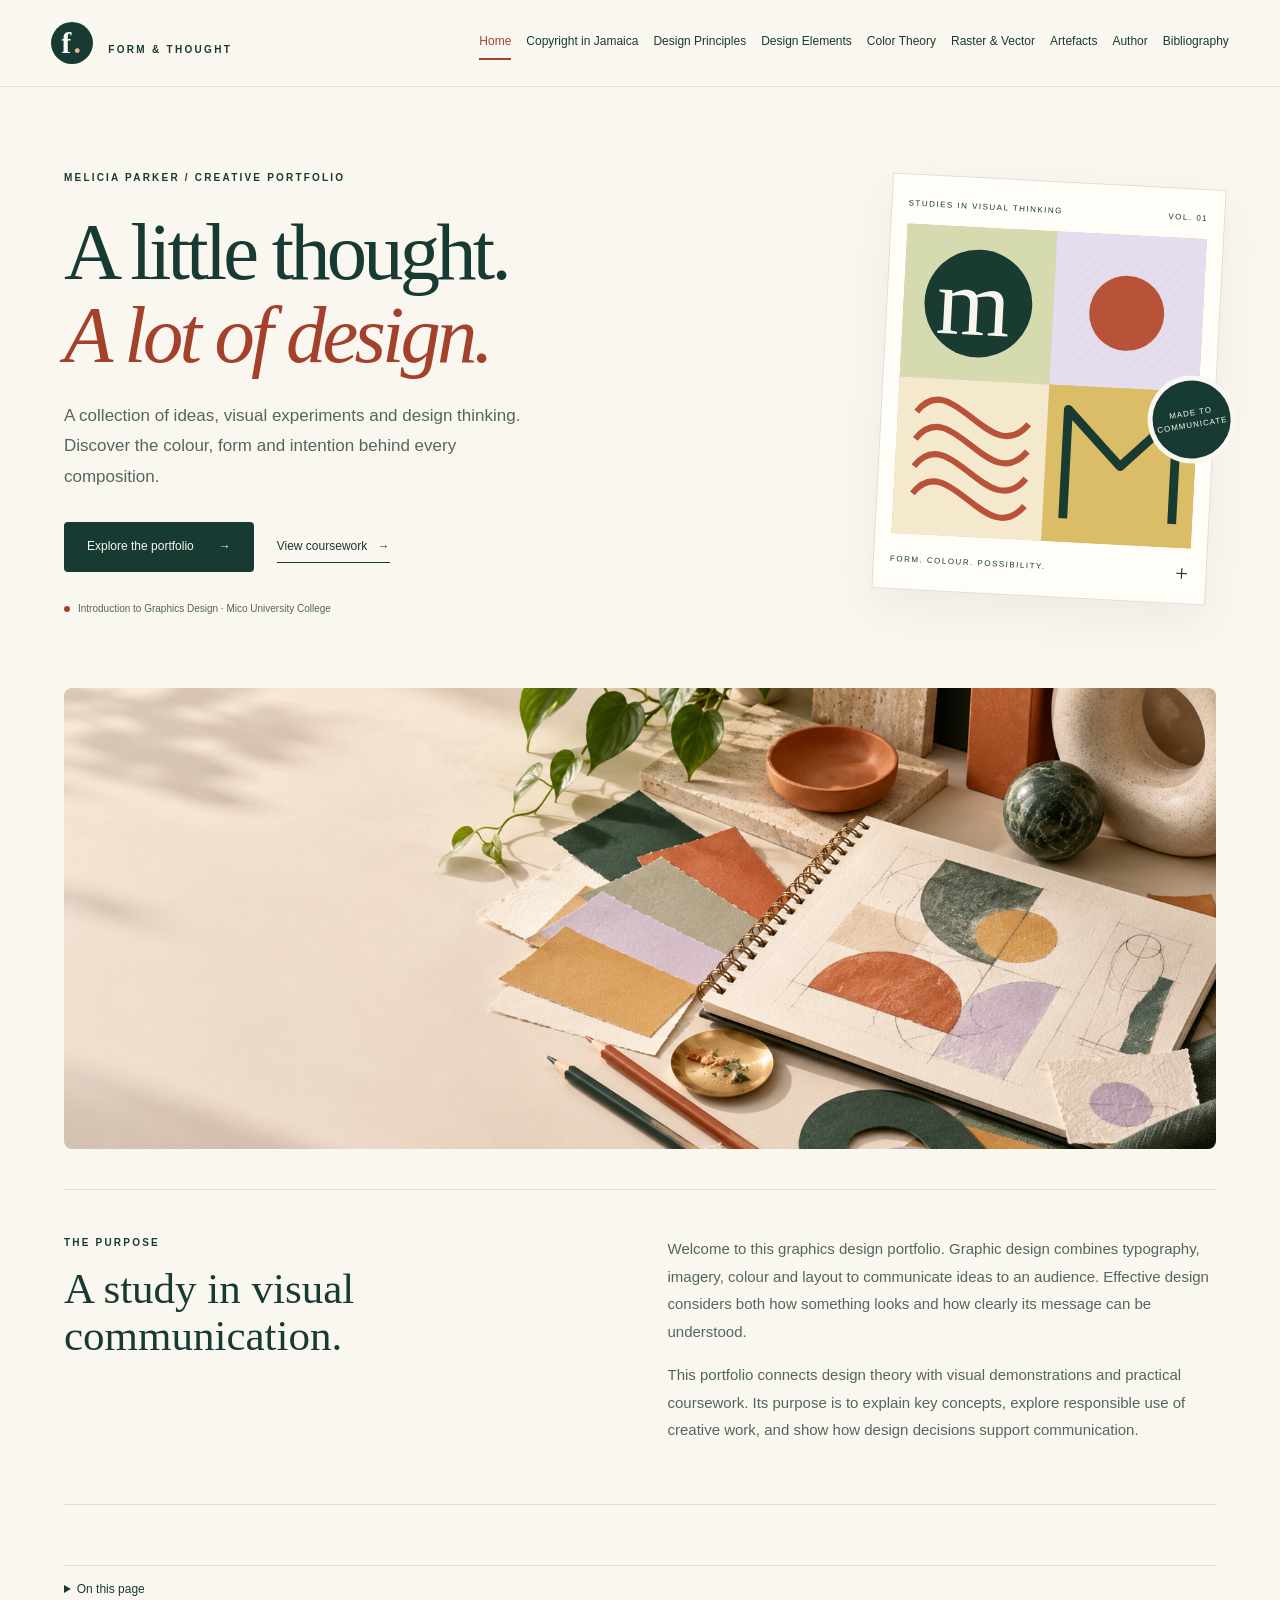
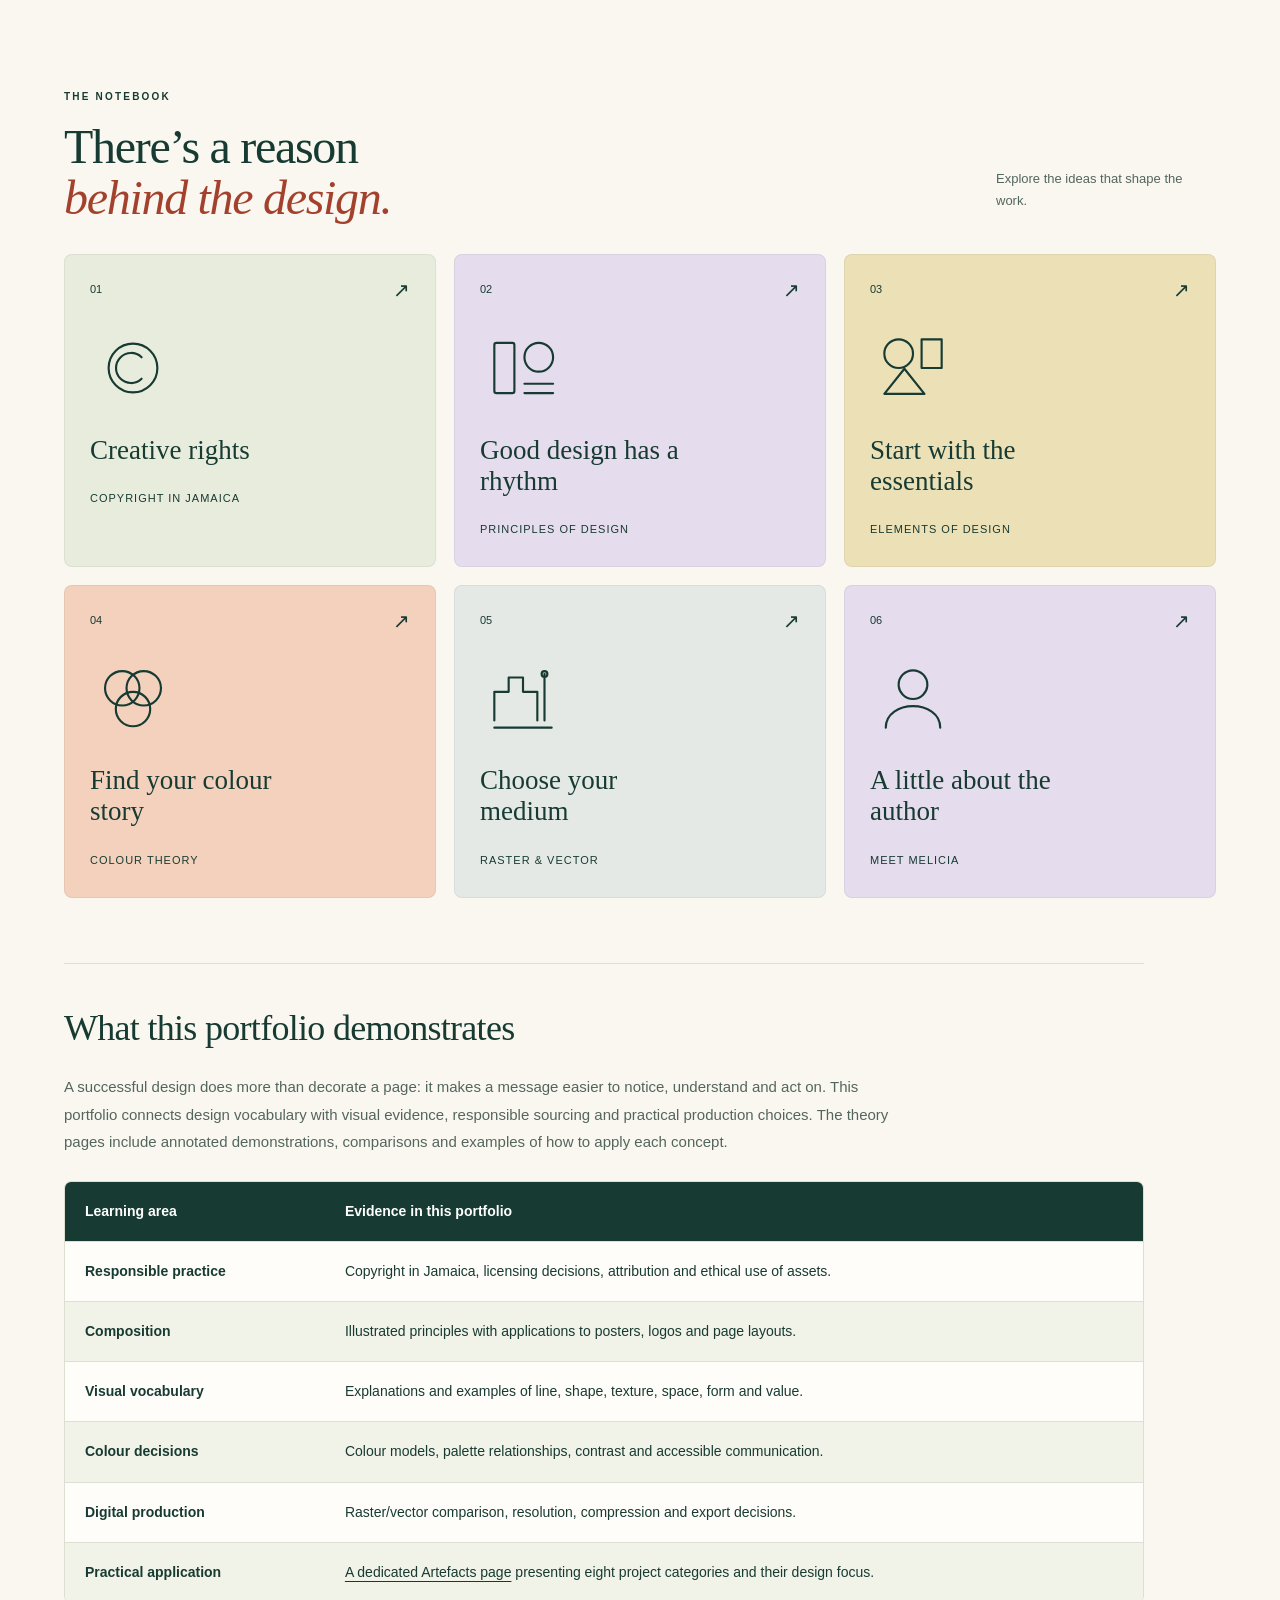
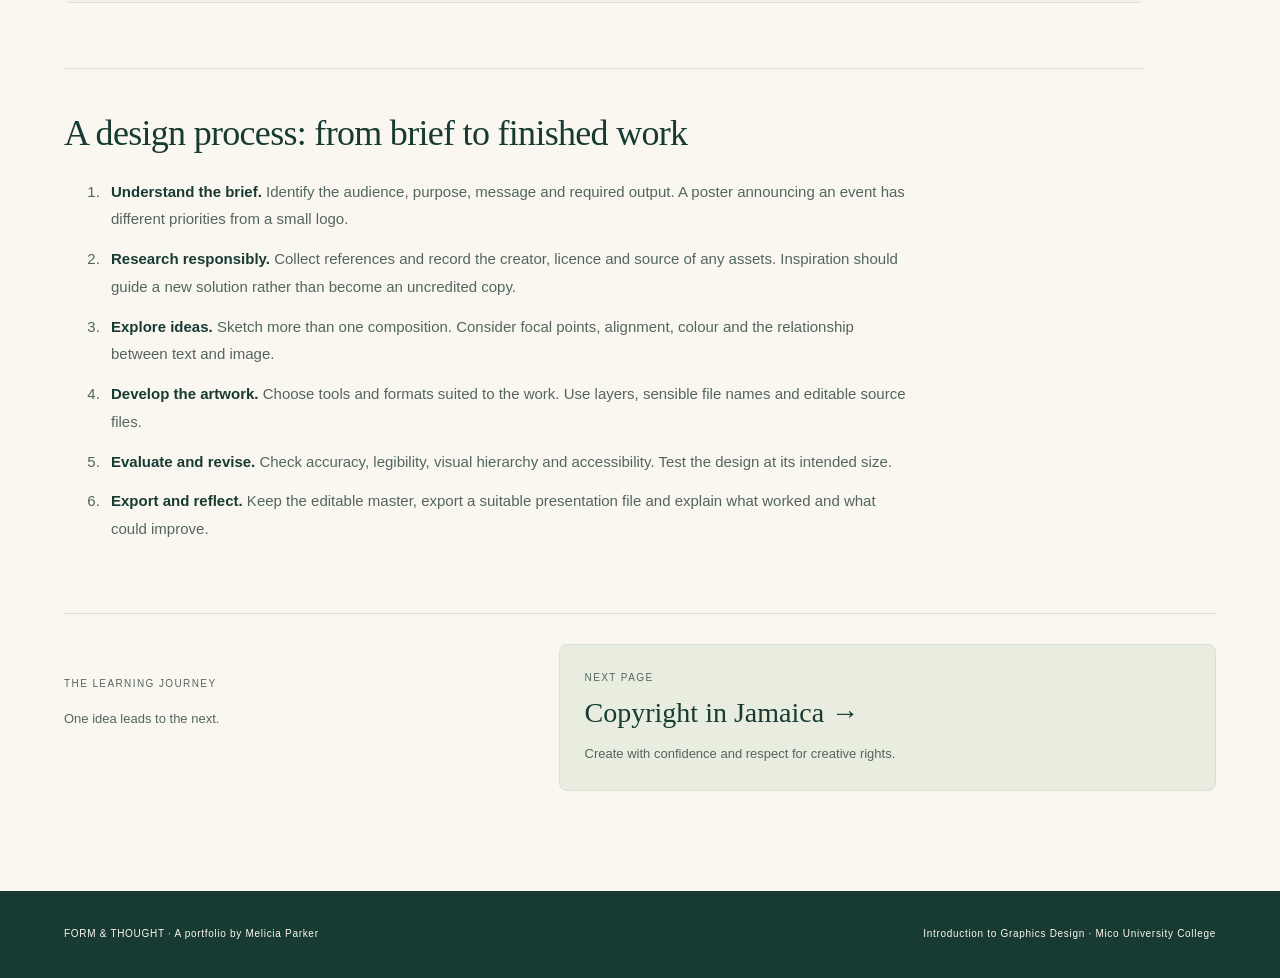
==== portfolio/index.html @ ca78df56 "Add coordinated page banners and smoother portfolio navigation" ====
<!doctype html><html lang="en"><head><meta charset="utf-8"><meta name="viewport" content="width=device-width, initial-scale=1"><meta name="description" content="Graphics design portfolio exploring theory and practical coursework."><title>Home · Form &amp; Thought</title><link rel="stylesheet" href="assets/style.css"><script src="assets/app.js" defer></script></head><body class="page-index"><a class="skip" href="#main">Skip to content</a><header><a class="brand" href="index.html"><span class="brand-mark" aria-hidden="true">f<span>.</span></span> FORM &amp; THOUGHT</a><button class="menu" aria-controls="navigation" aria-expanded="false">Menu</button><nav id="navigation" aria-label="Main navigation"><a href="index.html" aria-current="page">Home</a><a href="copyright.html">Copyright in Jamaica</a><a href="principles.html">Design Principles</a><a href="elements.html">Design Elements</a><a href="color.html">Color Theory</a><a href="raster-vector.html">Raster & Vector</a><a href="artefacts.html">Artefacts</a><a href="author.html">Author</a><a href="bibliography.html">Bibliography</a></nav></header><main id="main"><section class="hero"><div><p class="eyebrow">MELICIA PARKER / CREATIVE PORTFOLIO</p><h1>A little thought.<br><em>A lot of design.</em></h1><p class="lede">A collection of ideas, visual experiments and design thinking. Discover the colour, form and intention behind every composition.</p><div class="hero-actions"><a class="button" href="principles.html">Explore the portfolio <span aria-hidden="true">&#8594;</span></a><a class="text-link" href="artefacts.html">View coursework <span aria-hidden="true">&#8594;</span></a></div><div class="hero-caption"><span class="tiny-dot"></span> Introduction to Graphics Design · Mico University College</div></div><div class="hero-art"><div class="art-topline"><span>STUDIES IN VISUAL THINKING</span><span>VOL. 01</span></div><svg viewBox="0 0 440 455" role="img" aria-label="An original abstract poster combining an M letterform, geometric shapes and a colour palette"><defs><pattern id="paperlines" width="16" height="16" patternUnits="userSpaceOnUse"><path d="M0 16L16 0" stroke="#193b31" stroke-width=".5" opacity=".17"/></pattern></defs><rect width="440" height="455" fill="#f4b094"/><path d="M0 0H220V225H0Z" fill="#d5dbaf"/><circle cx="110" cy="112" r="79" fill="#193b31"/><text x="49" y="158" font-family="Georgia,serif" font-size="139" fill="#f8f5ee">m</text><path d="M220 0H440V225H220Z" fill="#e5dced"/><path d="M248 35h160v160H248Z" fill="url(#paperlines)"/><circle cx="328" cy="115" r="55" fill="#b85339"/><path d="M220 225H440V455H220Z" fill="#dbbd67"/><path d="M250 420V260l80 80 80-80v160" fill="none" stroke="#193b31" stroke-width="13" stroke-linejoin="round"/><path d="M0 225H220V455H0Z" fill="#f4e9cc"/><path d="M28 275c50-70 112 80 165 10M28 315c50-70 112 80 165 10M28 355c50-70 112 80 165 10M28 395c50-70 112 80 165 10" fill="none" stroke="#b85339" stroke-width="9"/></svg><div class="art-bottomline"><span>FORM. COLOUR. POSSIBILITY.</span><span aria-hidden="true">+</span></div><span class="art-seal" aria-hidden="true">MADE TO<br>COMMUNICATE</span></div></section><figure class="home-photo"><img src="assets/banners/home.png" alt="Creative workspace with sketchbook, geometric studies and colour samples." width="1672" height="941" decoding="async"></figure><section class="intro"><div class="intro-title"><p class="eyebrow">THE PURPOSE</p><h2>A study in visual communication.</h2></div><div class="intro-copy"><p>Welcome to this graphics design portfolio. Graphic design combines typography, imagery, colour and layout to communicate ideas to an audience. Effective design considers both how something looks and how clearly its message can be understood.</p><p>This portfolio connects design theory with visual demonstrations and practical coursework. Its purpose is to explain key concepts, explore responsible use of creative work, and show how design decisions support communication.</p></div></section><section class="explore-section"><div class="section-head"><div><p class="eyebrow">THE NOTEBOOK</p><h2>There’s a reason<br><em>behind the design.</em></h2></div><p>Explore the ideas that shape the work.</p></div><div class="explore-grid"><a class="explore-card explore-copyright" href="copyright.html"><div class="explore-card-top"><span>01</span><span aria-hidden="true">&#8599;</span></div><svg viewBox="0 0 120 120" aria-hidden="true" fill="none" stroke="currentColor" stroke-width="3" stroke-linecap="round" stroke-linejoin="round"><circle cx="60" cy="60" r="34"/><path d="M72 45a21 21 0 1 0 0 30"/></svg><h3>Creative rights</h3><span class="explore-label">Copyright in Jamaica</span></a><a class="explore-card explore-principles" href="principles.html"><div class="explore-card-top"><span>02</span><span aria-hidden="true">&#8599;</span></div><svg viewBox="0 0 120 120" aria-hidden="true" fill="none" stroke="currentColor" stroke-width="3" stroke-linecap="round" stroke-linejoin="round"><rect x="20" y="25" width="28" height="70" rx="3"/><circle cx="82" cy="45" r="20"/><path d="M62 82h40M62 95h40"/></svg><h3>Good design has a rhythm</h3><span class="explore-label">Principles of design</span></a><a class="explore-card explore-elements" href="elements.html"><div class="explore-card-top"><span>03</span><span aria-hidden="true">&#8599;</span></div><svg viewBox="0 0 120 120" aria-hidden="true" fill="none" stroke="currentColor" stroke-width="3" stroke-linecap="round" stroke-linejoin="round"><circle cx="40" cy="40" r="20"/><path d="M72 20h28v40H72ZM20 96l28-35 28 35Z"/></svg><h3>Start with the essentials</h3><span class="explore-label">Elements of design</span></a><a class="explore-card explore-color" href="color.html"><div class="explore-card-top"><span>04</span><span aria-hidden="true">&#8599;</span></div><svg viewBox="0 0 120 120" aria-hidden="true" fill="none" stroke="currentColor" stroke-width="3" stroke-linecap="round" stroke-linejoin="round"><circle cx="45" cy="45" r="24"/><circle cx="75" cy="45" r="24"/><circle cx="60" cy="74" r="24"/></svg><h3>Find your colour story</h3><span class="explore-label">Colour theory</span></a><a class="explore-card explore-raster-vector" href="raster-vector.html"><div class="explore-card-top"><span>05</span><span aria-hidden="true">&#8599;</span></div><svg viewBox="0 0 120 120" aria-hidden="true" fill="none" stroke="currentColor" stroke-width="3" stroke-linecap="round" stroke-linejoin="round"><path d="M20 90V50h20V30h20V50h20v40M90 90V25M20 100h80"/><circle cx="90" cy="25" r="4"/></svg><h3>Choose your medium</h3><span class="explore-label">Raster & vector</span></a><a class="explore-card explore-author" href="author.html"><div class="explore-card-top"><span>06</span><span aria-hidden="true">&#8599;</span></div><svg viewBox="0 0 120 120" aria-hidden="true" fill="none" stroke="currentColor" stroke-width="3" stroke-linecap="round" stroke-linejoin="round"><circle cx="60" cy="40" r="20"/><path d="M22 100c0-40 76-40 76 0"/></svg><h3>A little about the author</h3><span class="explore-label">Meet Melicia</span></a></div></section><section class="learning-section"><h2>What this portfolio demonstrates</h2><p>A successful design does more than decorate a page: it makes a message easier to notice, understand and act on. This portfolio connects design vocabulary with visual evidence, responsible sourcing and practical production choices. The theory pages include annotated demonstrations, comparisons and examples of how to apply each concept.</p><div class="table-wrap"><table><thead><tr><th scope="col">Learning area</th><th scope="col">Evidence in this portfolio</th></tr></thead><tbody><tr><td>Responsible practice</td><td>Copyright in Jamaica, licensing decisions, attribution and ethical use of assets.</td></tr><tr><td>Composition</td><td>Illustrated principles with applications to posters, logos and page layouts.</td></tr><tr><td>Visual vocabulary</td><td>Explanations and examples of line, shape, texture, space, form and value.</td></tr><tr><td>Colour decisions</td><td>Colour models, palette relationships, contrast and accessible communication.</td></tr><tr><td>Digital production</td><td>Raster/vector comparison, resolution, compression and export decisions.</td></tr><tr><td>Practical application</td><td><a href="artefacts.html">A dedicated Artefacts page</a> presenting eight project categories and their design focus.</td></tr></tbody></table></div></section><section class="learning-section"><h2>A design process: from brief to finished work</h2><ol class="process"><li><strong>Understand the brief.</strong> Identify the audience, purpose, message and required output. A poster announcing an event has different priorities from a small logo.</li><li><strong>Research responsibly.</strong> Collect references and record the creator, licence and source of any assets. Inspiration should guide a new solution rather than become an uncredited copy.</li><li><strong>Explore ideas.</strong> Sketch more than one composition. Consider focal points, alignment, colour and the relationship between text and image.</li><li><strong>Develop the artwork.</strong> Choose tools and formats suited to the work. Use layers, sensible file names and editable source files.</li><li><strong>Evaluate and revise.</strong> Check accuracy, legibility, visual hierarchy and accessibility. Test the design at its intended size.</li><li><strong>Export and reflect.</strong> Keep the editable master, export a suitable presentation file and explain what worked and what could improve.</li></ol></section><nav class="page-journey" aria-label="Page navigation"><div class="journey-intro"><span>THE LEARNING JOURNEY</span><p>One idea leads to the next.</p></div><a class="journey-next" href="copyright.html"><span>Next page</span><strong>Copyright in Jamaica &rarr;</strong><p>Create with confidence and respect for creative rights.</p></a></nav></main><footer><span>FORM &amp; THOUGHT · A portfolio by Melicia Parker</span><span>Introduction to Graphics Design · Mico University College</span></footer></body></html>
---- portfolio/assets/style.css ----
:root{--paper:#f8f5ee;--ink:#193b31;--muted:#59675f;--rust:#a6442c;--line:#d8dbce}*{box-sizing:border-box}body{margin:0;background:var(--paper);color:var(--ink);font-family:Arial,Helvetica,sans-serif;line-height:1.65}a{color:inherit;text-underline-offset:4px}a:focus-visible,button:focus-visible{outline:3px solid var(--rust);outline-offset:5px}.skip{position:absolute;left:12px;top:-90px;background:white;padding:12px;z-index:10}.skip:focus{top:8px}header{padding:26px 4vw;border-bottom:1px solid var(--line);display:flex;align-items:center;justify-content:space-between;gap:30px}.brand{font-size:11px;font-weight:bold;letter-spacing:2px;text-decoration:none;white-space:nowrap}.brand-mark{display:inline-flex;background:var(--ink);color:var(--paper);font:bold 28px Georgia;width:38px;height:38px;align-items:center;justify-content:center;margin-right:10px}nav{display:flex;gap:17px;flex-wrap:wrap}nav a{font-size:11px;text-decoration:none;padding:6px 0}nav a[aria-current]{color:var(--rust);border-bottom:2px solid var(--rust)}.menu{display:none}main{max-width:1220px;margin:auto;padding:65px 5vw 100px}h1,h2,h3{font-family:Georgia,'Times New Roman',serif;font-weight:normal;line-height:1.08}h1{font-size:clamp(54px,7vw,96px);letter-spacing:-3px;margin:22px 0 30px}h1 em{font-weight:normal;color:var(--rust)}h2{font-size:39px;margin:15px 0 25px}h3{font-size:27px;margin:22px 0 12px}.eyebrow{letter-spacing:2.5px;font-size:10px;font-weight:bold}.lede{font-size:18px;color:var(--muted);max-width:670px}.hero{display:grid;grid-template-columns:1.1fr 1fr;gap:70px;align-items:center}.hero-art{background:#e8e6d8;padding:35px;transform:rotate(-3deg)}.hero-art svg{width:100%;height:auto}.hero-art p{font-size:9px;letter-spacing:3px}.button{display:inline-flex;gap:45px;background:var(--ink);color:var(--paper);padding:14px 24px;text-decoration:none;font-size:12px;margin-top:20px}.intro{max-width:800px;margin:75px 0}.intro p{color:var(--muted)}.section-head{display:flex;justify-content:space-between;align-items:end;margin-top:80px}.section-head>p,.caption{font-size:12px;color:var(--muted)}.artifact-grid,.grid{display:grid;grid-template-columns:repeat(2,minmax(0,1fr));gap:25px;margin-top:35px}.artifact{border-top:1px solid var(--line);padding:22px 0 28px}.number{font-size:11px;color:var(--rust)}.status{font-size:10px;letter-spacing:1px;text-transform:uppercase;color:var(--rust)}.artifact p{max-width:390px;font-size:14px}.card{background:#fffdf8;border:1px solid var(--line);padding:23px}.card svg,.card canvas{width:100%;height:210px;object-fit:contain;background:#f2eee5}.card p{font-size:15px;color:var(--muted)}.notice{background:#eee9dc;border-left:3px solid var(--rust);padding:18px 22px;font-size:13px}.split{display:grid;grid-template-columns:1fr 1fr;gap:60px;align-items:center;margin:65px 0}.wheel{width:280px;max-width:100%;aspect-ratio:1;border-radius:50%;background:conic-gradient(#cf4540 0deg 30deg,#d65c38 30deg 60deg,#de8139 60deg 90deg,#e3ad3c 90deg 120deg,#d9cc3a 120deg 150deg,#90ac43 150deg 180deg,#3e9855 180deg 210deg,#3d9995 210deg 240deg,#3c65a4 240deg 270deg,#644c9d 270deg 300deg,#90449e 300deg 330deg,#b4437b 330deg 360deg);margin:auto}.swatch{height:100px}.table-wrap{overflow-x:auto;margin:45px 0}table{width:100%;border-collapse:collapse;text-align:left}caption{text-align:left;font-family:Georgia;font-size:25px;margin-bottom:20px}td,th{padding:17px;border-bottom:1px solid var(--line);font-size:14px}thead{background:var(--ink);color:white}dl{display:grid;grid-template-columns:180px 1fr;gap:20px}dt{font-weight:bold}dd{margin:0}footer{border-top:1px solid var(--line);padding:30px 5vw;display:flex;justify-content:space-between;gap:20px;font-size:10px;letter-spacing:1px}#raster{image-rendering:pixelated}@media(max-width:1000px){header{flex-wrap:wrap}nav{width:100%}}@media(max-width:650px){header{padding:18px 6vw}.menu{display:block;background:none;border:1px solid var(--ink);padding:8px 15px;color:var(--ink)}nav{display:none;flex-direction:column;gap:8px}nav.open{display:flex}nav a{font-size:14px}main{padding-top:40px}h1{letter-spacing:-2px}.hero,.split{grid-template-columns:1fr;gap:40px}.hero-art{max-width:400px}.grid,.artifact-grid{grid-template-columns:1fr}.section-head{display:block}h2{font-size:32px}dl{grid-template-columns:1fr;gap:8px}dd{margin-bottom:20px}footer{flex-direction:column}.intro{margin:50px 0}}@media(prefers-reduced-motion:reduce){*{scroll-behavior:auto!important}}

.learning-section{margin:70px 0;max-width:1080px}.learning-section>p,.learning-section>ul,.learning-section>ol{max-width:850px}.learning-section p,.learning-section li{color:var(--muted)}.learning-section li{margin-bottom:12px}.learning-section .table-wrap{margin:28px 0}.learning-section td{vertical-align:top;min-width:130px}.learning-diagram{display:block;width:100%;max-width:850px;height:auto;margin:25px 0}.learning-section h2{font-size:34px}details{border:1px solid var(--line);background:#fffdf8;margin:25px 0;padding:18px}summary{cursor:pointer;font-weight:bold}.detail-body{padding:10px 10px 0}select{display:block;font:inherit;padding:12px;margin:12px 0 22px;background:#fffdf8;color:var(--ink);border:1px solid var(--ink);max-width:100%}.palette-preview{display:flex;min-height:130px;max-width:700px}.palette-chip{flex:1;display:flex;align-items:end;padding:12px;color:white;font-size:12px}.palette-chip span{background:#193b31;padding:4px 7px}.page-outline{border-block:1px solid var(--line);padding:18px 0;margin:28px 0}.page-outline summary{font-size:13px}.page-outline ul{columns:2;padding-left:20px}.page-outline li{margin:7px 0;font-size:13px}.process li{padding-left:7px}.source-note{font-size:13px}h2[id]{scroll-margin-top:25px}@media(max-width:650px){.page-outline ul{columns:1}.learning-section{margin:50px 0}.learning-section h2{font-size:29px}.palette-chip{padding:7px}.palette-chip span{font-size:10px;padding:3px}.learning-section td{font-size:13px}}
.motion-stage{max-width:650px;height:100px;padding:22px;background:#eee9dc;overflow:hidden}.motion-dot{height:56px;width:56px;border-radius:50%;background:var(--rust);animation:travel 3s ease-in-out infinite alternate;animation-play-state:paused}.motion-stage.running .motion-dot{animation-play-state:running}#motion-toggle{font:inherit;background:var(--ink);color:white;border:0;padding:12px 20px;margin-top:15px;cursor:pointer}@keyframes travel{from{transform:translateX(0)}to{transform:translateX(280px)}}@media(max-width:420px){@keyframes travel{from{transform:translateX(0)}to{transform:translateX(180px)}}}@media(prefers-reduced-motion:reduce){.motion-dot{animation:none}.motion-stage.running .motion-dot{outline:4px solid var(--ink)}}

/* Portfolio visual system: an editorial notebook with a warm creative palette. */
:root{--paper:#faf7f0;--ink:#173b32;--muted:#53665d;--rust:#a3412d;--line:#dce0d3;--sage:#d5dbaf;--peach:#f4b094;--lilac:#e5dced;--gold:#dbbd67}
body{font-size:16px;background-image:radial-gradient(#193b3108 .65px,transparent .65px);background-size:8px 8px}
header{background:var(--paper);padding:22px 4vw;gap:24px}
.brand{letter-spacing:2.3px;font-size:10px}
.brand-mark{border-radius:50%;width:42px;height:42px;font-size:30px}
.brand-mark>span{color:var(--peach)}
nav{gap:15px}nav a{font-size:12px;border-bottom:2px solid transparent;transition:color .18s,border-color .18s}
nav a:hover{color:var(--rust);border-color:var(--peach)}
main{max-width:1320px;padding:68px 5vw 100px}
h1{font-size:clamp(56px,6.7vw,94px);line-height:1.03;letter-spacing:-4px}
h2 em{color:var(--rust);font-weight:normal}
.hero{grid-template-columns:1.15fr 1fr;gap:70px;padding:5px 0 55px;align-items:center}
.hero h1{font-size:clamp(50px,6.3vw,87px);margin:23px 0 25px;letter-spacing:-3.8px}
.hero .lede{max-width:475px;font-size:17px;line-height:1.8}
.eyebrow{font-size:10px;letter-spacing:2.2px;color:var(--ink)}
.hero-actions{display:flex;gap:23px;align-items:center;flex-wrap:wrap;margin-top:30px}
.button{padding:15px 23px;margin:0;gap:25px;font-size:12px;border-radius:4px;transition:transform .18s,background .18s}
.button:hover{background:#2c5346;transform:translateY(-2px)}
.text-link{font-size:12px;text-decoration:none;border-bottom:1px solid var(--ink);padding:5px 0}
.text-link span{padding-left:7px}
.hero-caption{font-size:10px;line-height:1.8;color:var(--muted);margin-top:28px;display:flex;align-items:center;gap:8px}
.tiny-dot{width:6px;height:6px;background:var(--rust);display:inline-block;border-radius:50%;flex-shrink:0}
.hero-art{position:relative;padding:16px;background:#fffdf8;transform:rotate(3deg);border:1px solid #e0decf;box-shadow:0 18px 45px #193b3110;max-width:470px;justify-self:end}
.hero-art>svg{display:block;width:100%;height:auto}
.art-topline,.art-bottomline{display:flex;align-items:center;justify-content:space-between;font-size:8px;letter-spacing:1.5px;padding:6px 0 14px}
.art-bottomline{padding:14px 0 2px}
.art-bottomline>span:last-child{font-size:23px;line-height:1}
.art-seal{position:absolute;right:-22px;top:45%;height:88px;width:88px;border-radius:50%;background:var(--ink);color:var(--paper);border:5px solid var(--paper);display:flex;align-items:center;justify-content:center;text-align:center;font-size:8px;letter-spacing:1px;line-height:1.5;transform:rotate(-12deg)}
.page-index>main>.intro{border-block:1px solid var(--line);padding:45px 0;margin:35px 0 60px;display:grid;grid-template-columns:1fr 1fr;column-gap:55px;max-width:none}
.page-index>main>.intro>.eyebrow{grid-column:1}
.page-index>main>.intro>h2{grid-column:1;grid-row:2 / span 2;font-size:43px;max-width:380px;margin-top:0}
.page-index>main>.intro>p:not(.eyebrow){grid-column:2;margin-top:0;font-size:15px;line-height:1.85}
.section-head{margin-top:65px;margin-bottom:30px;gap:20px}
.section-head h2{font-size:48px;margin-bottom:0;letter-spacing:-1.3px}
.section-head>p{max-width:220px;font-size:13px}
.explore-grid{display:grid;grid-template-columns:repeat(3,minmax(0,1fr));gap:18px}
.explore-card{display:block;padding:25px;text-decoration:none;border-radius:8px;border:1px solid #193b3110;background:#e8ecdc;transition:transform .2s,box-shadow .2s}
.explore-card:hover{transform:translateY(-5px);box-shadow:0 12px 24px #193b3110}
.explore-card-top{display:flex;justify-content:space-between;font-size:11px}.explore-card-top>span:last-child{font-size:20px;line-height:1}
.explore-card>svg{width:86px;height:86px;margin:25px 0 5px}
.explore-card h3{font-size:27px;line-height:1.15;max-width:215px;margin:10px 0 18px}
.explore-label{font-size:11px;text-transform:uppercase;letter-spacing:1px}
.explore-principles,.explore-author{background:var(--lilac)}
.explore-color{background:#f3d1bc}.explore-elements{background:#ece0b7}.explore-raster-vector{background:#e4e9e6}
.collection-note{font-size:14px;color:var(--muted);max-width:720px;margin-bottom:30px}
.artifact-grid{grid-template-columns:repeat(2,minmax(0,1fr));gap:28px}
.artifact{position:relative;padding:0 0 20px;border:0;border-radius:8px;background:#fffdf9;overflow:hidden;box-shadow:0 0 0 1px #193b3110}
.artifact-cover{height:210px;display:flex;align-items:center;justify-content:center;position:relative;background:#e4e9dc}
.artifact-cover>svg{width:120px;height:120px;opacity:.75}
.cover-2,.cover-6{background:var(--lilac)}.cover-3,.cover-7{background:#f3d4bd}.cover-4,.cover-8{background:#ece0b7}
.preview-label{position:absolute;bottom:12px;right:14px;left:14px;font-size:8px;text-transform:uppercase;letter-spacing:1.3px;text-align:center;opacity:.8}
.artifact>.number{position:absolute;right:18px;top:16px;color:var(--ink);font-size:11px}
.artifact>h3,.artifact>p{margin-left:24px;margin-right:24px}
.artifact>h3{font-size:28px;margin-top:22px;margin-bottom:10px}.artifact>p{font-size:13px}.artifact>.status{font-size:9px;letter-spacing:1px}
.page-heading{display:grid;grid-template-columns:minmax(0,1.5fr) minmax(200px,.65fr);gap:50px;align-items:center;border-bottom:1px solid var(--line);padding:5px 0 45px;margin-bottom:40px}
.page-heading h1{margin-bottom:22px}.page-heading .lede{font-size:17px;max-width:640px}
.page-motif{min-height:255px;align-self:center;display:flex;flex-direction:column;align-items:center;justify-content:space-between;padding:23px;background:var(--lilac);border-radius:100px 100px 8px 8px;transform:rotate(3deg);max-width:260px;width:100%;justify-self:end}
.page-motif>svg{width:145px;height:145px}.motif-label{font-size:9px;letter-spacing:1.3px;text-transform:uppercase}.motif-index{font-size:9px;letter-spacing:3px}
.page-copyright .page-motif,.page-elements .page-motif{background:var(--sage)}
.page-color .page-motif,.page-author .page-motif{background:#f3cfb6}
.page-raster-vector .page-motif{background:#e6d8a3}
.grid{gap:25px}.card{border:1px solid #193b3114;border-radius:9px;padding:21px;box-shadow:0 6px 20px #193b3104}
.card>svg,.card>canvas{border-radius:5px;height:225px}.card:nth-child(3n+2)>svg>rect:first-child{fill:#eee8f4}.card:nth-child(3n)>svg>rect:first-child{fill:#e9eddf}
.card h3{font-size:30px}.card p{line-height:1.85;font-size:15px}
.learning-section{margin:65px 0;padding-top:30px;border-top:1px solid var(--line)}
.learning-section h2{font-size:36px;max-width:800px;letter-spacing:-.7px}.learning-section p,.learning-section li{line-height:1.85;font-size:15px}
.learning-section>p{max-width:850px}.learning-section strong{color:var(--ink)}
.table-wrap{border:1px solid var(--line);border-radius:7px;background:#fffdf9}
.learning-section .table-wrap{margin:25px 0}thead{background:var(--ink)}td,th{padding:18px 20px;font-size:14px}tbody tr:last-child td,tbody tr:last-child th{border-bottom:0}tbody tr:nth-child(even){background:#f1f2e8}tbody td:first-child{font-weight:600;color:var(--ink)}
.page-outline{background:transparent;padding:14px 0;border:0;border-top:1px solid var(--line);margin:23px 0 0}.page-outline summary{font-size:12px;font-weight:normal}.page-outline li{font-size:12px}
.notice{border-radius:0 7px 7px 0;background:#f0ebdc;font-size:13px}
.learning-diagram{border-radius:7px}.wheel{box-shadow:0 0 0 15px var(--paper),0 0 0 16px var(--line);margin:20px auto 35px}
.swatch{border-radius:5px}.palette-preview{border-radius:8px;overflow:hidden}select{border-radius:5px}
details:not(.page-outline){border-radius:7px;padding:20px;background:#fffdf9}.motion-stage{border-radius:8px;background:#ebe9d7}
#motion-toggle{border-radius:5px;font-size:13px}
.page-author dl{padding:30px;background:#e9eddf;border-radius:9px;grid-template-columns:180px 1fr;font-size:14px}
.references li{padding:8px 0 18px}.checklist li::marker{color:var(--rust)}
footer{background:var(--ink);color:var(--paper);border:0;font-size:10px;padding:35px 5vw;letter-spacing:.7px}
@media(min-width:1500px){main{padding-inline:65px}}
@media(max-width:1100px){nav{gap:12px}nav a{font-size:11px}.hero{gap:35px}.hero h1{font-size:65px}.page-heading{gap:30px}.page-motif{max-width:230px}}
@media(max-width:800px){.explore-grid{grid-template-columns:repeat(2,minmax(0,1fr))}.hero h1{font-size:55px}.hero{gap:25px}.hero-art{padding:12px}.art-seal{width:70px;height:70px;right:-15px;font-size:7px}.hero-actions{gap:16px}.hero .lede{font-size:15px}.hero-caption{font-size:9px}.page-motif{min-height:220px;max-width:200px}.page-motif>svg{width:120px;height:120px}.page-heading h1{font-size:65px}.page-index>main>.intro{gap:20px}.page-index>main>.intro>h2{font-size:34px}}
@media(max-width:650px){body{font-size:15px}header{padding:17px 6vw}.brand{font-size:9px;letter-spacing:1.5px}.brand-mark{width:36px;height:36px;font-size:27px}.menu{border-radius:5px;font-size:12px;padding:8px 14px}nav{gap:5px}nav a{font-size:14px;padding:8px 0}main{padding:35px 6vw 60px}.hero{grid-template-columns:1fr;gap:42px;padding-bottom:20px}.hero h1{font-size:clamp(45px,11vw,67px);letter-spacing:-2.5px;margin-top:20px}.hero .lede{font-size:16px}.hero-art{width:calc(100% - 25px);max-width:380px;justify-self:center;transform:rotate(2deg);padding:12px}.hero-actions{margin-top:22px;gap:20px}.hero-caption{font-size:10px;margin-top:22px}.art-seal{width:78px;height:78px;right:-18px;font-size:7px}.page-index>main>.intro{display:block;padding:30px 0;margin:35px 0}.page-index>main>.intro>h2{font-size:34px;max-width:none}.page-index>main>.intro>p:not(.eyebrow){font-size:14px;margin-top:20px}.section-head{margin-top:45px}.section-head h2{font-size:37px}.section-head>p{max-width:none}.explore-grid{gap:12px}.explore-card{padding:17px;border-radius:6px}.explore-card>svg{height:65px;width:65px;margin:20px 0 5px}.explore-card h3{font-size:22px}.explore-label{font-size:9px;letter-spacing:.6px}.artifact-grid{grid-template-columns:1fr;gap:23px}.artifact-cover{height:200px}.artifact>h3{font-size:27px}.page-heading{grid-template-columns:1fr;gap:25px;padding-bottom:30px;margin-bottom:30px}.page-heading h1{font-size:57px;letter-spacing:-2.5px}.page-motif{min-height:150px;max-width:none;justify-self:stretch;border-radius:8px;transform:none;display:grid;grid-template-columns:1fr 100px;position:relative;padding:20px}.page-motif>svg{grid-column:2;grid-row:1 / span 2;width:100px;height:100px}.motif-label{font-size:10px;max-width:150px}.motif-index{align-self:end}.grid{gap:20px}.card>svg,.card>canvas{height:190px}.card h3{font-size:28px}.learning-section{margin:45px 0;padding-top:25px}.learning-section h2{font-size:29px}.learning-section p,.learning-section li{font-size:14px}.table-wrap{margin:25px 0}td,th{padding:13px 15px}.page-author dl{grid-template-columns:1fr;padding:23px}.page-author dd{margin-bottom:13px}.page-outline{margin-top:20px}.page-outline li{font-size:13px}footer{padding:28px 6vw;font-size:9px}}
@media(prefers-reduced-motion:reduce){.button,.explore-card,nav a{transition:none}.button:hover,.explore-card:hover{transform:none}}

.page-index>main>.intro>.intro-title h2{font-size:43px;max-width:390px;margin:15px 0 0}.page-index>main>.intro>.intro-copy p{font-size:15px;line-height:1.85;margin-top:0}.intro-title>.eyebrow{color:var(--ink);margin-top:0}.page-index>main>.page-outline{margin:0 0 30px}.art-bottomline>span:last-child{font-family:Georgia,serif;color:var(--ink)}@media(max-width:650px){.page-index>main>.intro>.intro-title h2{font-size:34px;max-width:none}.page-index>main>.intro>.intro-copy{margin-top:25px}.page-index>main>.intro>.intro-copy p{font-size:14px}}

.page-artefacts .page-motif{background:var(--sage)}
.references a{overflow-wrap:anywhere}

/* Native cross-document transitions progressively enhance supported browsers. */
@view-transition{navigation:auto}
::view-transition-old(root){animation:page-fade-out .14s ease both}
::view-transition-new(root){animation:page-fade-in .22s ease both}
@keyframes page-fade-out{to{opacity:0}}
@keyframes page-fade-in{from{opacity:0}to{opacity:1}}
.page-journey{display:grid;grid-template-columns:1fr 1.4fr;gap:25px;align-items:stretch;margin-top:70px;padding-top:30px;border-top:1px solid var(--line);width:100%}
.page-journey>a{display:flex;flex-direction:column;justify-content:center;padding:25px;border:1px solid var(--line);border-radius:8px;text-decoration:none;transition:background .18s,border-color .18s}
.page-journey>a:hover{background:#edf0e4;border-color:var(--ink)}
.page-journey span{font-size:10px;letter-spacing:1.4px;text-transform:uppercase;color:var(--muted)}
.page-journey strong{font:normal 28px Georgia,serif;line-height:1.2;margin-top:10px}
.page-journey p{font-size:13px;line-height:1.7;margin:13px 0 0;color:var(--muted)}
.page-journey .journey-next{background:#e9eddf}
.journey-intro{padding:25px 0}
.page-banner{width:100%;height:auto;aspect-ratio:16/9;object-fit:cover;border-radius:8px;display:block;margin:0 0 35px}
@media(max-width:650px){.page-journey{grid-template-columns:1fr;gap:15px;margin-top:45px}.page-journey strong{font-size:25px}.journey-intro{padding:0 0 5px}.page-journey>a{padding:22px}}
@media(prefers-reduced-motion:reduce){@view-transition{navigation:none}::view-transition-old(root),::view-transition-new(root){animation:none}.page-journey>a{transition:none}}
.page-photo{margin:0;width:100%;max-width:390px;justify-self:end}.page-photo img{display:block;width:100%;height:300px;object-fit:cover;object-position:75% center;border-radius:100px 100px 8px 8px}.home-photo{margin:15px 0 40px}.home-photo img{display:block;width:100%;height:auto;aspect-ratio:2.5/1;object-fit:cover;object-position:center 55%;border-radius:8px}@media(max-width:800px){.page-photo img{height:260px}}@media(max-width:650px){.page-photo{max-width:none;justify-self:stretch}.page-photo img{height:auto;aspect-ratio:16/9;border-radius:8px;object-position:center}.home-photo{margin:30px 0}.home-photo img{aspect-ratio:16/9}}
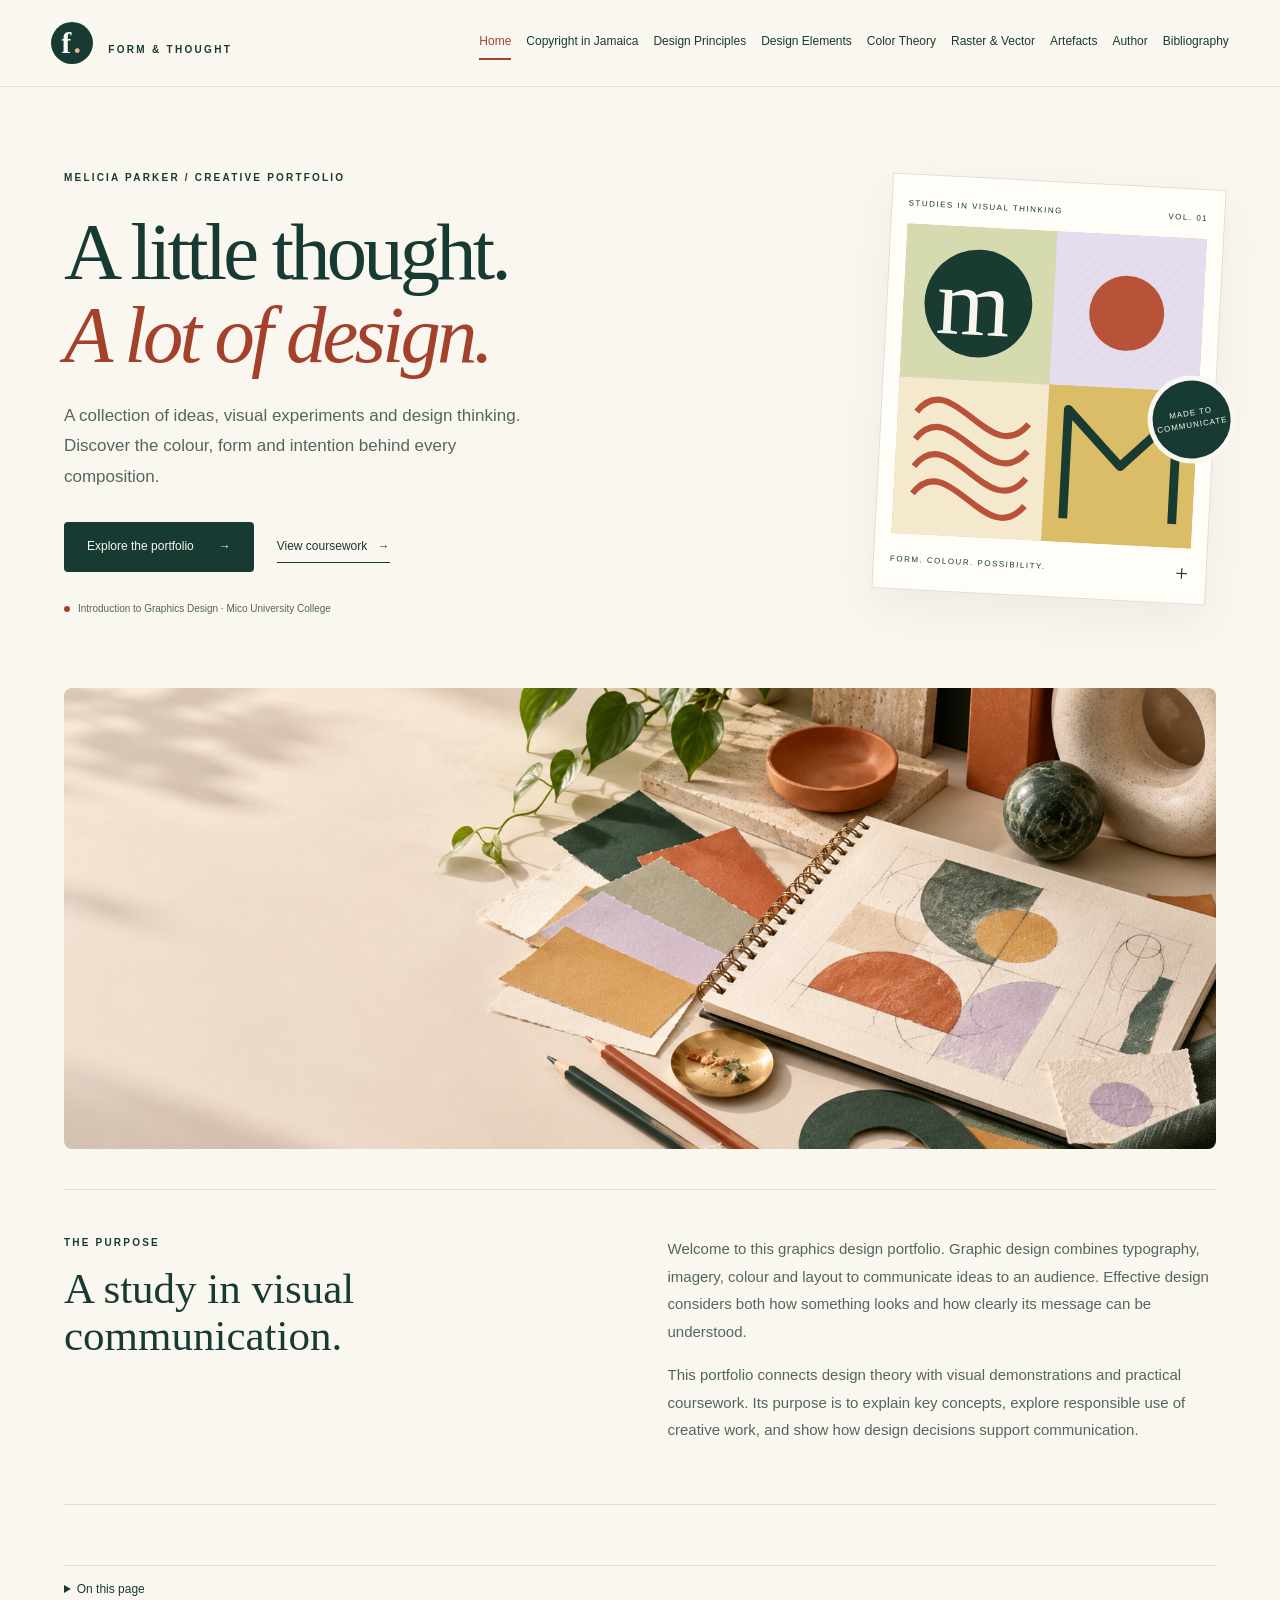
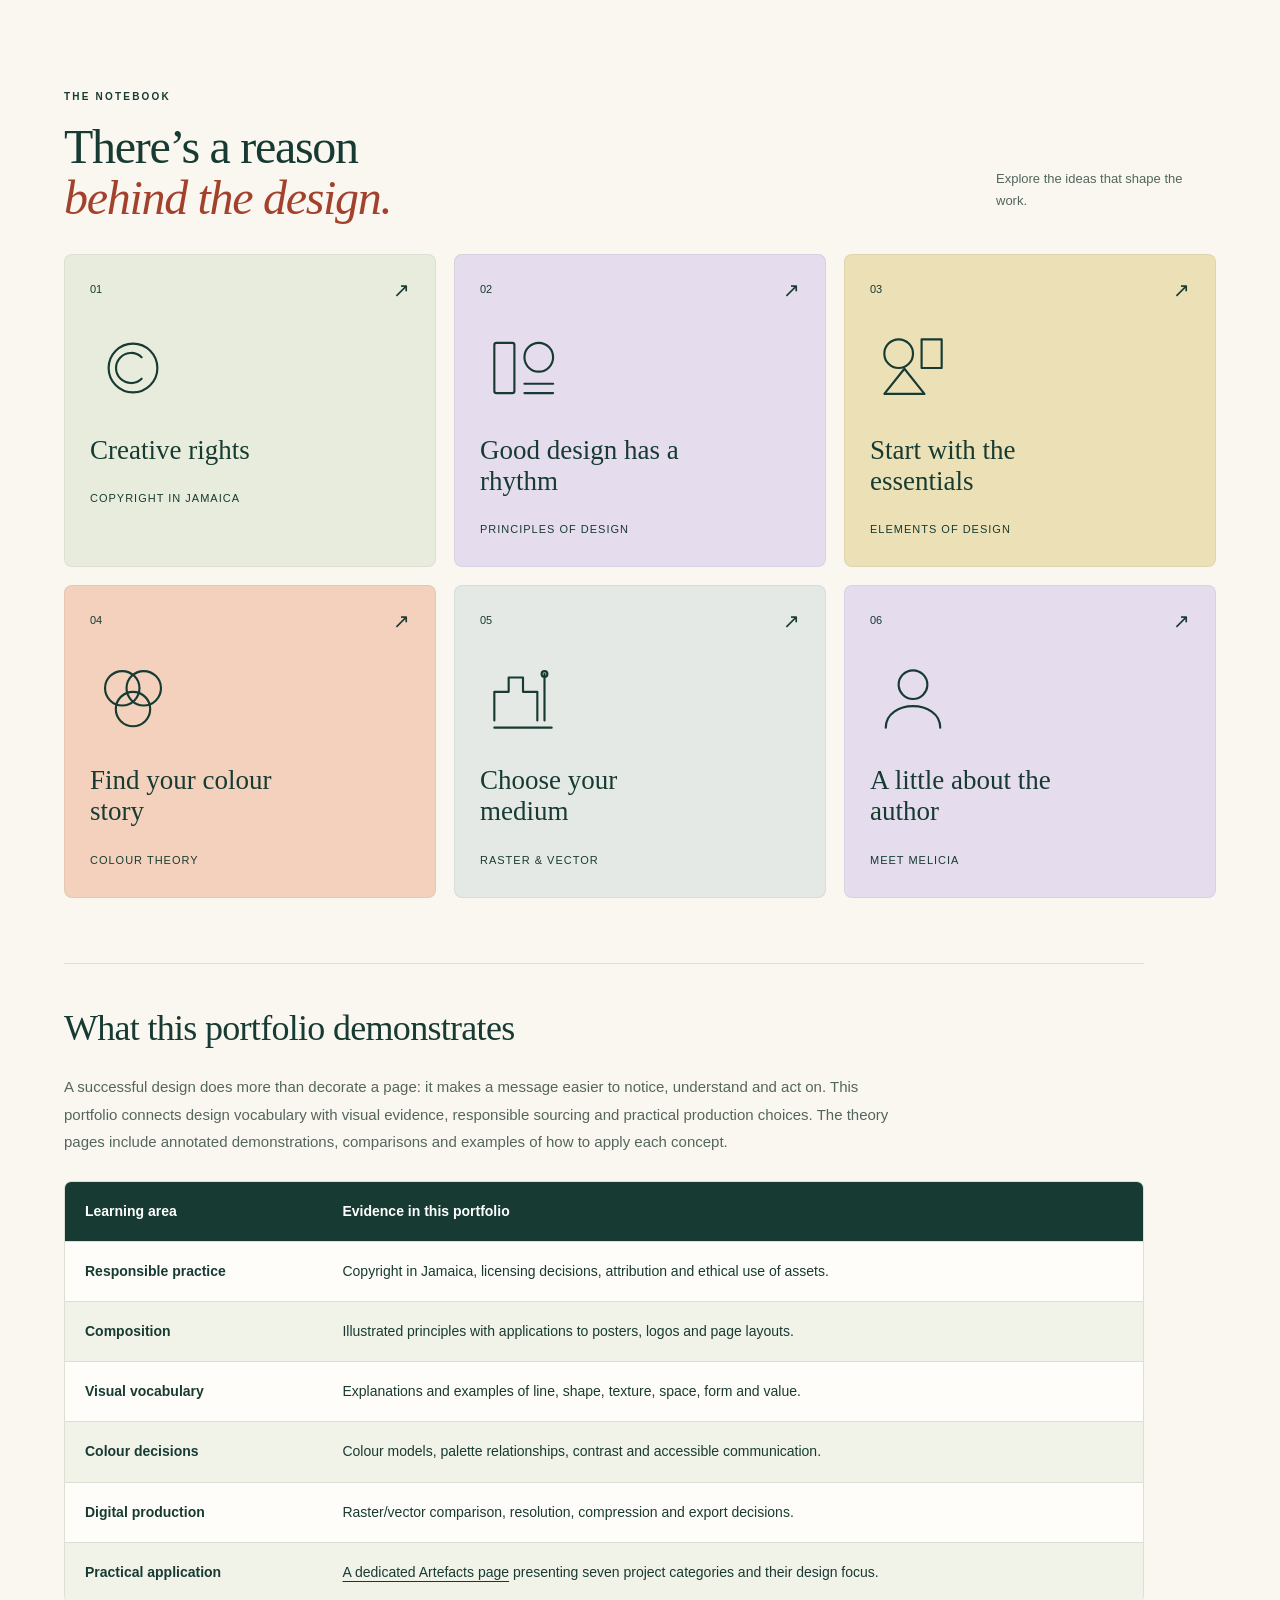
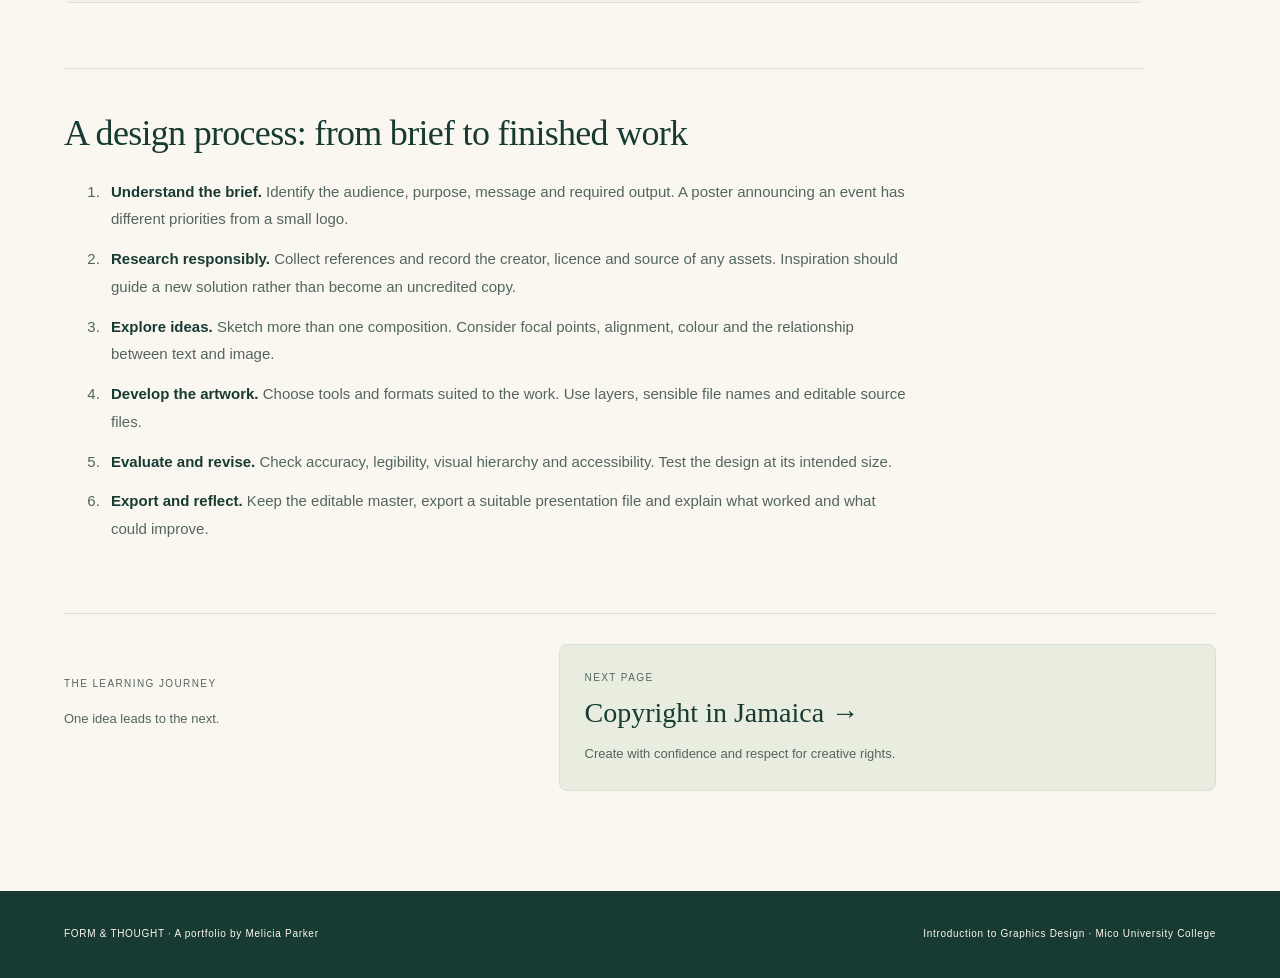
==== commit a114999b: "Add Paint house artefact and revise collection to seven projects" ====
--- a/portfolio/index.html
+++ b/portfolio/index.html
@@ -1 +1 @@
-<!doctype html><html lang="en"><head><meta charset="utf-8"><meta name="viewport" content="width=device-width, initial-scale=1"><meta name="description" content="Graphics design portfolio exploring theory and practical coursework."><title>Home · Form &amp; Thought</title><link rel="stylesheet" href="assets/style.css"><script src="assets/app.js" defer></script></head><body class="page-index"><a class="skip" href="#main">Skip to content</a><header><a class="brand" href="index.html"><span class="brand-mark" aria-hidden="true">f<span>.</span></span> FORM &amp; THOUGHT</a><button class="menu" aria-controls="navigation" aria-expanded="false">Menu</button><nav id="navigation" aria-label="Main navigation"><a href="index.html" aria-current="page">Home</a><a href="copyright.html">Copyright in Jamaica</a><a href="principles.html">Design Principles</a><a href="elements.html">Design Elements</a><a href="color.html">Color Theory</a><a href="raster-vector.html">Raster & Vector</a><a href="artefacts.html">Artefacts</a><a href="author.html">Author</a><a href="bibliography.html">Bibliography</a></nav></header><main id="main"><section class="hero"><div><p class="eyebrow">MELICIA PARKER / CREATIVE PORTFOLIO</p><h1>A little thought.<br><em>A lot of design.</em></h1><p class="lede">A collection of ideas, visual experiments and design thinking. Discover the colour, form and intention behind every composition.</p><div class="hero-actions"><a class="button" href="principles.html">Explore the portfolio <span aria-hidden="true">&#8594;</span></a><a class="text-link" href="artefacts.html">View coursework <span aria-hidden="true">&#8594;</span></a></div><div class="hero-caption"><span class="tiny-dot"></span> Introduction to Graphics Design · Mico University College</div></div><div class="hero-art"><div class="art-topline"><span>STUDIES IN VISUAL THINKING</span><span>VOL. 01</span></div><svg viewBox="0 0 440 455" role="img" aria-label="An original abstract poster combining an M letterform, geometric shapes and a colour palette"><defs><pattern id="paperlines" width="16" height="16" patternUnits="userSpaceOnUse"><path d="M0 16L16 0" stroke="#193b31" stroke-width=".5" opacity=".17"/></pattern></defs><rect width="440" height="455" fill="#f4b094"/><path d="M0 0H220V225H0Z" fill="#d5dbaf"/><circle cx="110" cy="112" r="79" fill="#193b31"/><text x="49" y="158" font-family="Georgia,serif" font-size="139" fill="#f8f5ee">m</text><path d="M220 0H440V225H220Z" fill="#e5dced"/><path d="M248 35h160v160H248Z" fill="url(#paperlines)"/><circle cx="328" cy="115" r="55" fill="#b85339"/><path d="M220 225H440V455H220Z" fill="#dbbd67"/><path d="M250 420V260l80 80 80-80v160" fill="none" stroke="#193b31" stroke-width="13" stroke-linejoin="round"/><path d="M0 225H220V455H0Z" fill="#f4e9cc"/><path d="M28 275c50-70 112 80 165 10M28 315c50-70 112 80 165 10M28 355c50-70 112 80 165 10M28 395c50-70 112 80 165 10" fill="none" stroke="#b85339" stroke-width="9"/></svg><div class="art-bottomline"><span>FORM. COLOUR. POSSIBILITY.</span><span aria-hidden="true">+</span></div><span class="art-seal" aria-hidden="true">MADE TO<br>COMMUNICATE</span></div></section><figure class="home-photo"><img src="assets/banners/home.png" alt="Creative workspace with sketchbook, geometric studies and colour samples." width="1672" height="941" decoding="async"></figure><section class="intro"><div class="intro-title"><p class="eyebrow">THE PURPOSE</p><h2>A study in visual communication.</h2></div><div class="intro-copy"><p>Welcome to this graphics design portfolio. Graphic design combines typography, imagery, colour and layout to communicate ideas to an audience. Effective design considers both how something looks and how clearly its message can be understood.</p><p>This portfolio connects design theory with visual demonstrations and practical coursework. Its purpose is to explain key concepts, explore responsible use of creative work, and show how design decisions support communication.</p></div></section><section class="explore-section"><div class="section-head"><div><p class="eyebrow">THE NOTEBOOK</p><h2>There’s a reason<br><em>behind the design.</em></h2></div><p>Explore the ideas that shape the work.</p></div><div class="explore-grid"><a class="explore-card explore-copyright" href="copyright.html"><div class="explore-card-top"><span>01</span><span aria-hidden="true">&#8599;</span></div><svg viewBox="0 0 120 120" aria-hidden="true" fill="none" stroke="currentColor" stroke-width="3" stroke-linecap="round" stroke-linejoin="round"><circle cx="60" cy="60" r="34"/><path d="M72 45a21 21 0 1 0 0 30"/></svg><h3>Creative rights</h3><span class="explore-label">Copyright in Jamaica</span></a><a class="explore-card explore-principles" href="principles.html"><div class="explore-card-top"><span>02</span><span aria-hidden="true">&#8599;</span></div><svg viewBox="0 0 120 120" aria-hidden="true" fill="none" stroke="currentColor" stroke-width="3" stroke-linecap="round" stroke-linejoin="round"><rect x="20" y="25" width="28" height="70" rx="3"/><circle cx="82" cy="45" r="20"/><path d="M62 82h40M62 95h40"/></svg><h3>Good design has a rhythm</h3><span class="explore-label">Principles of design</span></a><a class="explore-card explore-elements" href="elements.html"><div class="explore-card-top"><span>03</span><span aria-hidden="true">&#8599;</span></div><svg viewBox="0 0 120 120" aria-hidden="true" fill="none" stroke="currentColor" stroke-width="3" stroke-linecap="round" stroke-linejoin="round"><circle cx="40" cy="40" r="20"/><path d="M72 20h28v40H72ZM20 96l28-35 28 35Z"/></svg><h3>Start with the essentials</h3><span class="explore-label">Elements of design</span></a><a class="explore-card explore-color" href="color.html"><div class="explore-card-top"><span>04</span><span aria-hidden="true">&#8599;</span></div><svg viewBox="0 0 120 120" aria-hidden="true" fill="none" stroke="currentColor" stroke-width="3" stroke-linecap="round" stroke-linejoin="round"><circle cx="45" cy="45" r="24"/><circle cx="75" cy="45" r="24"/><circle cx="60" cy="74" r="24"/></svg><h3>Find your colour story</h3><span class="explore-label">Colour theory</span></a><a class="explore-card explore-raster-vector" href="raster-vector.html"><div class="explore-card-top"><span>05</span><span aria-hidden="true">&#8599;</span></div><svg viewBox="0 0 120 120" aria-hidden="true" fill="none" stroke="currentColor" stroke-width="3" stroke-linecap="round" stroke-linejoin="round"><path d="M20 90V50h20V30h20V50h20v40M90 90V25M20 100h80"/><circle cx="90" cy="25" r="4"/></svg><h3>Choose your medium</h3><span class="explore-label">Raster & vector</span></a><a class="explore-card explore-author" href="author.html"><div class="explore-card-top"><span>06</span><span aria-hidden="true">&#8599;</span></div><svg viewBox="0 0 120 120" aria-hidden="true" fill="none" stroke="currentColor" stroke-width="3" stroke-linecap="round" stroke-linejoin="round"><circle cx="60" cy="40" r="20"/><path d="M22 100c0-40 76-40 76 0"/></svg><h3>A little about the author</h3><span class="explore-label">Meet Melicia</span></a></div></section><section class="learning-section"><h2>What this portfolio demonstrates</h2><p>A successful design does more than decorate a page: it makes a message easier to notice, understand and act on. This portfolio connects design vocabulary with visual evidence, responsible sourcing and practical production choices. The theory pages include annotated demonstrations, comparisons and examples of how to apply each concept.</p><div class="table-wrap"><table><thead><tr><th scope="col">Learning area</th><th scope="col">Evidence in this portfolio</th></tr></thead><tbody><tr><td>Responsible practice</td><td>Copyright in Jamaica, licensing decisions, attribution and ethical use of assets.</td></tr><tr><td>Composition</td><td>Illustrated principles with applications to posters, logos and page layouts.</td></tr><tr><td>Visual vocabulary</td><td>Explanations and examples of line, shape, texture, space, form and value.</td></tr><tr><td>Colour decisions</td><td>Colour models, palette relationships, contrast and accessible communication.</td></tr><tr><td>Digital production</td><td>Raster/vector comparison, resolution, compression and export decisions.</td></tr><tr><td>Practical application</td><td><a href="artefacts.html">A dedicated Artefacts page</a> presenting eight project categories and their design focus.</td></tr></tbody></table></div></section><section class="learning-section"><h2>A design process: from brief to finished work</h2><ol class="process"><li><strong>Understand the brief.</strong> Identify the audience, purpose, message and required output. A poster announcing an event has different priorities from a small logo.</li><li><strong>Research responsibly.</strong> Collect references and record the creator, licence and source of any assets. Inspiration should guide a new solution rather than become an uncredited copy.</li><li><strong>Explore ideas.</strong> Sketch more than one composition. Consider focal points, alignment, colour and the relationship between text and image.</li><li><strong>Develop the artwork.</strong> Choose tools and formats suited to the work. Use layers, sensible file names and editable source files.</li><li><strong>Evaluate and revise.</strong> Check accuracy, legibility, visual hierarchy and accessibility. Test the design at its intended size.</li><li><strong>Export and reflect.</strong> Keep the editable master, export a suitable presentation file and explain what worked and what could improve.</li></ol></section><nav class="page-journey" aria-label="Page navigation"><div class="journey-intro"><span>THE LEARNING JOURNEY</span><p>One idea leads to the next.</p></div><a class="journey-next" href="copyright.html"><span>Next page</span><strong>Copyright in Jamaica &rarr;</strong><p>Create with confidence and respect for creative rights.</p></a></nav></main><footer><span>FORM &amp; THOUGHT · A portfolio by Melicia Parker</span><span>Introduction to Graphics Design · Mico University College</span></footer></body></html>+<!doctype html><html lang="en"><head><meta charset="utf-8"><meta name="viewport" content="width=device-width, initial-scale=1"><meta name="description" content="Graphics design portfolio exploring theory and practical coursework."><title>Home · Form &amp; Thought</title><link rel="stylesheet" href="./assets/style.css"><script src="./assets/app.js" defer></script></head><body class="page-index"><a class="skip" href="#main">Skip to content</a><header><a class="brand" href="index.html"><span class="brand-mark" aria-hidden="true">f<span>.</span></span> FORM &amp; THOUGHT</a><button class="menu" aria-controls="navigation" aria-expanded="false">Menu</button><nav id="navigation" aria-label="Main navigation"><a href="index.html" aria-current="page">Home</a><a href="copyright.html">Copyright in Jamaica</a><a href="principles.html">Design Principles</a><a href="elements.html">Design Elements</a><a href="color.html">Color Theory</a><a href="raster-vector.html">Raster & Vector</a><a href="artefacts.html">Artefacts</a><a href="author.html">Author</a><a href="bibliography.html">Bibliography</a></nav></header><main id="main"><section class="hero"><div><p class="eyebrow">MELICIA PARKER / CREATIVE PORTFOLIO</p><h1>A little thought.<br><em>A lot of design.</em></h1><p class="lede">A collection of ideas, visual experiments and design thinking. Discover the colour, form and intention behind every composition.</p><div class="hero-actions"><a class="button" href="principles.html">Explore the portfolio <span aria-hidden="true">&#8594;</span></a><a class="text-link" href="artefacts.html">View coursework <span aria-hidden="true">&#8594;</span></a></div><div class="hero-caption"><span class="tiny-dot"></span> Introduction to Graphics Design · Mico University College</div></div><div class="hero-art"><div class="art-topline"><span>STUDIES IN VISUAL THINKING</span><span>VOL. 01</span></div><svg viewBox="0 0 440 455" role="img" aria-label="An original abstract poster combining an M letterform, geometric shapes and a colour palette"><defs><pattern id="paperlines" width="16" height="16" patternUnits="userSpaceOnUse"><path d="M0 16L16 0" stroke="#193b31" stroke-width=".5" opacity=".17"/></pattern></defs><rect width="440" height="455" fill="#f4b094"/><path d="M0 0H220V225H0Z" fill="#d5dbaf"/><circle cx="110" cy="112" r="79" fill="#193b31"/><text x="49" y="158" font-family="Georgia,serif" font-size="139" fill="#f8f5ee">m</text><path d="M220 0H440V225H220Z" fill="#e5dced"/><path d="M248 35h160v160H248Z" fill="url(#paperlines)"/><circle cx="328" cy="115" r="55" fill="#b85339"/><path d="M220 225H440V455H220Z" fill="#dbbd67"/><path d="M250 420V260l80 80 80-80v160" fill="none" stroke="#193b31" stroke-width="13" stroke-linejoin="round"/><path d="M0 225H220V455H0Z" fill="#f4e9cc"/><path d="M28 275c50-70 112 80 165 10M28 315c50-70 112 80 165 10M28 355c50-70 112 80 165 10M28 395c50-70 112 80 165 10" fill="none" stroke="#b85339" stroke-width="9"/></svg><div class="art-bottomline"><span>FORM. COLOUR. POSSIBILITY.</span><span aria-hidden="true">+</span></div><span class="art-seal" aria-hidden="true">MADE TO<br>COMMUNICATE</span></div></section><figure class="home-photo"><img src="assets/banners/home.png" alt="Creative workspace with sketchbook, geometric studies and colour samples." width="1672" height="941" decoding="async"></figure><section class="intro"><div class="intro-title"><p class="eyebrow">THE PURPOSE</p><h2>A study in visual communication.</h2></div><div class="intro-copy"><p>Welcome to this graphics design portfolio. Graphic design combines typography, imagery, colour and layout to communicate ideas to an audience. Effective design considers both how something looks and how clearly its message can be understood.</p><p>This portfolio connects design theory with visual demonstrations and practical coursework. Its purpose is to explain key concepts, explore responsible use of creative work, and show how design decisions support communication.</p></div></section><section class="explore-section"><div class="section-head"><div><p class="eyebrow">THE NOTEBOOK</p><h2>There’s a reason<br><em>behind the design.</em></h2></div><p>Explore the ideas that shape the work.</p></div><div class="explore-grid"><a class="explore-card explore-copyright" href="copyright.html"><div class="explore-card-top"><span>01</span><span aria-hidden="true">&#8599;</span></div><svg viewBox="0 0 120 120" aria-hidden="true" fill="none" stroke="currentColor" stroke-width="3" stroke-linecap="round" stroke-linejoin="round"><circle cx="60" cy="60" r="34"/><path d="M72 45a21 21 0 1 0 0 30"/></svg><h3>Creative rights</h3><span class="explore-label">Copyright in Jamaica</span></a><a class="explore-card explore-principles" href="principles.html"><div class="explore-card-top"><span>02</span><span aria-hidden="true">&#8599;</span></div><svg viewBox="0 0 120 120" aria-hidden="true" fill="none" stroke="currentColor" stroke-width="3" stroke-linecap="round" stroke-linejoin="round"><rect x="20" y="25" width="28" height="70" rx="3"/><circle cx="82" cy="45" r="20"/><path d="M62 82h40M62 95h40"/></svg><h3>Good design has a rhythm</h3><span class="explore-label">Principles of design</span></a><a class="explore-card explore-elements" href="elements.html"><div class="explore-card-top"><span>03</span><span aria-hidden="true">&#8599;</span></div><svg viewBox="0 0 120 120" aria-hidden="true" fill="none" stroke="currentColor" stroke-width="3" stroke-linecap="round" stroke-linejoin="round"><circle cx="40" cy="40" r="20"/><path d="M72 20h28v40H72ZM20 96l28-35 28 35Z"/></svg><h3>Start with the essentials</h3><span class="explore-label">Elements of design</span></a><a class="explore-card explore-color" href="color.html"><div class="explore-card-top"><span>04</span><span aria-hidden="true">&#8599;</span></div><svg viewBox="0 0 120 120" aria-hidden="true" fill="none" stroke="currentColor" stroke-width="3" stroke-linecap="round" stroke-linejoin="round"><circle cx="45" cy="45" r="24"/><circle cx="75" cy="45" r="24"/><circle cx="60" cy="74" r="24"/></svg><h3>Find your colour story</h3><span class="explore-label">Colour theory</span></a><a class="explore-card explore-raster-vector" href="raster-vector.html"><div class="explore-card-top"><span>05</span><span aria-hidden="true">&#8599;</span></div><svg viewBox="0 0 120 120" aria-hidden="true" fill="none" stroke="currentColor" stroke-width="3" stroke-linecap="round" stroke-linejoin="round"><path d="M20 90V50h20V30h20V50h20v40M90 90V25M20 100h80"/><circle cx="90" cy="25" r="4"/></svg><h3>Choose your medium</h3><span class="explore-label">Raster & vector</span></a><a class="explore-card explore-author" href="author.html"><div class="explore-card-top"><span>06</span><span aria-hidden="true">&#8599;</span></div><svg viewBox="0 0 120 120" aria-hidden="true" fill="none" stroke="currentColor" stroke-width="3" stroke-linecap="round" stroke-linejoin="round"><circle cx="60" cy="40" r="20"/><path d="M22 100c0-40 76-40 76 0"/></svg><h3>A little about the author</h3><span class="explore-label">Meet Melicia</span></a></div></section><section class="learning-section"><h2>What this portfolio demonstrates</h2><p>A successful design does more than decorate a page: it makes a message easier to notice, understand and act on. This portfolio connects design vocabulary with visual evidence, responsible sourcing and practical production choices. The theory pages include annotated demonstrations, comparisons and examples of how to apply each concept.</p><div class="table-wrap"><table><thead><tr><th scope="col">Learning area</th><th scope="col">Evidence in this portfolio</th></tr></thead><tbody><tr><td>Responsible practice</td><td>Copyright in Jamaica, licensing decisions, attribution and ethical use of assets.</td></tr><tr><td>Composition</td><td>Illustrated principles with applications to posters, logos and page layouts.</td></tr><tr><td>Visual vocabulary</td><td>Explanations and examples of line, shape, texture, space, form and value.</td></tr><tr><td>Colour decisions</td><td>Colour models, palette relationships, contrast and accessible communication.</td></tr><tr><td>Digital production</td><td>Raster/vector comparison, resolution, compression and export decisions.</td></tr><tr><td>Practical application</td><td><a href="artefacts.html">A dedicated Artefacts page</a> presenting seven project categories and their design focus.</td></tr></tbody></table></div></section><section class="learning-section"><h2>A design process: from brief to finished work</h2><ol class="process"><li><strong>Understand the brief.</strong> Identify the audience, purpose, message and required output. A poster announcing an event has different priorities from a small logo.</li><li><strong>Research responsibly.</strong> Collect references and record the creator, licence and source of any assets. Inspiration should guide a new solution rather than become an uncredited copy.</li><li><strong>Explore ideas.</strong> Sketch more than one composition. Consider focal points, alignment, colour and the relationship between text and image.</li><li><strong>Develop the artwork.</strong> Choose tools and formats suited to the work. Use layers, sensible file names and editable source files.</li><li><strong>Evaluate and revise.</strong> Check accuracy, legibility, visual hierarchy and accessibility. Test the design at its intended size.</li><li><strong>Export and reflect.</strong> Keep the editable master, export a suitable presentation file and explain what worked and what could improve.</li></ol></section><nav class="page-journey" aria-label="Page navigation"><div class="journey-intro"><span>THE LEARNING JOURNEY</span><p>One idea leads to the next.</p></div><a class="journey-next" href="copyright.html"><span>Next page</span><strong>Copyright in Jamaica &rarr;</strong><p>Create with confidence and respect for creative rights.</p></a></nav></main><footer><span>FORM &amp; THOUGHT · A portfolio by Melicia Parker</span><span>Introduction to Graphics Design · Mico University College</span></footer></body></html>
--- a/portfolio/assets/style.css
+++ b/portfolio/assets/style.css
@@ -111,3 +111,7 @@
 @media(max-width:650px){.page-journey{grid-template-columns:1fr;gap:15px;margin-top:45px}.page-journey strong{font-size:25px}.journey-intro{padding:0 0 5px}.page-journey>a{padding:22px}}
 @media(prefers-reduced-motion:reduce){@view-transition{navigation:none}::view-transition-old(root),::view-transition-new(root){animation:none}.page-journey>a{transition:none}}
 .page-photo{margin:0;width:100%;max-width:390px;justify-self:end}.page-photo img{display:block;width:100%;height:300px;object-fit:cover;object-position:75% center;border-radius:100px 100px 8px 8px}.home-photo{margin:15px 0 40px}.home-photo img{display:block;width:100%;height:auto;aspect-ratio:2.5/1;object-fit:cover;object-position:center 55%;border-radius:8px}@media(max-width:800px){.page-photo img{height:260px}}@media(max-width:650px){.page-photo{max-width:none;justify-self:stretch}.page-photo img{height:auto;aspect-ratio:16/9;border-radius:8px;object-position:center}.home-photo{margin:30px 0}.home-photo img{aspect-ratio:16/9}}
+
+.page-author main>.intro{max-width:none}.page-author main>.intro>dl{max-width:800px}.author-biography{display:grid;grid-template-columns:minmax(230px,320px) minmax(0,1fr);gap:45px;align-items:start;margin-top:50px}.author-portrait{margin:0;background:#fffdf9;padding:13px;border:1px solid var(--line);border-radius:15px;box-shadow:0 12px 30px #193b310a}.author-portrait img{display:block;width:100%;height:auto;aspect-ratio:1;object-fit:cover;border-radius:9px}.author-portrait figcaption{padding:17px 7px 8px}.author-portrait figcaption strong{display:block;font:normal 25px Georgia,serif;line-height:1.2}.author-portrait figcaption span{display:block;font-size:11px;color:var(--muted);margin-top:8px}.author-bio-copy h2{margin-top:0}.author-bio-copy p{line-height:1.85}@media(max-width:650px){.author-biography{grid-template-columns:1fr;gap:30px;margin-top:35px}.author-portrait{width:100%;max-width:330px;justify-self:center}.author-bio-copy h2{font-size:34px}}
+
+.artifact-image-link{display:flex;align-items:center;justify-content:center;background:white;min-height:210px;padding:10px}.artifact-image{display:block;width:100%;height:auto;aspect-ratio:2/1;object-fit:contain}.artifact-uploaded>.number{background:var(--paper);border-radius:50%;padding:3px 7px}.artifact-software{color:var(--ink)}
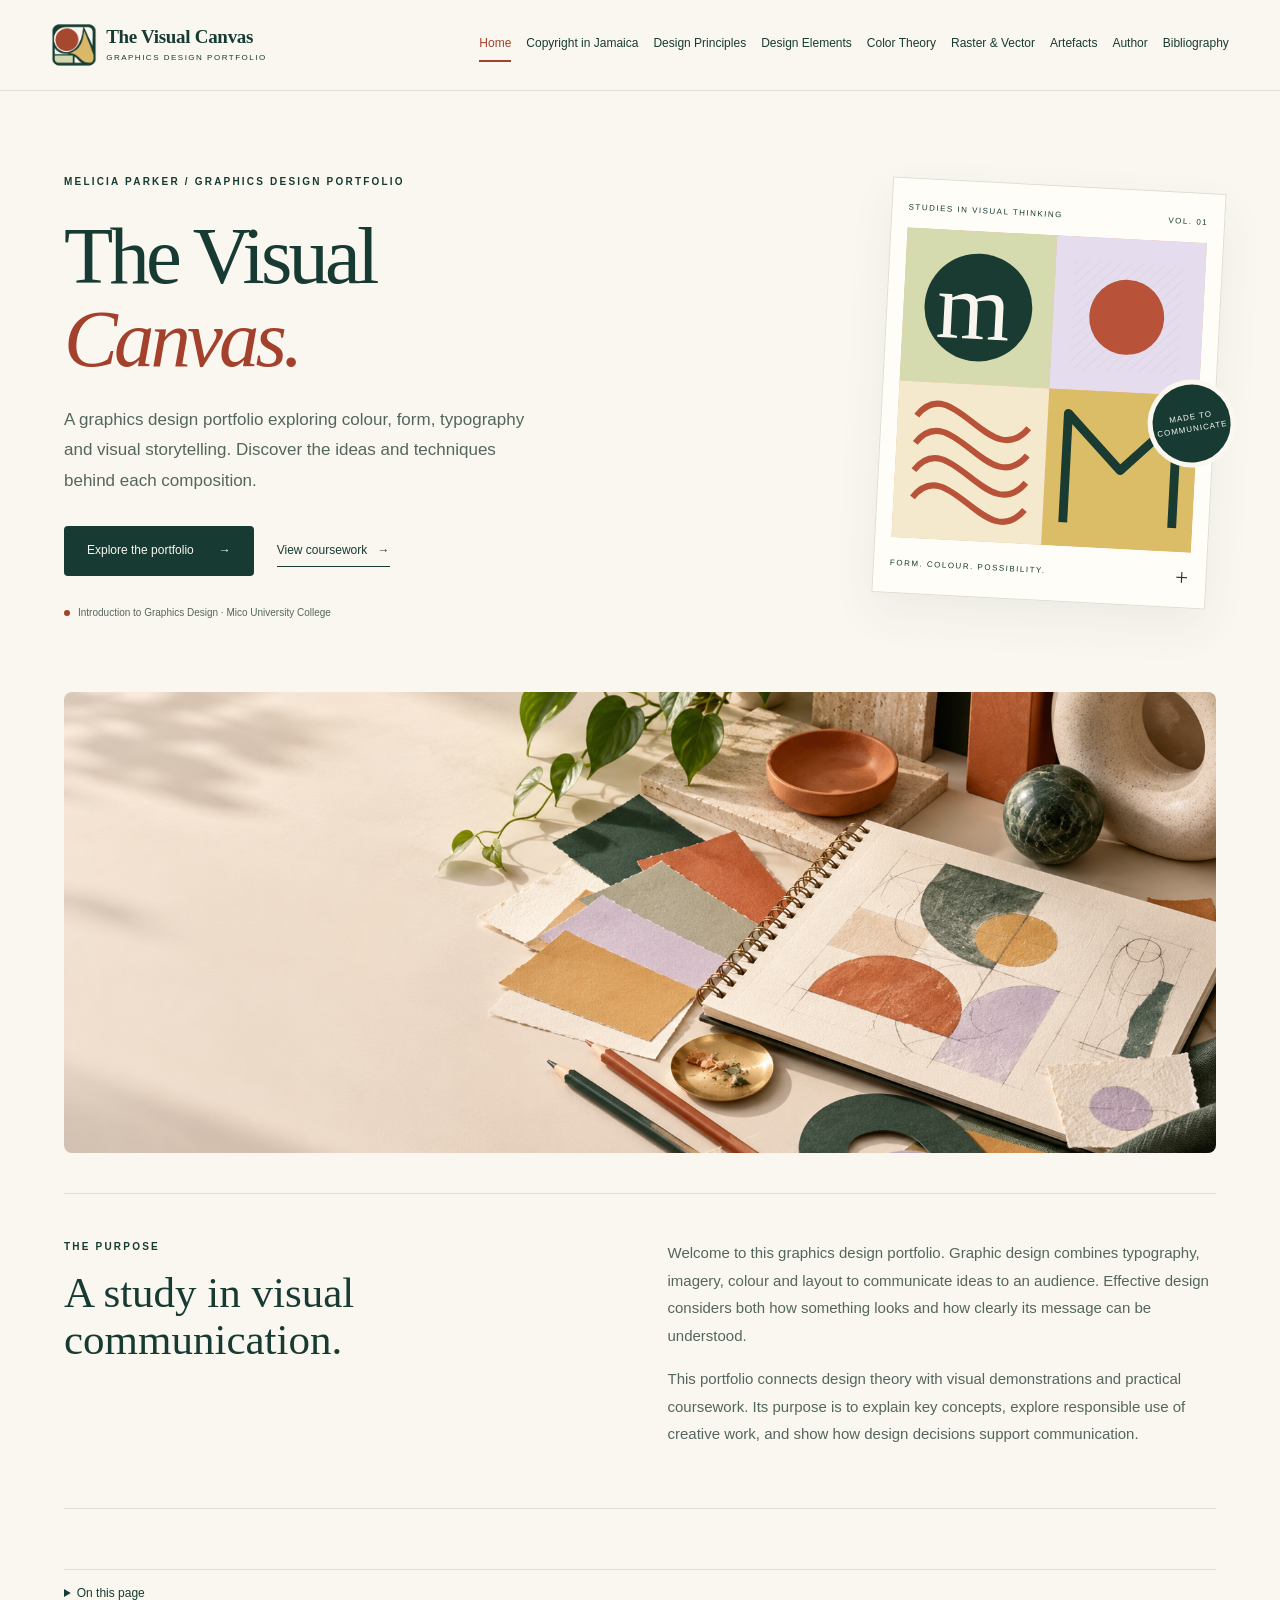
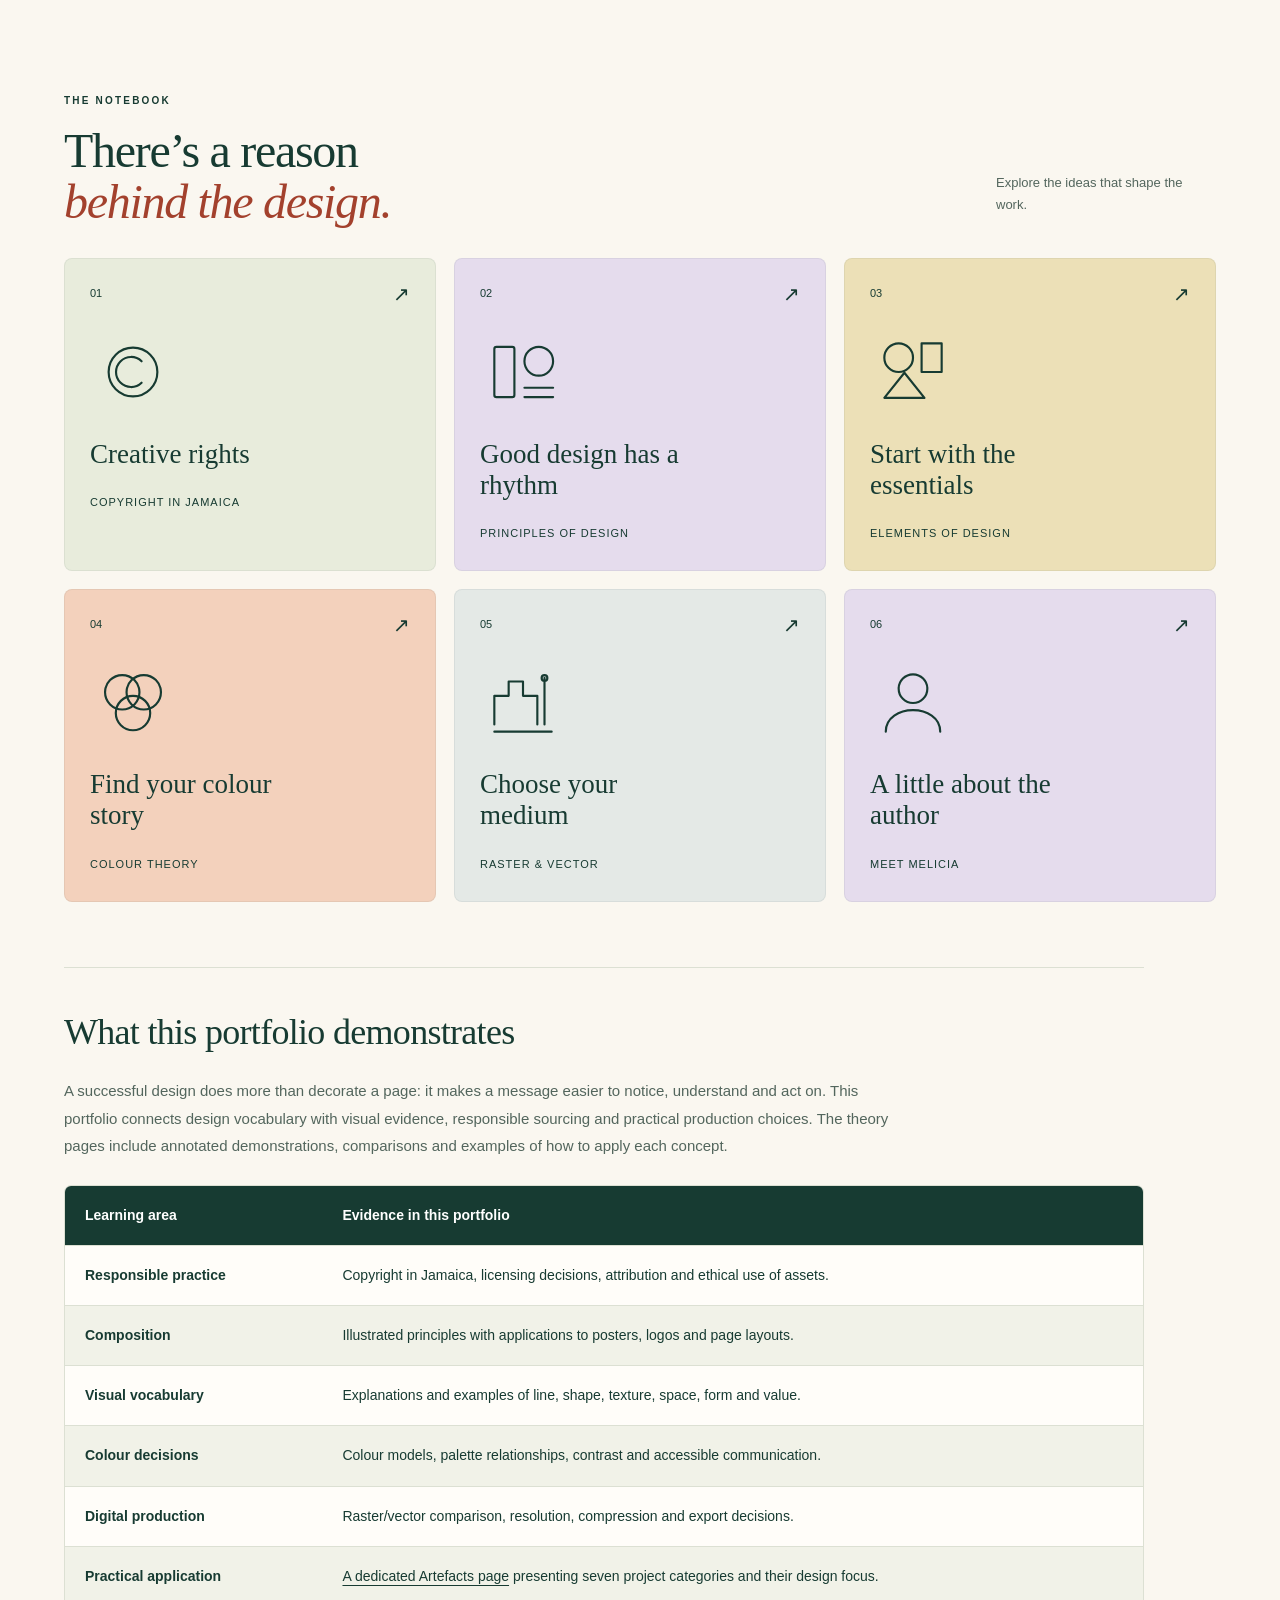
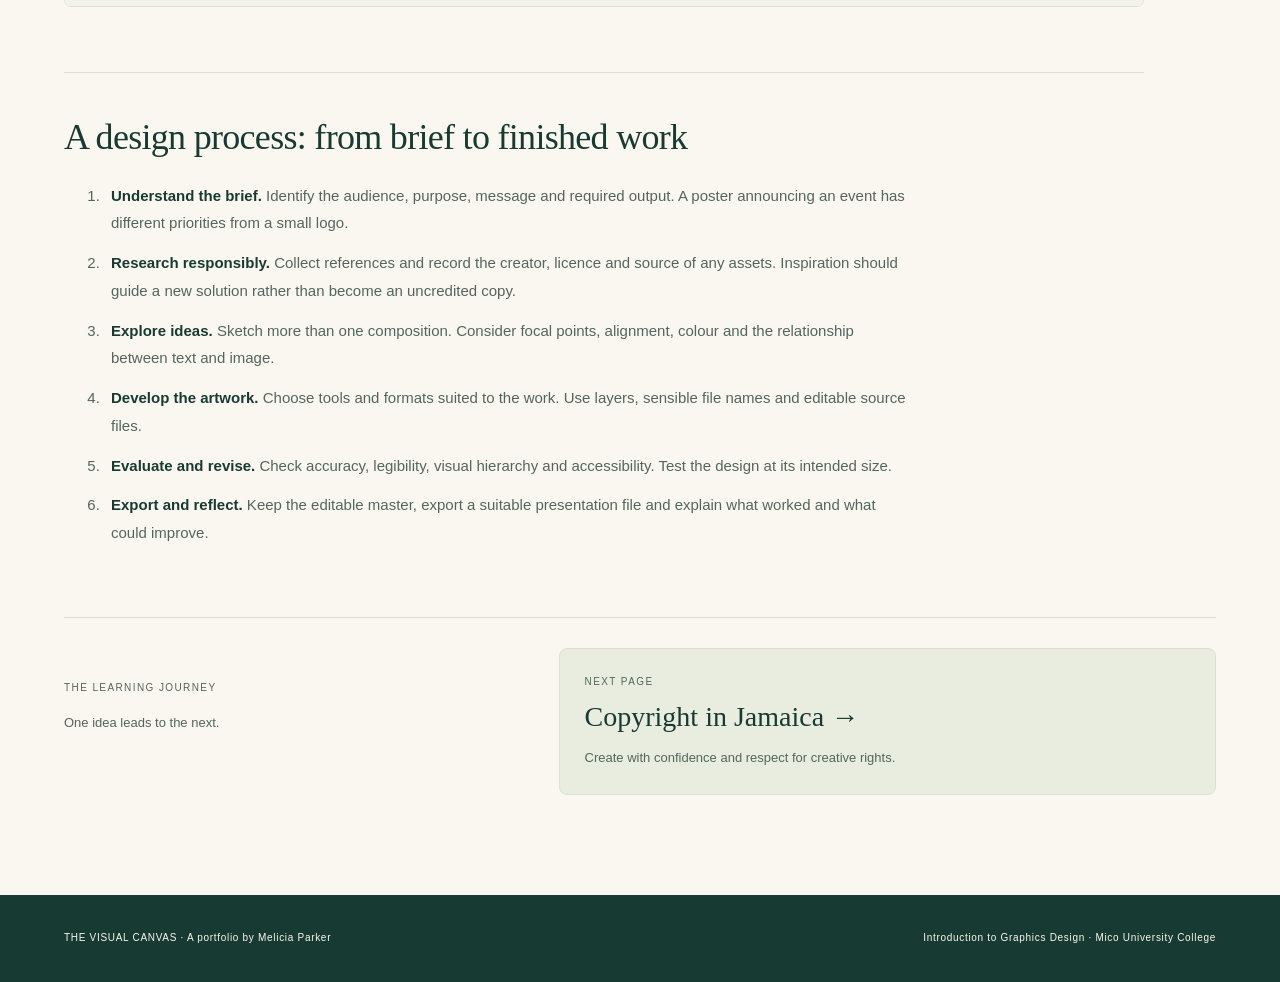
==== commit 40cb8fbe: "Rebrand portfolio as The Visual Canvas with a geometric canvas logo" ====
--- a/portfolio/index.html
+++ b/portfolio/index.html
@@ -1 +1 @@
-<!doctype html><html lang="en"><head><meta charset="utf-8"><meta name="viewport" content="width=device-width, initial-scale=1"><meta name="description" content="Graphics design portfolio exploring theory and practical coursework."><title>Home · Form &amp; Thought</title><link rel="stylesheet" href="./assets/style.css"><script src="./assets/app.js" defer></script></head><body class="page-index"><a class="skip" href="#main">Skip to content</a><header><a class="brand" href="index.html"><span class="brand-mark" aria-hidden="true">f<span>.</span></span> FORM &amp; THOUGHT</a><button class="menu" aria-controls="navigation" aria-expanded="false">Menu</button><nav id="navigation" aria-label="Main navigation"><a href="index.html" aria-current="page">Home</a><a href="copyright.html">Copyright in Jamaica</a><a href="principles.html">Design Principles</a><a href="elements.html">Design Elements</a><a href="color.html">Color Theory</a><a href="raster-vector.html">Raster & Vector</a><a href="artefacts.html">Artefacts</a><a href="author.html">Author</a><a href="bibliography.html">Bibliography</a></nav></header><main id="main"><section class="hero"><div><p class="eyebrow">MELICIA PARKER / CREATIVE PORTFOLIO</p><h1>A little thought.<br><em>A lot of design.</em></h1><p class="lede">A collection of ideas, visual experiments and design thinking. Discover the colour, form and intention behind every composition.</p><div class="hero-actions"><a class="button" href="principles.html">Explore the portfolio <span aria-hidden="true">&#8594;</span></a><a class="text-link" href="artefacts.html">View coursework <span aria-hidden="true">&#8594;</span></a></div><div class="hero-caption"><span class="tiny-dot"></span> Introduction to Graphics Design · Mico University College</div></div><div class="hero-art"><div class="art-topline"><span>STUDIES IN VISUAL THINKING</span><span>VOL. 01</span></div><svg viewBox="0 0 440 455" role="img" aria-label="An original abstract poster combining an M letterform, geometric shapes and a colour palette"><defs><pattern id="paperlines" width="16" height="16" patternUnits="userSpaceOnUse"><path d="M0 16L16 0" stroke="#193b31" stroke-width=".5" opacity=".17"/></pattern></defs><rect width="440" height="455" fill="#f4b094"/><path d="M0 0H220V225H0Z" fill="#d5dbaf"/><circle cx="110" cy="112" r="79" fill="#193b31"/><text x="49" y="158" font-family="Georgia,serif" font-size="139" fill="#f8f5ee">m</text><path d="M220 0H440V225H220Z" fill="#e5dced"/><path d="M248 35h160v160H248Z" fill="url(#paperlines)"/><circle cx="328" cy="115" r="55" fill="#b85339"/><path d="M220 225H440V455H220Z" fill="#dbbd67"/><path d="M250 420V260l80 80 80-80v160" fill="none" stroke="#193b31" stroke-width="13" stroke-linejoin="round"/><path d="M0 225H220V455H0Z" fill="#f4e9cc"/><path d="M28 275c50-70 112 80 165 10M28 315c50-70 112 80 165 10M28 355c50-70 112 80 165 10M28 395c50-70 112 80 165 10" fill="none" stroke="#b85339" stroke-width="9"/></svg><div class="art-bottomline"><span>FORM. COLOUR. POSSIBILITY.</span><span aria-hidden="true">+</span></div><span class="art-seal" aria-hidden="true">MADE TO<br>COMMUNICATE</span></div></section><figure class="home-photo"><img src="assets/banners/home.png" alt="Creative workspace with sketchbook, geometric studies and colour samples." width="1672" height="941" decoding="async"></figure><section class="intro"><div class="intro-title"><p class="eyebrow">THE PURPOSE</p><h2>A study in visual communication.</h2></div><div class="intro-copy"><p>Welcome to this graphics design portfolio. Graphic design combines typography, imagery, colour and layout to communicate ideas to an audience. Effective design considers both how something looks and how clearly its message can be understood.</p><p>This portfolio connects design theory with visual demonstrations and practical coursework. Its purpose is to explain key concepts, explore responsible use of creative work, and show how design decisions support communication.</p></div></section><section class="explore-section"><div class="section-head"><div><p class="eyebrow">THE NOTEBOOK</p><h2>There’s a reason<br><em>behind the design.</em></h2></div><p>Explore the ideas that shape the work.</p></div><div class="explore-grid"><a class="explore-card explore-copyright" href="copyright.html"><div class="explore-card-top"><span>01</span><span aria-hidden="true">&#8599;</span></div><svg viewBox="0 0 120 120" aria-hidden="true" fill="none" stroke="currentColor" stroke-width="3" stroke-linecap="round" stroke-linejoin="round"><circle cx="60" cy="60" r="34"/><path d="M72 45a21 21 0 1 0 0 30"/></svg><h3>Creative rights</h3><span class="explore-label">Copyright in Jamaica</span></a><a class="explore-card explore-principles" href="principles.html"><div class="explore-card-top"><span>02</span><span aria-hidden="true">&#8599;</span></div><svg viewBox="0 0 120 120" aria-hidden="true" fill="none" stroke="currentColor" stroke-width="3" stroke-linecap="round" stroke-linejoin="round"><rect x="20" y="25" width="28" height="70" rx="3"/><circle cx="82" cy="45" r="20"/><path d="M62 82h40M62 95h40"/></svg><h3>Good design has a rhythm</h3><span class="explore-label">Principles of design</span></a><a class="explore-card explore-elements" href="elements.html"><div class="explore-card-top"><span>03</span><span aria-hidden="true">&#8599;</span></div><svg viewBox="0 0 120 120" aria-hidden="true" fill="none" stroke="currentColor" stroke-width="3" stroke-linecap="round" stroke-linejoin="round"><circle cx="40" cy="40" r="20"/><path d="M72 20h28v40H72ZM20 96l28-35 28 35Z"/></svg><h3>Start with the essentials</h3><span class="explore-label">Elements of design</span></a><a class="explore-card explore-color" href="color.html"><div class="explore-card-top"><span>04</span><span aria-hidden="true">&#8599;</span></div><svg viewBox="0 0 120 120" aria-hidden="true" fill="none" stroke="currentColor" stroke-width="3" stroke-linecap="round" stroke-linejoin="round"><circle cx="45" cy="45" r="24"/><circle cx="75" cy="45" r="24"/><circle cx="60" cy="74" r="24"/></svg><h3>Find your colour story</h3><span class="explore-label">Colour theory</span></a><a class="explore-card explore-raster-vector" href="raster-vector.html"><div class="explore-card-top"><span>05</span><span aria-hidden="true">&#8599;</span></div><svg viewBox="0 0 120 120" aria-hidden="true" fill="none" stroke="currentColor" stroke-width="3" stroke-linecap="round" stroke-linejoin="round"><path d="M20 90V50h20V30h20V50h20v40M90 90V25M20 100h80"/><circle cx="90" cy="25" r="4"/></svg><h3>Choose your medium</h3><span class="explore-label">Raster & vector</span></a><a class="explore-card explore-author" href="author.html"><div class="explore-card-top"><span>06</span><span aria-hidden="true">&#8599;</span></div><svg viewBox="0 0 120 120" aria-hidden="true" fill="none" stroke="currentColor" stroke-width="3" stroke-linecap="round" stroke-linejoin="round"><circle cx="60" cy="40" r="20"/><path d="M22 100c0-40 76-40 76 0"/></svg><h3>A little about the author</h3><span class="explore-label">Meet Melicia</span></a></div></section><section class="learning-section"><h2>What this portfolio demonstrates</h2><p>A successful design does more than decorate a page: it makes a message easier to notice, understand and act on. This portfolio connects design vocabulary with visual evidence, responsible sourcing and practical production choices. The theory pages include annotated demonstrations, comparisons and examples of how to apply each concept.</p><div class="table-wrap"><table><thead><tr><th scope="col">Learning area</th><th scope="col">Evidence in this portfolio</th></tr></thead><tbody><tr><td>Responsible practice</td><td>Copyright in Jamaica, licensing decisions, attribution and ethical use of assets.</td></tr><tr><td>Composition</td><td>Illustrated principles with applications to posters, logos and page layouts.</td></tr><tr><td>Visual vocabulary</td><td>Explanations and examples of line, shape, texture, space, form and value.</td></tr><tr><td>Colour decisions</td><td>Colour models, palette relationships, contrast and accessible communication.</td></tr><tr><td>Digital production</td><td>Raster/vector comparison, resolution, compression and export decisions.</td></tr><tr><td>Practical application</td><td><a href="artefacts.html">A dedicated Artefacts page</a> presenting seven project categories and their design focus.</td></tr></tbody></table></div></section><section class="learning-section"><h2>A design process: from brief to finished work</h2><ol class="process"><li><strong>Understand the brief.</strong> Identify the audience, purpose, message and required output. A poster announcing an event has different priorities from a small logo.</li><li><strong>Research responsibly.</strong> Collect references and record the creator, licence and source of any assets. Inspiration should guide a new solution rather than become an uncredited copy.</li><li><strong>Explore ideas.</strong> Sketch more than one composition. Consider focal points, alignment, colour and the relationship between text and image.</li><li><strong>Develop the artwork.</strong> Choose tools and formats suited to the work. Use layers, sensible file names and editable source files.</li><li><strong>Evaluate and revise.</strong> Check accuracy, legibility, visual hierarchy and accessibility. Test the design at its intended size.</li><li><strong>Export and reflect.</strong> Keep the editable master, export a suitable presentation file and explain what worked and what could improve.</li></ol></section><nav class="page-journey" aria-label="Page navigation"><div class="journey-intro"><span>THE LEARNING JOURNEY</span><p>One idea leads to the next.</p></div><a class="journey-next" href="copyright.html"><span>Next page</span><strong>Copyright in Jamaica &rarr;</strong><p>Create with confidence and respect for creative rights.</p></a></nav></main><footer><span>FORM &amp; THOUGHT · A portfolio by Melicia Parker</span><span>Introduction to Graphics Design · Mico University College</span></footer></body></html>+<!doctype html><html lang="en"><head><meta charset="utf-8"><meta name="viewport" content="width=device-width, initial-scale=1"><meta name="description" content="Graphics design portfolio exploring theory and practical coursework."><title>Home · The Visual Canvas</title><link rel="icon" type="image/png" href="./assets/visual-canvas-logo.png"><link rel="stylesheet" href="./assets/style.css"><script src="./assets/app.js" defer></script></head><body class="page-index"><a class="skip" href="#main">Skip to content</a><header><a class="brand" href="index.html" aria-label="The Visual Canvas home"><span class="brand-mark" aria-hidden="true"><img src="./assets/visual-canvas-logo.png" alt="" width="64" height="64"></span><span class="brand-wordmark"><strong>The Visual Canvas</strong><span>GRAPHICS DESIGN PORTFOLIO</span></span></a><button class="menu" aria-controls="navigation" aria-expanded="false">Menu</button><nav id="navigation" aria-label="Main navigation"><a href="index.html" aria-current="page">Home</a><a href="copyright.html">Copyright in Jamaica</a><a href="principles.html">Design Principles</a><a href="elements.html">Design Elements</a><a href="color.html">Color Theory</a><a href="raster-vector.html">Raster & Vector</a><a href="artefacts.html">Artefacts</a><a href="author.html">Author</a><a href="bibliography.html">Bibliography</a></nav></header><main id="main"><section class="hero"><div><p class="eyebrow">MELICIA PARKER / GRAPHICS DESIGN PORTFOLIO</p><h1>The Visual<br><em>Canvas.</em></h1><p class="lede">A graphics design portfolio exploring colour, form, typography and visual storytelling. Discover the ideas and techniques behind each composition.</p><div class="hero-actions"><a class="button" href="principles.html">Explore the portfolio <span aria-hidden="true">&#8594;</span></a><a class="text-link" href="artefacts.html">View coursework <span aria-hidden="true">&#8594;</span></a></div><div class="hero-caption"><span class="tiny-dot"></span> Introduction to Graphics Design · Mico University College</div></div><div class="hero-art"><div class="art-topline"><span>STUDIES IN VISUAL THINKING</span><span>VOL. 01</span></div><svg viewBox="0 0 440 455" role="img" aria-label="An original abstract poster combining an M letterform, geometric shapes and a colour palette"><defs><pattern id="paperlines" width="16" height="16" patternUnits="userSpaceOnUse"><path d="M0 16L16 0" stroke="#193b31" stroke-width=".5" opacity=".17"/></pattern></defs><rect width="440" height="455" fill="#f4b094"/><path d="M0 0H220V225H0Z" fill="#d5dbaf"/><circle cx="110" cy="112" r="79" fill="#193b31"/><text x="49" y="158" font-family="Georgia,serif" font-size="139" fill="#f8f5ee">m</text><path d="M220 0H440V225H220Z" fill="#e5dced"/><path d="M248 35h160v160H248Z" fill="url(#paperlines)"/><circle cx="328" cy="115" r="55" fill="#b85339"/><path d="M220 225H440V455H220Z" fill="#dbbd67"/><path d="M250 420V260l80 80 80-80v160" fill="none" stroke="#193b31" stroke-width="13" stroke-linejoin="round"/><path d="M0 225H220V455H0Z" fill="#f4e9cc"/><path d="M28 275c50-70 112 80 165 10M28 315c50-70 112 80 165 10M28 355c50-70 112 80 165 10M28 395c50-70 112 80 165 10" fill="none" stroke="#b85339" stroke-width="9"/></svg><div class="art-bottomline"><span>FORM. COLOUR. POSSIBILITY.</span><span aria-hidden="true">+</span></div><span class="art-seal" aria-hidden="true">MADE TO<br>COMMUNICATE</span></div></section><figure class="home-photo"><img src="assets/banners/home.png" alt="Creative workspace with sketchbook, geometric studies and colour samples." width="1672" height="941" decoding="async"></figure><section class="intro"><div class="intro-title"><p class="eyebrow">THE PURPOSE</p><h2>A study in visual communication.</h2></div><div class="intro-copy"><p>Welcome to this graphics design portfolio. Graphic design combines typography, imagery, colour and layout to communicate ideas to an audience. Effective design considers both how something looks and how clearly its message can be understood.</p><p>This portfolio connects design theory with visual demonstrations and practical coursework. Its purpose is to explain key concepts, explore responsible use of creative work, and show how design decisions support communication.</p></div></section><section class="explore-section"><div class="section-head"><div><p class="eyebrow">THE NOTEBOOK</p><h2>There’s a reason<br><em>behind the design.</em></h2></div><p>Explore the ideas that shape the work.</p></div><div class="explore-grid"><a class="explore-card explore-copyright" href="copyright.html"><div class="explore-card-top"><span>01</span><span aria-hidden="true">&#8599;</span></div><svg viewBox="0 0 120 120" aria-hidden="true" fill="none" stroke="currentColor" stroke-width="3" stroke-linecap="round" stroke-linejoin="round"><circle cx="60" cy="60" r="34"/><path d="M72 45a21 21 0 1 0 0 30"/></svg><h3>Creative rights</h3><span class="explore-label">Copyright in Jamaica</span></a><a class="explore-card explore-principles" href="principles.html"><div class="explore-card-top"><span>02</span><span aria-hidden="true">&#8599;</span></div><svg viewBox="0 0 120 120" aria-hidden="true" fill="none" stroke="currentColor" stroke-width="3" stroke-linecap="round" stroke-linejoin="round"><rect x="20" y="25" width="28" height="70" rx="3"/><circle cx="82" cy="45" r="20"/><path d="M62 82h40M62 95h40"/></svg><h3>Good design has a rhythm</h3><span class="explore-label">Principles of design</span></a><a class="explore-card explore-elements" href="elements.html"><div class="explore-card-top"><span>03</span><span aria-hidden="true">&#8599;</span></div><svg viewBox="0 0 120 120" aria-hidden="true" fill="none" stroke="currentColor" stroke-width="3" stroke-linecap="round" stroke-linejoin="round"><circle cx="40" cy="40" r="20"/><path d="M72 20h28v40H72ZM20 96l28-35 28 35Z"/></svg><h3>Start with the essentials</h3><span class="explore-label">Elements of design</span></a><a class="explore-card explore-color" href="color.html"><div class="explore-card-top"><span>04</span><span aria-hidden="true">&#8599;</span></div><svg viewBox="0 0 120 120" aria-hidden="true" fill="none" stroke="currentColor" stroke-width="3" stroke-linecap="round" stroke-linejoin="round"><circle cx="45" cy="45" r="24"/><circle cx="75" cy="45" r="24"/><circle cx="60" cy="74" r="24"/></svg><h3>Find your colour story</h3><span class="explore-label">Colour theory</span></a><a class="explore-card explore-raster-vector" href="raster-vector.html"><div class="explore-card-top"><span>05</span><span aria-hidden="true">&#8599;</span></div><svg viewBox="0 0 120 120" aria-hidden="true" fill="none" stroke="currentColor" stroke-width="3" stroke-linecap="round" stroke-linejoin="round"><path d="M20 90V50h20V30h20V50h20v40M90 90V25M20 100h80"/><circle cx="90" cy="25" r="4"/></svg><h3>Choose your medium</h3><span class="explore-label">Raster & vector</span></a><a class="explore-card explore-author" href="author.html"><div class="explore-card-top"><span>06</span><span aria-hidden="true">&#8599;</span></div><svg viewBox="0 0 120 120" aria-hidden="true" fill="none" stroke="currentColor" stroke-width="3" stroke-linecap="round" stroke-linejoin="round"><circle cx="60" cy="40" r="20"/><path d="M22 100c0-40 76-40 76 0"/></svg><h3>A little about the author</h3><span class="explore-label">Meet Melicia</span></a></div></section><section class="learning-section"><h2>What this portfolio demonstrates</h2><p>A successful design does more than decorate a page: it makes a message easier to notice, understand and act on. This portfolio connects design vocabulary with visual evidence, responsible sourcing and practical production choices. The theory pages include annotated demonstrations, comparisons and examples of how to apply each concept.</p><div class="table-wrap"><table><thead><tr><th scope="col">Learning area</th><th scope="col">Evidence in this portfolio</th></tr></thead><tbody><tr><td>Responsible practice</td><td>Copyright in Jamaica, licensing decisions, attribution and ethical use of assets.</td></tr><tr><td>Composition</td><td>Illustrated principles with applications to posters, logos and page layouts.</td></tr><tr><td>Visual vocabulary</td><td>Explanations and examples of line, shape, texture, space, form and value.</td></tr><tr><td>Colour decisions</td><td>Colour models, palette relationships, contrast and accessible communication.</td></tr><tr><td>Digital production</td><td>Raster/vector comparison, resolution, compression and export decisions.</td></tr><tr><td>Practical application</td><td><a href="artefacts.html">A dedicated Artefacts page</a> presenting seven project categories and their design focus.</td></tr></tbody></table></div></section><section class="learning-section"><h2>A design process: from brief to finished work</h2><ol class="process"><li><strong>Understand the brief.</strong> Identify the audience, purpose, message and required output. A poster announcing an event has different priorities from a small logo.</li><li><strong>Research responsibly.</strong> Collect references and record the creator, licence and source of any assets. Inspiration should guide a new solution rather than become an uncredited copy.</li><li><strong>Explore ideas.</strong> Sketch more than one composition. Consider focal points, alignment, colour and the relationship between text and image.</li><li><strong>Develop the artwork.</strong> Choose tools and formats suited to the work. Use layers, sensible file names and editable source files.</li><li><strong>Evaluate and revise.</strong> Check accuracy, legibility, visual hierarchy and accessibility. Test the design at its intended size.</li><li><strong>Export and reflect.</strong> Keep the editable master, export a suitable presentation file and explain what worked and what could improve.</li></ol></section><nav class="page-journey" aria-label="Page navigation"><div class="journey-intro"><span>THE LEARNING JOURNEY</span><p>One idea leads to the next.</p></div><a class="journey-next" href="copyright.html"><span>Next page</span><strong>Copyright in Jamaica &rarr;</strong><p>Create with confidence and respect for creative rights.</p></a></nav></main><footer><span>THE VISUAL CANVAS · A portfolio by Melicia Parker</span><span>Introduction to Graphics Design · Mico University College</span></footer></body></html>
--- a/portfolio/assets/style.css
+++ b/portfolio/assets/style.css
@@ -115,3 +115,11 @@
 .page-author main>.intro{max-width:none}.page-author main>.intro>dl{max-width:800px}.author-biography{display:grid;grid-template-columns:minmax(230px,320px) minmax(0,1fr);gap:45px;align-items:start;margin-top:50px}.author-portrait{margin:0;background:#fffdf9;padding:13px;border:1px solid var(--line);border-radius:15px;box-shadow:0 12px 30px #193b310a}.author-portrait img{display:block;width:100%;height:auto;aspect-ratio:1;object-fit:cover;border-radius:9px}.author-portrait figcaption{padding:17px 7px 8px}.author-portrait figcaption strong{display:block;font:normal 25px Georgia,serif;line-height:1.2}.author-portrait figcaption span{display:block;font-size:11px;color:var(--muted);margin-top:8px}.author-bio-copy h2{margin-top:0}.author-bio-copy p{line-height:1.85}@media(max-width:650px){.author-biography{grid-template-columns:1fr;gap:30px;margin-top:35px}.author-portrait{width:100%;max-width:330px;justify-self:center}.author-bio-copy h2{font-size:34px}}
 
 .artifact-image-link{display:flex;align-items:center;justify-content:center;background:white;min-height:210px;padding:10px}.artifact-image{display:block;width:100%;height:auto;aspect-ratio:2/1;object-fit:contain}.artifact-uploaded>.number{background:var(--paper);border-radius:50%;padding:3px 7px}.artifact-software{color:var(--ink)}
+
+.artifact-image--basket{aspect-ratio:8/5}
+
+.artifact-image--scene{aspect-ratio:4/3}
+
+/* The Visual Canvas wordmark and geometric canvas symbol. */
+.brand{display:flex;align-items:center;gap:9px;letter-spacing:normal}.brand-mark{width:46px;height:46px;flex:0 0 46px;margin-right:0;background:transparent;border-radius:0;overflow:visible}.brand-mark img{display:block;width:64px;height:64px;max-width:none;flex-shrink:0}.brand-wordmark{display:flex;flex-direction:column;gap:5px}.brand-wordmark strong{font:600 19px Georgia,serif;letter-spacing:-.3px;line-height:1.1}.brand-wordmark>span{font:normal 8px Arial,sans-serif;letter-spacing:1.5px;line-height:1.2}@media(max-width:650px){.brand{gap:5px}.brand-mark{width:40px;height:40px;flex-basis:40px}.brand-mark img{width:56px;height:56px}.brand-wordmark strong{font-size:17px}.brand-wordmark>span{font-size:7px;letter-spacing:1px}}
+@media(max-width:380px){header{gap:12px}.brand-wordmark strong{font-size:16px}.brand-wordmark>span{font-size:6.5px;letter-spacing:.8px}}
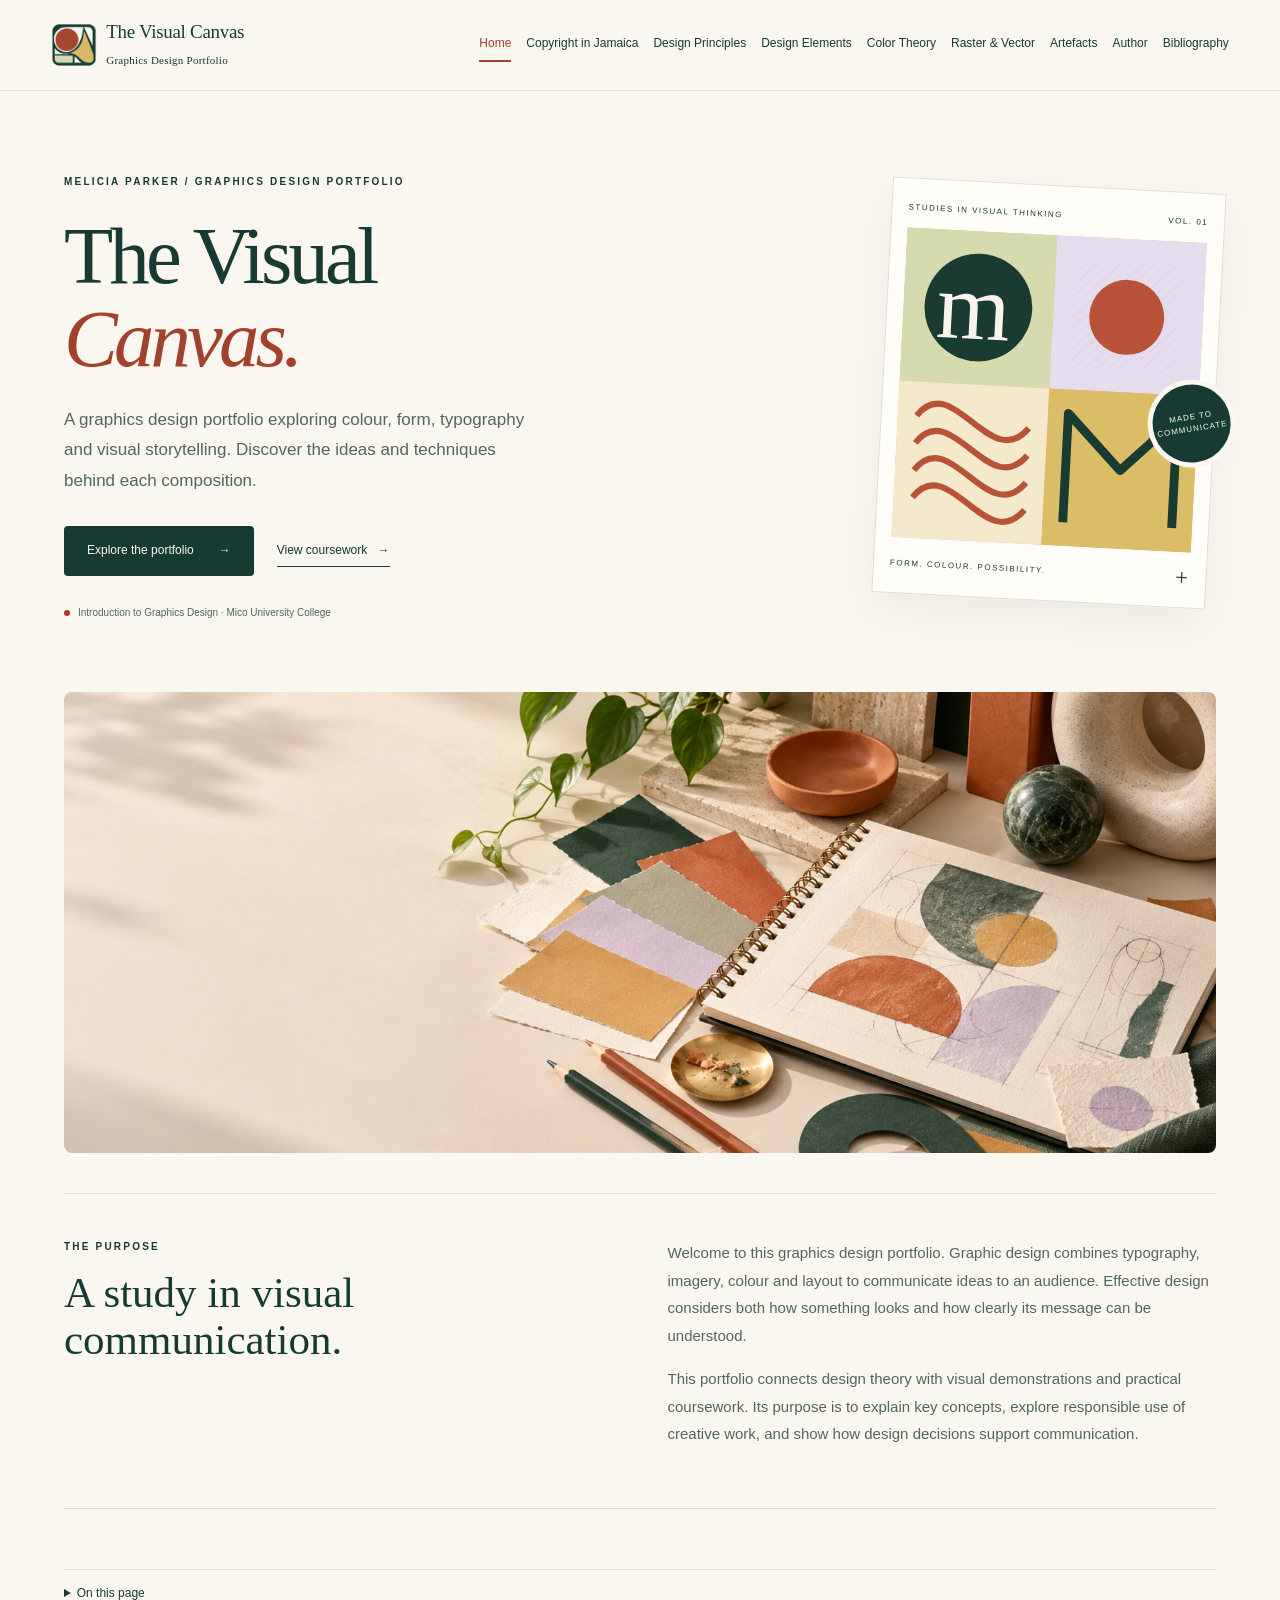
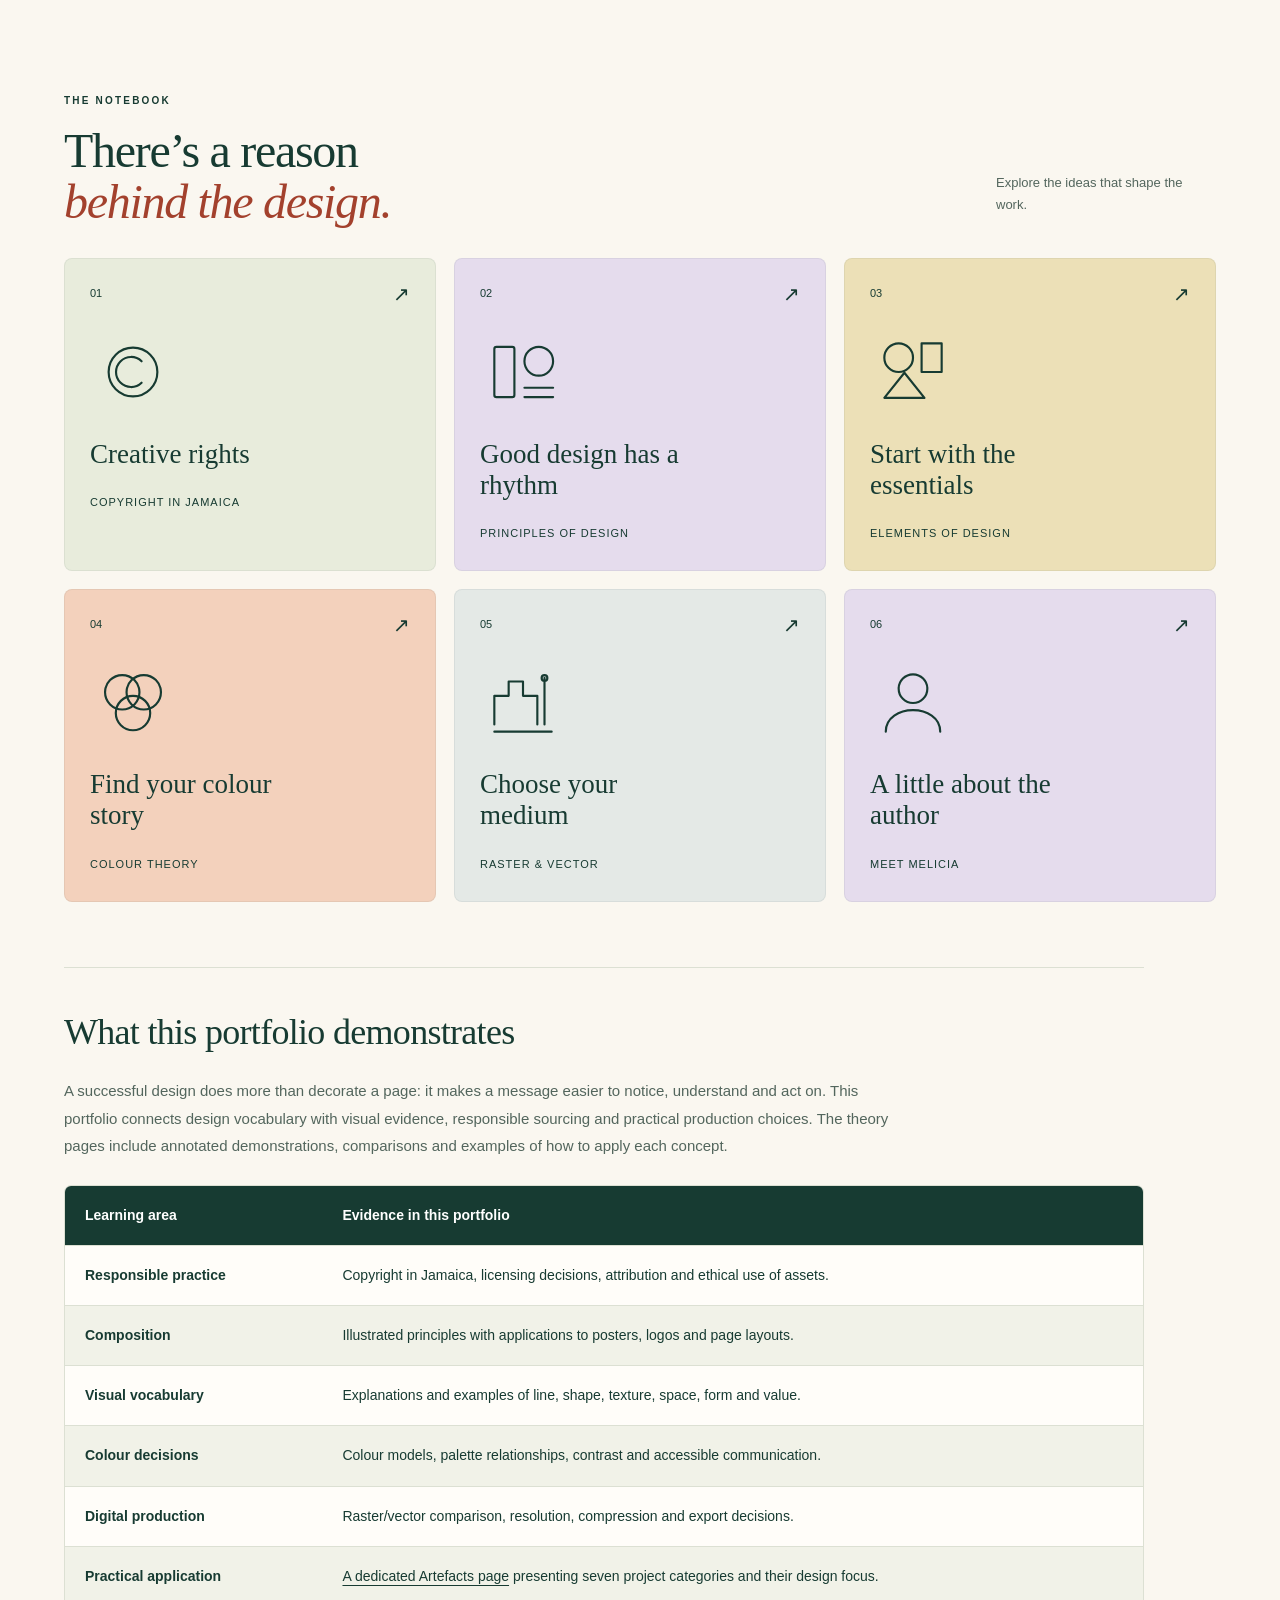
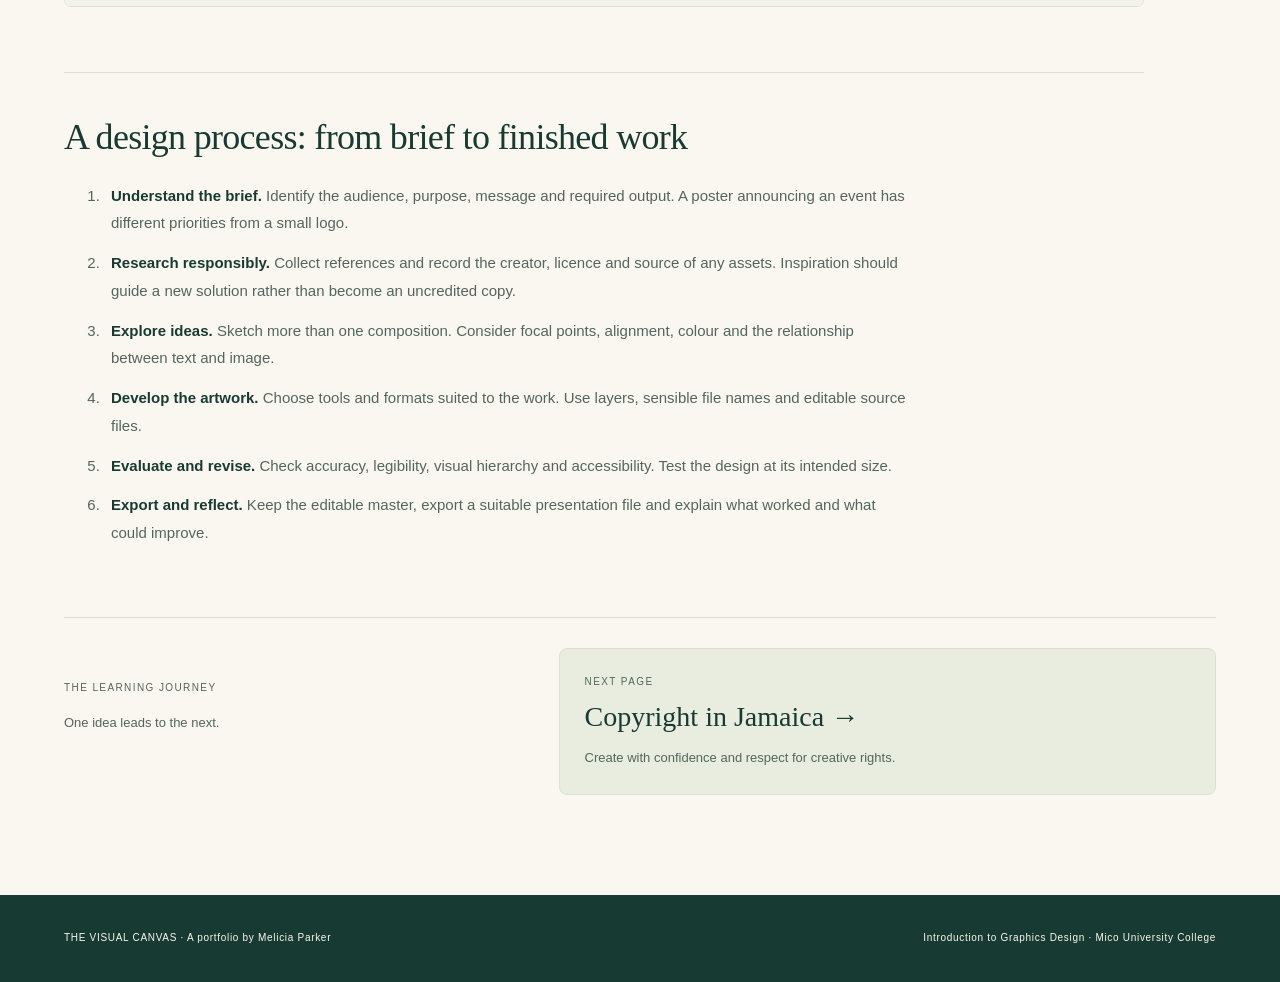
==== commit ba271b6e: "Match header wordmark typography and add subtitle spacing" ====
--- a/portfolio/index.html
+++ b/portfolio/index.html
@@ -1 +1,2 @@
-<!doctype html><html lang="en"><head><meta charset="utf-8"><meta name="viewport" content="width=device-width, initial-scale=1"><meta name="description" content="Graphics design portfolio exploring theory and practical coursework."><title>Home · The Visual Canvas</title><link rel="icon" type="image/png" href="./assets/visual-canvas-logo.png"><link rel="stylesheet" href="./assets/style.css"><script src="./assets/app.js" defer></script></head><body class="page-index"><a class="skip" href="#main">Skip to content</a><header><a class="brand" href="index.html" aria-label="The Visual Canvas home"><span class="brand-mark" aria-hidden="true"><img src="./assets/visual-canvas-logo.png" alt="" width="64" height="64"></span><span class="brand-wordmark"><strong>The Visual Canvas</strong><span>GRAPHICS DESIGN PORTFOLIO</span></span></a><button class="menu" aria-controls="navigation" aria-expanded="false">Menu</button><nav id="navigation" aria-label="Main navigation"><a href="index.html" aria-current="page">Home</a><a href="copyright.html">Copyright in Jamaica</a><a href="principles.html">Design Principles</a><a href="elements.html">Design Elements</a><a href="color.html">Color Theory</a><a href="raster-vector.html">Raster & Vector</a><a href="artefacts.html">Artefacts</a><a href="author.html">Author</a><a href="bibliography.html">Bibliography</a></nav></header><main id="main"><section class="hero"><div><p class="eyebrow">MELICIA PARKER / GRAPHICS DESIGN PORTFOLIO</p><h1>The Visual<br><em>Canvas.</em></h1><p class="lede">A graphics design portfolio exploring colour, form, typography and visual storytelling. Discover the ideas and techniques behind each composition.</p><div class="hero-actions"><a class="button" href="principles.html">Explore the portfolio <span aria-hidden="true">&#8594;</span></a><a class="text-link" href="artefacts.html">View coursework <span aria-hidden="true">&#8594;</span></a></div><div class="hero-caption"><span class="tiny-dot"></span> Introduction to Graphics Design · Mico University College</div></div><div class="hero-art"><div class="art-topline"><span>STUDIES IN VISUAL THINKING</span><span>VOL. 01</span></div><svg viewBox="0 0 440 455" role="img" aria-label="An original abstract poster combining an M letterform, geometric shapes and a colour palette"><defs><pattern id="paperlines" width="16" height="16" patternUnits="userSpaceOnUse"><path d="M0 16L16 0" stroke="#193b31" stroke-width=".5" opacity=".17"/></pattern></defs><rect width="440" height="455" fill="#f4b094"/><path d="M0 0H220V225H0Z" fill="#d5dbaf"/><circle cx="110" cy="112" r="79" fill="#193b31"/><text x="49" y="158" font-family="Georgia,serif" font-size="139" fill="#f8f5ee">m</text><path d="M220 0H440V225H220Z" fill="#e5dced"/><path d="M248 35h160v160H248Z" fill="url(#paperlines)"/><circle cx="328" cy="115" r="55" fill="#b85339"/><path d="M220 225H440V455H220Z" fill="#dbbd67"/><path d="M250 420V260l80 80 80-80v160" fill="none" stroke="#193b31" stroke-width="13" stroke-linejoin="round"/><path d="M0 225H220V455H0Z" fill="#f4e9cc"/><path d="M28 275c50-70 112 80 165 10M28 315c50-70 112 80 165 10M28 355c50-70 112 80 165 10M28 395c50-70 112 80 165 10" fill="none" stroke="#b85339" stroke-width="9"/></svg><div class="art-bottomline"><span>FORM. COLOUR. POSSIBILITY.</span><span aria-hidden="true">+</span></div><span class="art-seal" aria-hidden="true">MADE TO<br>COMMUNICATE</span></div></section><figure class="home-photo"><img src="assets/banners/home.png" alt="Creative workspace with sketchbook, geometric studies and colour samples." width="1672" height="941" decoding="async"></figure><section class="intro"><div class="intro-title"><p class="eyebrow">THE PURPOSE</p><h2>A study in visual communication.</h2></div><div class="intro-copy"><p>Welcome to this graphics design portfolio. Graphic design combines typography, imagery, colour and layout to communicate ideas to an audience. Effective design considers both how something looks and how clearly its message can be understood.</p><p>This portfolio connects design theory with visual demonstrations and practical coursework. Its purpose is to explain key concepts, explore responsible use of creative work, and show how design decisions support communication.</p></div></section><section class="explore-section"><div class="section-head"><div><p class="eyebrow">THE NOTEBOOK</p><h2>There’s a reason<br><em>behind the design.</em></h2></div><p>Explore the ideas that shape the work.</p></div><div class="explore-grid"><a class="explore-card explore-copyright" href="copyright.html"><div class="explore-card-top"><span>01</span><span aria-hidden="true">&#8599;</span></div><svg viewBox="0 0 120 120" aria-hidden="true" fill="none" stroke="currentColor" stroke-width="3" stroke-linecap="round" stroke-linejoin="round"><circle cx="60" cy="60" r="34"/><path d="M72 45a21 21 0 1 0 0 30"/></svg><h3>Creative rights</h3><span class="explore-label">Copyright in Jamaica</span></a><a class="explore-card explore-principles" href="principles.html"><div class="explore-card-top"><span>02</span><span aria-hidden="true">&#8599;</span></div><svg viewBox="0 0 120 120" aria-hidden="true" fill="none" stroke="currentColor" stroke-width="3" stroke-linecap="round" stroke-linejoin="round"><rect x="20" y="25" width="28" height="70" rx="3"/><circle cx="82" cy="45" r="20"/><path d="M62 82h40M62 95h40"/></svg><h3>Good design has a rhythm</h3><span class="explore-label">Principles of design</span></a><a class="explore-card explore-elements" href="elements.html"><div class="explore-card-top"><span>03</span><span aria-hidden="true">&#8599;</span></div><svg viewBox="0 0 120 120" aria-hidden="true" fill="none" stroke="currentColor" stroke-width="3" stroke-linecap="round" stroke-linejoin="round"><circle cx="40" cy="40" r="20"/><path d="M72 20h28v40H72ZM20 96l28-35 28 35Z"/></svg><h3>Start with the essentials</h3><span class="explore-label">Elements of design</span></a><a class="explore-card explore-color" href="color.html"><div class="explore-card-top"><span>04</span><span aria-hidden="true">&#8599;</span></div><svg viewBox="0 0 120 120" aria-hidden="true" fill="none" stroke="currentColor" stroke-width="3" stroke-linecap="round" stroke-linejoin="round"><circle cx="45" cy="45" r="24"/><circle cx="75" cy="45" r="24"/><circle cx="60" cy="74" r="24"/></svg><h3>Find your colour story</h3><span class="explore-label">Colour theory</span></a><a class="explore-card explore-raster-vector" href="raster-vector.html"><div class="explore-card-top"><span>05</span><span aria-hidden="true">&#8599;</span></div><svg viewBox="0 0 120 120" aria-hidden="true" fill="none" stroke="currentColor" stroke-width="3" stroke-linecap="round" stroke-linejoin="round"><path d="M20 90V50h20V30h20V50h20v40M90 90V25M20 100h80"/><circle cx="90" cy="25" r="4"/></svg><h3>Choose your medium</h3><span class="explore-label">Raster & vector</span></a><a class="explore-card explore-author" href="author.html"><div class="explore-card-top"><span>06</span><span aria-hidden="true">&#8599;</span></div><svg viewBox="0 0 120 120" aria-hidden="true" fill="none" stroke="currentColor" stroke-width="3" stroke-linecap="round" stroke-linejoin="round"><circle cx="60" cy="40" r="20"/><path d="M22 100c0-40 76-40 76 0"/></svg><h3>A little about the author</h3><span class="explore-label">Meet Melicia</span></a></div></section><section class="learning-section"><h2>What this portfolio demonstrates</h2><p>A successful design does more than decorate a page: it makes a message easier to notice, understand and act on. This portfolio connects design vocabulary with visual evidence, responsible sourcing and practical production choices. The theory pages include annotated demonstrations, comparisons and examples of how to apply each concept.</p><div class="table-wrap"><table><thead><tr><th scope="col">Learning area</th><th scope="col">Evidence in this portfolio</th></tr></thead><tbody><tr><td>Responsible practice</td><td>Copyright in Jamaica, licensing decisions, attribution and ethical use of assets.</td></tr><tr><td>Composition</td><td>Illustrated principles with applications to posters, logos and page layouts.</td></tr><tr><td>Visual vocabulary</td><td>Explanations and examples of line, shape, texture, space, form and value.</td></tr><tr><td>Colour decisions</td><td>Colour models, palette relationships, contrast and accessible communication.</td></tr><tr><td>Digital production</td><td>Raster/vector comparison, resolution, compression and export decisions.</td></tr><tr><td>Practical application</td><td><a href="artefacts.html">A dedicated Artefacts page</a> presenting seven project categories and their design focus.</td></tr></tbody></table></div></section><section class="learning-section"><h2>A design process: from brief to finished work</h2><ol class="process"><li><strong>Understand the brief.</strong> Identify the audience, purpose, message and required output. A poster announcing an event has different priorities from a small logo.</li><li><strong>Research responsibly.</strong> Collect references and record the creator, licence and source of any assets. Inspiration should guide a new solution rather than become an uncredited copy.</li><li><strong>Explore ideas.</strong> Sketch more than one composition. Consider focal points, alignment, colour and the relationship between text and image.</li><li><strong>Develop the artwork.</strong> Choose tools and formats suited to the work. Use layers, sensible file names and editable source files.</li><li><strong>Evaluate and revise.</strong> Check accuracy, legibility, visual hierarchy and accessibility. Test the design at its intended size.</li><li><strong>Export and reflect.</strong> Keep the editable master, export a suitable presentation file and explain what worked and what could improve.</li></ol></section><nav class="page-journey" aria-label="Page navigation"><div class="journey-intro"><span>THE LEARNING JOURNEY</span><p>One idea leads to the next.</p></div><a class="journey-next" href="copyright.html"><span>Next page</span><strong>Copyright in Jamaica &rarr;</strong><p>Create with confidence and respect for creative rights.</p></a></nav></main><footer><span>THE VISUAL CANVAS · A portfolio by Melicia Parker</span><span>Introduction to Graphics Design · Mico University College</span></footer></body></html>+<!doctype html><html lang="en"><head><meta charset="utf-8"><meta name="viewport" content="width=device-width, initial-scale=1"><meta name="description" content="Graphics design portfolio exploring theory and practical coursework."><title>Home · The Visual Canvas</title><link rel="icon" type="image/png" href="./assets/visual-canvas-logo.png"><link rel="stylesheet" href="./assets/style.css"><script src="./assets/app.js" defer></script></head><body class="page-index"><a class="skip" href="#main">Skip to content</a><header><a class="brand" href="index.html" aria-label="The Visual Canvas home"><span class="brand-mark" aria-hidden="true"><img src="./assets/visual-canvas-logo.png" alt="" width="64" height="64"></span><span class="brand-wordmark"><strong>The Visual Canvas</strong>
+<span>Graphics Design Portfolio</span></span></a><button class="menu" aria-controls="navigation" aria-expanded="false">Menu</button><nav id="navigation" aria-label="Main navigation"><a href="index.html" aria-current="page">Home</a><a href="copyright.html">Copyright in Jamaica</a><a href="principles.html">Design Principles</a><a href="elements.html">Design Elements</a><a href="color.html">Color Theory</a><a href="raster-vector.html">Raster & Vector</a><a href="artefacts.html">Artefacts</a><a href="author.html">Author</a><a href="bibliography.html">Bibliography</a></nav></header><main id="main"><section class="hero"><div><p class="eyebrow">MELICIA PARKER / GRAPHICS DESIGN PORTFOLIO</p><h1>The Visual<br><em>Canvas.</em></h1><p class="lede">A graphics design portfolio exploring colour, form, typography and visual storytelling. Discover the ideas and techniques behind each composition.</p><div class="hero-actions"><a class="button" href="principles.html">Explore the portfolio <span aria-hidden="true">&#8594;</span></a><a class="text-link" href="artefacts.html">View coursework <span aria-hidden="true">&#8594;</span></a></div><div class="hero-caption"><span class="tiny-dot"></span> Introduction to Graphics Design · Mico University College</div></div><div class="hero-art"><div class="art-topline"><span>STUDIES IN VISUAL THINKING</span><span>VOL. 01</span></div><svg viewBox="0 0 440 455" role="img" aria-label="An original abstract poster combining an M letterform, geometric shapes and a colour palette"><defs><pattern id="paperlines" width="16" height="16" patternUnits="userSpaceOnUse"><path d="M0 16L16 0" stroke="#193b31" stroke-width=".5" opacity=".17"/></pattern></defs><rect width="440" height="455" fill="#f4b094"/><path d="M0 0H220V225H0Z" fill="#d5dbaf"/><circle cx="110" cy="112" r="79" fill="#193b31"/><text x="49" y="158" font-family="Georgia,serif" font-size="139" fill="#f8f5ee">m</text><path d="M220 0H440V225H220Z" fill="#e5dced"/><path d="M248 35h160v160H248Z" fill="url(#paperlines)"/><circle cx="328" cy="115" r="55" fill="#b85339"/><path d="M220 225H440V455H220Z" fill="#dbbd67"/><path d="M250 420V260l80 80 80-80v160" fill="none" stroke="#193b31" stroke-width="13" stroke-linejoin="round"/><path d="M0 225H220V455H0Z" fill="#f4e9cc"/><path d="M28 275c50-70 112 80 165 10M28 315c50-70 112 80 165 10M28 355c50-70 112 80 165 10M28 395c50-70 112 80 165 10" fill="none" stroke="#b85339" stroke-width="9"/></svg><div class="art-bottomline"><span>FORM. COLOUR. POSSIBILITY.</span><span aria-hidden="true">+</span></div><span class="art-seal" aria-hidden="true">MADE TO<br>COMMUNICATE</span></div></section><figure class="home-photo"><img src="assets/banners/home.png" alt="Creative workspace with sketchbook, geometric studies and colour samples." width="1672" height="941" decoding="async"></figure><section class="intro"><div class="intro-title"><p class="eyebrow">THE PURPOSE</p><h2>A study in visual communication.</h2></div><div class="intro-copy"><p>Welcome to this graphics design portfolio. Graphic design combines typography, imagery, colour and layout to communicate ideas to an audience. Effective design considers both how something looks and how clearly its message can be understood.</p><p>This portfolio connects design theory with visual demonstrations and practical coursework. Its purpose is to explain key concepts, explore responsible use of creative work, and show how design decisions support communication.</p></div></section><section class="explore-section"><div class="section-head"><div><p class="eyebrow">THE NOTEBOOK</p><h2>There’s a reason<br><em>behind the design.</em></h2></div><p>Explore the ideas that shape the work.</p></div><div class="explore-grid"><a class="explore-card explore-copyright" href="copyright.html"><div class="explore-card-top"><span>01</span><span aria-hidden="true">&#8599;</span></div><svg viewBox="0 0 120 120" aria-hidden="true" fill="none" stroke="currentColor" stroke-width="3" stroke-linecap="round" stroke-linejoin="round"><circle cx="60" cy="60" r="34"/><path d="M72 45a21 21 0 1 0 0 30"/></svg><h3>Creative rights</h3><span class="explore-label">Copyright in Jamaica</span></a><a class="explore-card explore-principles" href="principles.html"><div class="explore-card-top"><span>02</span><span aria-hidden="true">&#8599;</span></div><svg viewBox="0 0 120 120" aria-hidden="true" fill="none" stroke="currentColor" stroke-width="3" stroke-linecap="round" stroke-linejoin="round"><rect x="20" y="25" width="28" height="70" rx="3"/><circle cx="82" cy="45" r="20"/><path d="M62 82h40M62 95h40"/></svg><h3>Good design has a rhythm</h3><span class="explore-label">Principles of design</span></a><a class="explore-card explore-elements" href="elements.html"><div class="explore-card-top"><span>03</span><span aria-hidden="true">&#8599;</span></div><svg viewBox="0 0 120 120" aria-hidden="true" fill="none" stroke="currentColor" stroke-width="3" stroke-linecap="round" stroke-linejoin="round"><circle cx="40" cy="40" r="20"/><path d="M72 20h28v40H72ZM20 96l28-35 28 35Z"/></svg><h3>Start with the essentials</h3><span class="explore-label">Elements of design</span></a><a class="explore-card explore-color" href="color.html"><div class="explore-card-top"><span>04</span><span aria-hidden="true">&#8599;</span></div><svg viewBox="0 0 120 120" aria-hidden="true" fill="none" stroke="currentColor" stroke-width="3" stroke-linecap="round" stroke-linejoin="round"><circle cx="45" cy="45" r="24"/><circle cx="75" cy="45" r="24"/><circle cx="60" cy="74" r="24"/></svg><h3>Find your colour story</h3><span class="explore-label">Colour theory</span></a><a class="explore-card explore-raster-vector" href="raster-vector.html"><div class="explore-card-top"><span>05</span><span aria-hidden="true">&#8599;</span></div><svg viewBox="0 0 120 120" aria-hidden="true" fill="none" stroke="currentColor" stroke-width="3" stroke-linecap="round" stroke-linejoin="round"><path d="M20 90V50h20V30h20V50h20v40M90 90V25M20 100h80"/><circle cx="90" cy="25" r="4"/></svg><h3>Choose your medium</h3><span class="explore-label">Raster & vector</span></a><a class="explore-card explore-author" href="author.html"><div class="explore-card-top"><span>06</span><span aria-hidden="true">&#8599;</span></div><svg viewBox="0 0 120 120" aria-hidden="true" fill="none" stroke="currentColor" stroke-width="3" stroke-linecap="round" stroke-linejoin="round"><circle cx="60" cy="40" r="20"/><path d="M22 100c0-40 76-40 76 0"/></svg><h3>A little about the author</h3><span class="explore-label">Meet Melicia</span></a></div></section><section class="learning-section"><h2>What this portfolio demonstrates</h2><p>A successful design does more than decorate a page: it makes a message easier to notice, understand and act on. This portfolio connects design vocabulary with visual evidence, responsible sourcing and practical production choices. The theory pages include annotated demonstrations, comparisons and examples of how to apply each concept.</p><div class="table-wrap"><table><thead><tr><th scope="col">Learning area</th><th scope="col">Evidence in this portfolio</th></tr></thead><tbody><tr><td>Responsible practice</td><td>Copyright in Jamaica, licensing decisions, attribution and ethical use of assets.</td></tr><tr><td>Composition</td><td>Illustrated principles with applications to posters, logos and page layouts.</td></tr><tr><td>Visual vocabulary</td><td>Explanations and examples of line, shape, texture, space, form and value.</td></tr><tr><td>Colour decisions</td><td>Colour models, palette relationships, contrast and accessible communication.</td></tr><tr><td>Digital production</td><td>Raster/vector comparison, resolution, compression and export decisions.</td></tr><tr><td>Practical application</td><td><a href="artefacts.html">A dedicated Artefacts page</a> presenting seven project categories and their design focus.</td></tr></tbody></table></div></section><section class="learning-section"><h2>A design process: from brief to finished work</h2><ol class="process"><li><strong>Understand the brief.</strong> Identify the audience, purpose, message and required output. A poster announcing an event has different priorities from a small logo.</li><li><strong>Research responsibly.</strong> Collect references and record the creator, licence and source of any assets. Inspiration should guide a new solution rather than become an uncredited copy.</li><li><strong>Explore ideas.</strong> Sketch more than one composition. Consider focal points, alignment, colour and the relationship between text and image.</li><li><strong>Develop the artwork.</strong> Choose tools and formats suited to the work. Use layers, sensible file names and editable source files.</li><li><strong>Evaluate and revise.</strong> Check accuracy, legibility, visual hierarchy and accessibility. Test the design at its intended size.</li><li><strong>Export and reflect.</strong> Keep the editable master, export a suitable presentation file and explain what worked and what could improve.</li></ol></section><nav class="page-journey" aria-label="Page navigation"><div class="journey-intro"><span>THE LEARNING JOURNEY</span><p>One idea leads to the next.</p></div><a class="journey-next" href="copyright.html"><span>Next page</span><strong>Copyright in Jamaica &rarr;</strong><p>Create with confidence and respect for creative rights.</p></a></nav></main><footer><span>THE VISUAL CANVAS · A portfolio by Melicia Parker</span><span>Introduction to Graphics Design · Mico University College</span></footer></body></html>
--- a/portfolio/assets/style.css
+++ b/portfolio/assets/style.css
@@ -123,3 +123,6 @@
 /* The Visual Canvas wordmark and geometric canvas symbol. */
 .brand{display:flex;align-items:center;gap:9px;letter-spacing:normal}.brand-mark{width:46px;height:46px;flex:0 0 46px;margin-right:0;background:transparent;border-radius:0;overflow:visible}.brand-mark img{display:block;width:64px;height:64px;max-width:none;flex-shrink:0}.brand-wordmark{display:flex;flex-direction:column;gap:5px}.brand-wordmark strong{font:600 19px Georgia,serif;letter-spacing:-.3px;line-height:1.1}.brand-wordmark>span{font:normal 8px Arial,sans-serif;letter-spacing:1.5px;line-height:1.2}@media(max-width:650px){.brand{gap:5px}.brand-mark{width:40px;height:40px;flex-basis:40px}.brand-mark img{width:56px;height:56px}.brand-wordmark strong{font-size:17px}.brand-wordmark>span{font-size:7px;letter-spacing:1px}}
 @media(max-width:380px){header{gap:12px}.brand-wordmark strong{font-size:16px}.brand-wordmark>span{font-size:6.5px;letter-spacing:.8px}}
+
+/* Consistent serif lettering and clear separation in the header wordmark. */
+.brand-wordmark{gap:10px}.brand-wordmark strong{font-family:Georgia,'Times New Roman',serif;font-weight:normal}.brand-wordmark>span{font-family:Georgia,'Times New Roman',serif;font-size:11px;letter-spacing:.25px;line-height:1.3}@media(max-width:650px){.brand-wordmark{gap:8px}.brand-wordmark>span{font-size:10px;letter-spacing:0}}@media(max-width:380px){.brand-wordmark>span{font-size:9px}}
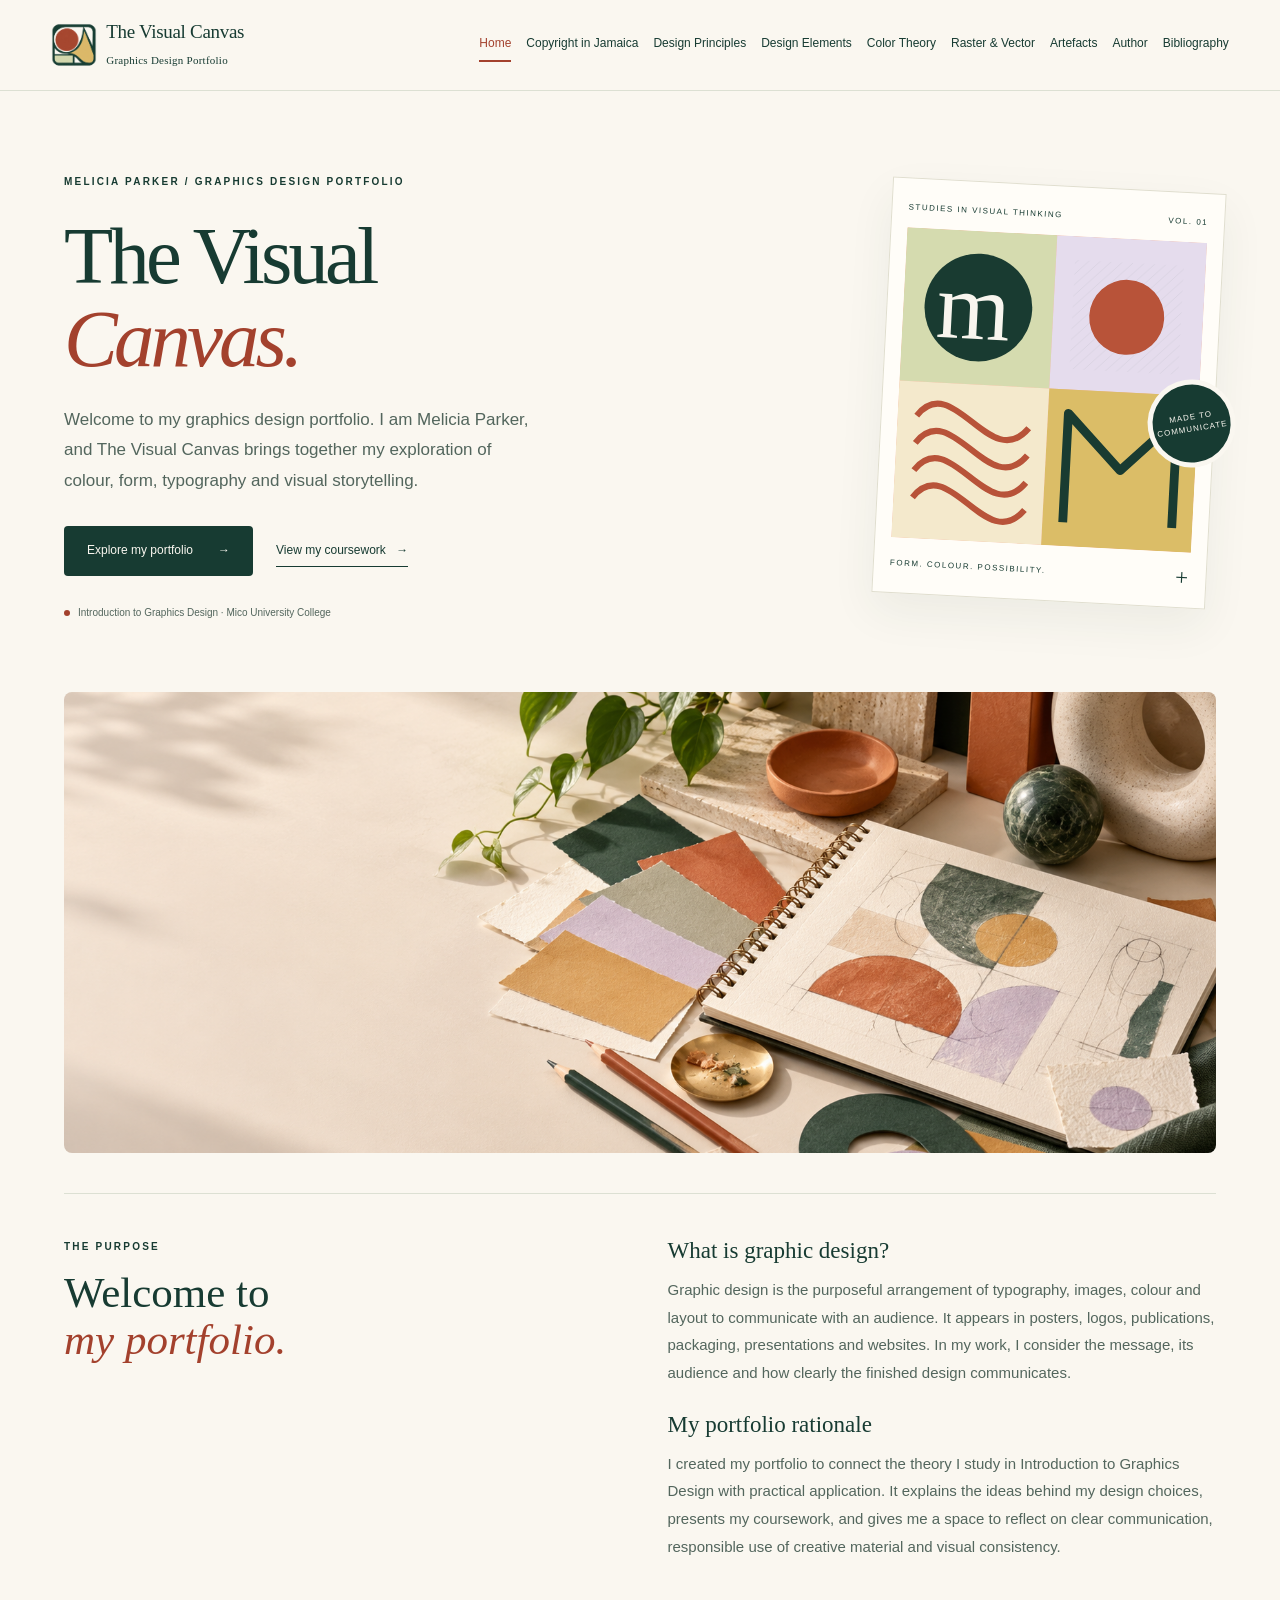
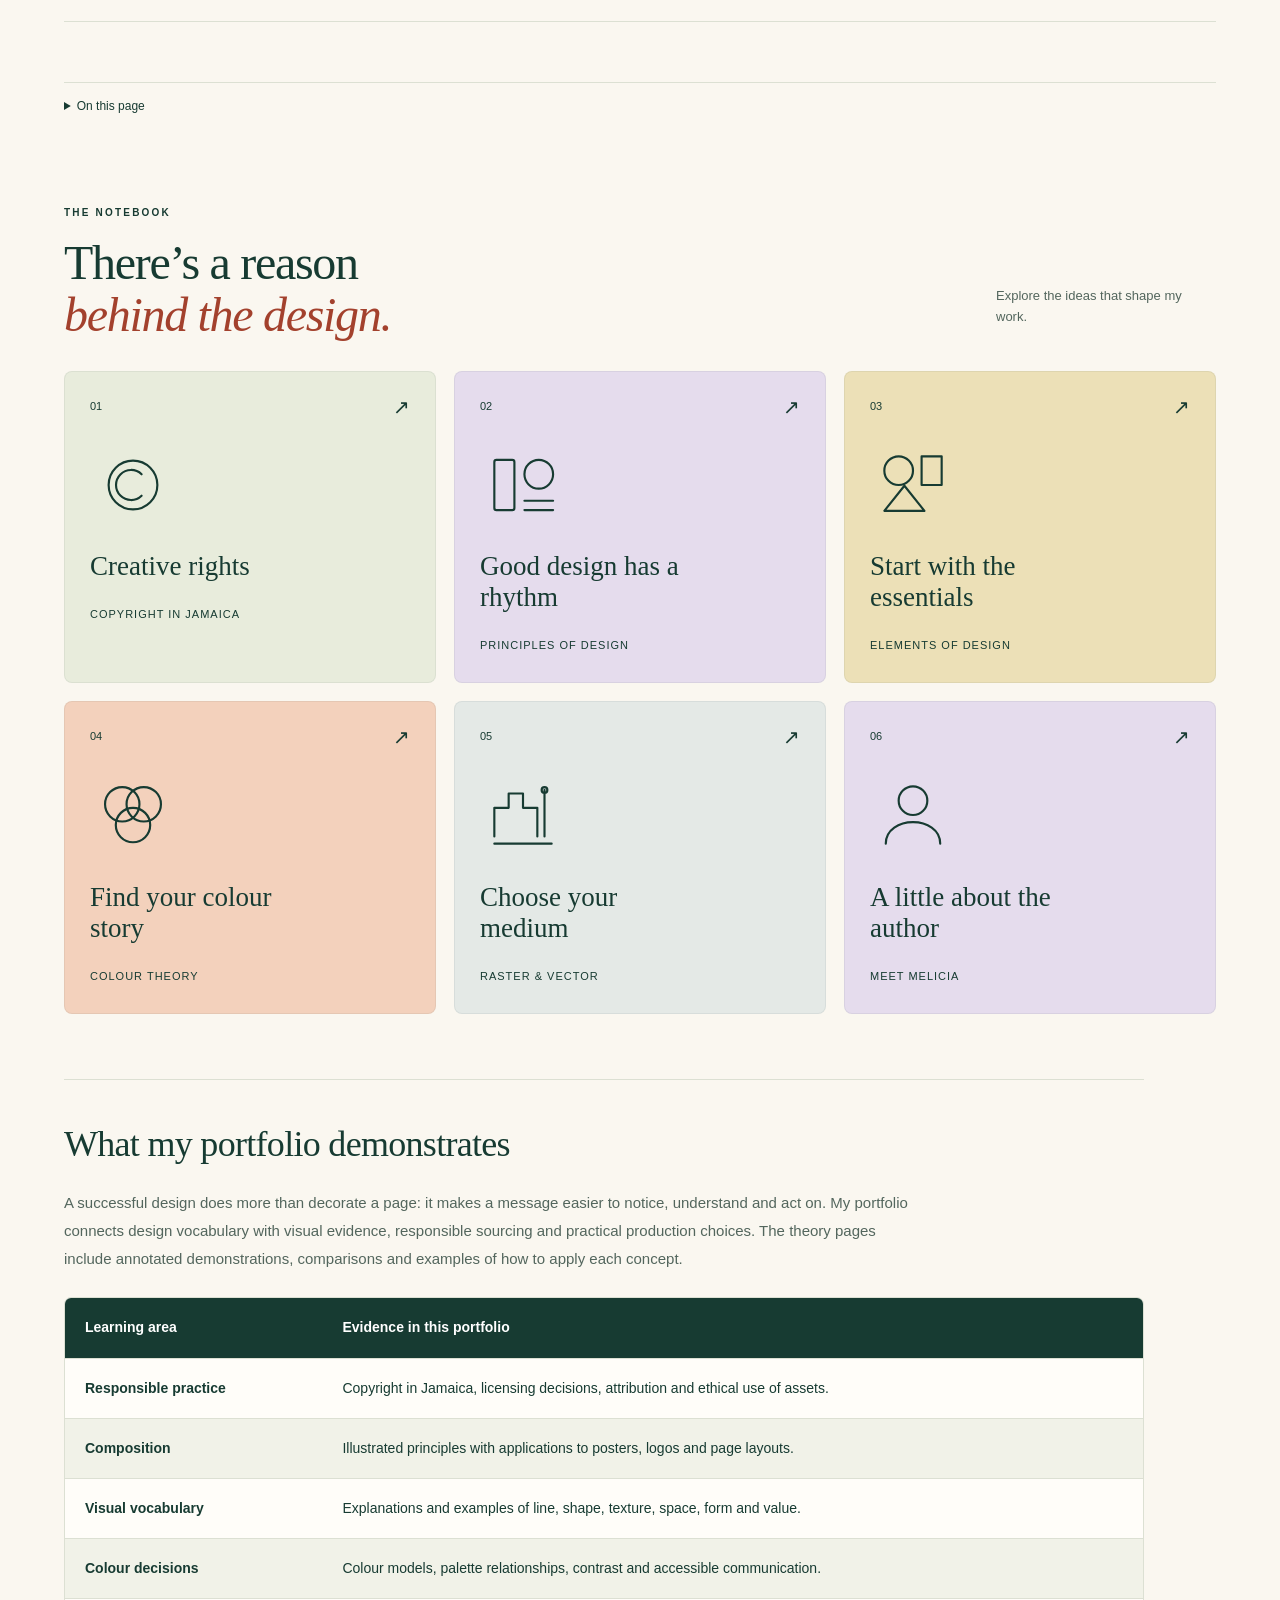
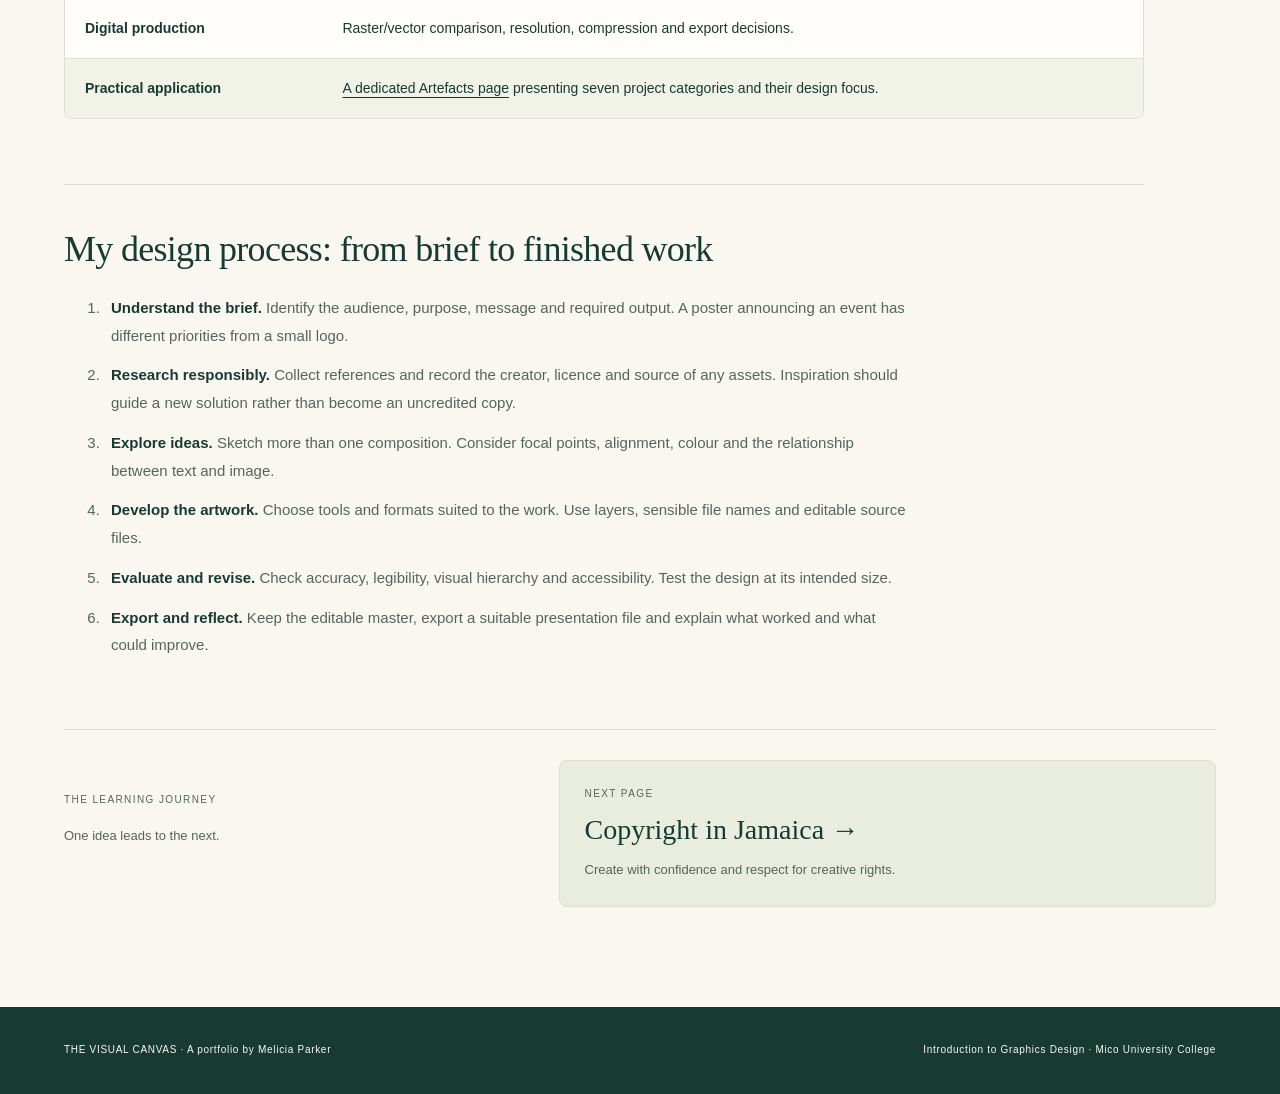
==== commit 88520cb6: "Expand design theory coverage and personalise portfolio content" ====
--- a/portfolio/index.html
+++ b/portfolio/index.html
@@ -1,2 +1,2 @@
 <!doctype html><html lang="en"><head><meta charset="utf-8"><meta name="viewport" content="width=device-width, initial-scale=1"><meta name="description" content="Graphics design portfolio exploring theory and practical coursework."><title>Home · The Visual Canvas</title><link rel="icon" type="image/png" href="./assets/visual-canvas-logo.png"><link rel="stylesheet" href="./assets/style.css"><script src="./assets/app.js" defer></script></head><body class="page-index"><a class="skip" href="#main">Skip to content</a><header><a class="brand" href="index.html" aria-label="The Visual Canvas home"><span class="brand-mark" aria-hidden="true"><img src="./assets/visual-canvas-logo.png" alt="" width="64" height="64"></span><span class="brand-wordmark"><strong>The Visual Canvas</strong>
-<span>Graphics Design Portfolio</span></span></a><button class="menu" aria-controls="navigation" aria-expanded="false">Menu</button><nav id="navigation" aria-label="Main navigation"><a href="index.html" aria-current="page">Home</a><a href="copyright.html">Copyright in Jamaica</a><a href="principles.html">Design Principles</a><a href="elements.html">Design Elements</a><a href="color.html">Color Theory</a><a href="raster-vector.html">Raster & Vector</a><a href="artefacts.html">Artefacts</a><a href="author.html">Author</a><a href="bibliography.html">Bibliography</a></nav></header><main id="main"><section class="hero"><div><p class="eyebrow">MELICIA PARKER / GRAPHICS DESIGN PORTFOLIO</p><h1>The Visual<br><em>Canvas.</em></h1><p class="lede">A graphics design portfolio exploring colour, form, typography and visual storytelling. Discover the ideas and techniques behind each composition.</p><div class="hero-actions"><a class="button" href="principles.html">Explore the portfolio <span aria-hidden="true">&#8594;</span></a><a class="text-link" href="artefacts.html">View coursework <span aria-hidden="true">&#8594;</span></a></div><div class="hero-caption"><span class="tiny-dot"></span> Introduction to Graphics Design · Mico University College</div></div><div class="hero-art"><div class="art-topline"><span>STUDIES IN VISUAL THINKING</span><span>VOL. 01</span></div><svg viewBox="0 0 440 455" role="img" aria-label="An original abstract poster combining an M letterform, geometric shapes and a colour palette"><defs><pattern id="paperlines" width="16" height="16" patternUnits="userSpaceOnUse"><path d="M0 16L16 0" stroke="#193b31" stroke-width=".5" opacity=".17"/></pattern></defs><rect width="440" height="455" fill="#f4b094"/><path d="M0 0H220V225H0Z" fill="#d5dbaf"/><circle cx="110" cy="112" r="79" fill="#193b31"/><text x="49" y="158" font-family="Georgia,serif" font-size="139" fill="#f8f5ee">m</text><path d="M220 0H440V225H220Z" fill="#e5dced"/><path d="M248 35h160v160H248Z" fill="url(#paperlines)"/><circle cx="328" cy="115" r="55" fill="#b85339"/><path d="M220 225H440V455H220Z" fill="#dbbd67"/><path d="M250 420V260l80 80 80-80v160" fill="none" stroke="#193b31" stroke-width="13" stroke-linejoin="round"/><path d="M0 225H220V455H0Z" fill="#f4e9cc"/><path d="M28 275c50-70 112 80 165 10M28 315c50-70 112 80 165 10M28 355c50-70 112 80 165 10M28 395c50-70 112 80 165 10" fill="none" stroke="#b85339" stroke-width="9"/></svg><div class="art-bottomline"><span>FORM. COLOUR. POSSIBILITY.</span><span aria-hidden="true">+</span></div><span class="art-seal" aria-hidden="true">MADE TO<br>COMMUNICATE</span></div></section><figure class="home-photo"><img src="assets/banners/home.png" alt="Creative workspace with sketchbook, geometric studies and colour samples." width="1672" height="941" decoding="async"></figure><section class="intro"><div class="intro-title"><p class="eyebrow">THE PURPOSE</p><h2>A study in visual communication.</h2></div><div class="intro-copy"><p>Welcome to this graphics design portfolio. Graphic design combines typography, imagery, colour and layout to communicate ideas to an audience. Effective design considers both how something looks and how clearly its message can be understood.</p><p>This portfolio connects design theory with visual demonstrations and practical coursework. Its purpose is to explain key concepts, explore responsible use of creative work, and show how design decisions support communication.</p></div></section><section class="explore-section"><div class="section-head"><div><p class="eyebrow">THE NOTEBOOK</p><h2>There’s a reason<br><em>behind the design.</em></h2></div><p>Explore the ideas that shape the work.</p></div><div class="explore-grid"><a class="explore-card explore-copyright" href="copyright.html"><div class="explore-card-top"><span>01</span><span aria-hidden="true">&#8599;</span></div><svg viewBox="0 0 120 120" aria-hidden="true" fill="none" stroke="currentColor" stroke-width="3" stroke-linecap="round" stroke-linejoin="round"><circle cx="60" cy="60" r="34"/><path d="M72 45a21 21 0 1 0 0 30"/></svg><h3>Creative rights</h3><span class="explore-label">Copyright in Jamaica</span></a><a class="explore-card explore-principles" href="principles.html"><div class="explore-card-top"><span>02</span><span aria-hidden="true">&#8599;</span></div><svg viewBox="0 0 120 120" aria-hidden="true" fill="none" stroke="currentColor" stroke-width="3" stroke-linecap="round" stroke-linejoin="round"><rect x="20" y="25" width="28" height="70" rx="3"/><circle cx="82" cy="45" r="20"/><path d="M62 82h40M62 95h40"/></svg><h3>Good design has a rhythm</h3><span class="explore-label">Principles of design</span></a><a class="explore-card explore-elements" href="elements.html"><div class="explore-card-top"><span>03</span><span aria-hidden="true">&#8599;</span></div><svg viewBox="0 0 120 120" aria-hidden="true" fill="none" stroke="currentColor" stroke-width="3" stroke-linecap="round" stroke-linejoin="round"><circle cx="40" cy="40" r="20"/><path d="M72 20h28v40H72ZM20 96l28-35 28 35Z"/></svg><h3>Start with the essentials</h3><span class="explore-label">Elements of design</span></a><a class="explore-card explore-color" href="color.html"><div class="explore-card-top"><span>04</span><span aria-hidden="true">&#8599;</span></div><svg viewBox="0 0 120 120" aria-hidden="true" fill="none" stroke="currentColor" stroke-width="3" stroke-linecap="round" stroke-linejoin="round"><circle cx="45" cy="45" r="24"/><circle cx="75" cy="45" r="24"/><circle cx="60" cy="74" r="24"/></svg><h3>Find your colour story</h3><span class="explore-label">Colour theory</span></a><a class="explore-card explore-raster-vector" href="raster-vector.html"><div class="explore-card-top"><span>05</span><span aria-hidden="true">&#8599;</span></div><svg viewBox="0 0 120 120" aria-hidden="true" fill="none" stroke="currentColor" stroke-width="3" stroke-linecap="round" stroke-linejoin="round"><path d="M20 90V50h20V30h20V50h20v40M90 90V25M20 100h80"/><circle cx="90" cy="25" r="4"/></svg><h3>Choose your medium</h3><span class="explore-label">Raster & vector</span></a><a class="explore-card explore-author" href="author.html"><div class="explore-card-top"><span>06</span><span aria-hidden="true">&#8599;</span></div><svg viewBox="0 0 120 120" aria-hidden="true" fill="none" stroke="currentColor" stroke-width="3" stroke-linecap="round" stroke-linejoin="round"><circle cx="60" cy="40" r="20"/><path d="M22 100c0-40 76-40 76 0"/></svg><h3>A little about the author</h3><span class="explore-label">Meet Melicia</span></a></div></section><section class="learning-section"><h2>What this portfolio demonstrates</h2><p>A successful design does more than decorate a page: it makes a message easier to notice, understand and act on. This portfolio connects design vocabulary with visual evidence, responsible sourcing and practical production choices. The theory pages include annotated demonstrations, comparisons and examples of how to apply each concept.</p><div class="table-wrap"><table><thead><tr><th scope="col">Learning area</th><th scope="col">Evidence in this portfolio</th></tr></thead><tbody><tr><td>Responsible practice</td><td>Copyright in Jamaica, licensing decisions, attribution and ethical use of assets.</td></tr><tr><td>Composition</td><td>Illustrated principles with applications to posters, logos and page layouts.</td></tr><tr><td>Visual vocabulary</td><td>Explanations and examples of line, shape, texture, space, form and value.</td></tr><tr><td>Colour decisions</td><td>Colour models, palette relationships, contrast and accessible communication.</td></tr><tr><td>Digital production</td><td>Raster/vector comparison, resolution, compression and export decisions.</td></tr><tr><td>Practical application</td><td><a href="artefacts.html">A dedicated Artefacts page</a> presenting seven project categories and their design focus.</td></tr></tbody></table></div></section><section class="learning-section"><h2>A design process: from brief to finished work</h2><ol class="process"><li><strong>Understand the brief.</strong> Identify the audience, purpose, message and required output. A poster announcing an event has different priorities from a small logo.</li><li><strong>Research responsibly.</strong> Collect references and record the creator, licence and source of any assets. Inspiration should guide a new solution rather than become an uncredited copy.</li><li><strong>Explore ideas.</strong> Sketch more than one composition. Consider focal points, alignment, colour and the relationship between text and image.</li><li><strong>Develop the artwork.</strong> Choose tools and formats suited to the work. Use layers, sensible file names and editable source files.</li><li><strong>Evaluate and revise.</strong> Check accuracy, legibility, visual hierarchy and accessibility. Test the design at its intended size.</li><li><strong>Export and reflect.</strong> Keep the editable master, export a suitable presentation file and explain what worked and what could improve.</li></ol></section><nav class="page-journey" aria-label="Page navigation"><div class="journey-intro"><span>THE LEARNING JOURNEY</span><p>One idea leads to the next.</p></div><a class="journey-next" href="copyright.html"><span>Next page</span><strong>Copyright in Jamaica &rarr;</strong><p>Create with confidence and respect for creative rights.</p></a></nav></main><footer><span>THE VISUAL CANVAS · A portfolio by Melicia Parker</span><span>Introduction to Graphics Design · Mico University College</span></footer></body></html>+<span>Graphics Design Portfolio</span></span></a><button class="menu" aria-controls="navigation" aria-expanded="false">Menu</button><nav id="navigation" aria-label="Main navigation"><a href="index.html" aria-current="page">Home</a><a href="copyright.html">Copyright in Jamaica</a><a href="principles.html">Design Principles</a><a href="elements.html">Design Elements</a><a href="color.html">Color Theory</a><a href="raster-vector.html">Raster & Vector</a><a href="artefacts.html">Artefacts</a><a href="author.html">Author</a><a href="bibliography.html">Bibliography</a></nav></header><main id="main"><section class="hero"><div><p class="eyebrow">MELICIA PARKER / GRAPHICS DESIGN PORTFOLIO</p><h1>The Visual<br><em>Canvas.</em></h1><p class="lede">Welcome to my graphics design portfolio. I am Melicia Parker, and The Visual Canvas brings together my exploration of colour, form, typography and visual storytelling.</p><div class="hero-actions"><a class="button" href="principles.html">Explore my portfolio <span aria-hidden="true">&#8594;</span></a><a class="text-link" href="artefacts.html">View my coursework <span aria-hidden="true">&#8594;</span></a></div><div class="hero-caption"><span class="tiny-dot"></span> Introduction to Graphics Design · Mico University College</div></div><div class="hero-art"><div class="art-topline"><span>STUDIES IN VISUAL THINKING</span><span>VOL. 01</span></div><svg viewBox="0 0 440 455" role="img" aria-label="An original abstract poster combining an M letterform, geometric shapes and a colour palette"><defs><pattern id="paperlines" width="16" height="16" patternUnits="userSpaceOnUse"><path d="M0 16L16 0" stroke="#193b31" stroke-width=".5" opacity=".17"/></pattern></defs><rect width="440" height="455" fill="#f4b094"/><path d="M0 0H220V225H0Z" fill="#d5dbaf"/><circle cx="110" cy="112" r="79" fill="#193b31"/><text x="49" y="158" font-family="Georgia,serif" font-size="139" fill="#f8f5ee">m</text><path d="M220 0H440V225H220Z" fill="#e5dced"/><path d="M248 35h160v160H248Z" fill="url(#paperlines)"/><circle cx="328" cy="115" r="55" fill="#b85339"/><path d="M220 225H440V455H220Z" fill="#dbbd67"/><path d="M250 420V260l80 80 80-80v160" fill="none" stroke="#193b31" stroke-width="13" stroke-linejoin="round"/><path d="M0 225H220V455H0Z" fill="#f4e9cc"/><path d="M28 275c50-70 112 80 165 10M28 315c50-70 112 80 165 10M28 355c50-70 112 80 165 10M28 395c50-70 112 80 165 10" fill="none" stroke="#b85339" stroke-width="9"/></svg><div class="art-bottomline"><span>FORM. COLOUR. POSSIBILITY.</span><span aria-hidden="true">+</span></div><span class="art-seal" aria-hidden="true">MADE TO<br>COMMUNICATE</span></div></section><figure class="home-photo"><img src="assets/banners/home.png" alt="Creative workspace with sketchbook, geometric studies and colour samples." width="1672" height="941" decoding="async"></figure><section class="intro"><div class="intro-title"><p class="eyebrow">THE PURPOSE</p><h2>Welcome to<br><em>my portfolio.</em></h2></div><div class="intro-copy"><h3 class="intro-subheading">What is graphic design?</h3><p>Graphic design is the purposeful arrangement of typography, images, colour and layout to communicate with an audience. It appears in posters, logos, publications, packaging, presentations and websites. In my work, I consider the message, its audience and how clearly the finished design communicates.</p><h3 class="intro-subheading">My portfolio rationale</h3><p>I created my portfolio to connect the theory I study in Introduction to Graphics Design with practical application. It explains the ideas behind my design choices, presents my coursework, and gives me a space to reflect on clear communication, responsible use of creative material and visual consistency.</p></div></section><section class="explore-section"><div class="section-head"><div><p class="eyebrow">THE NOTEBOOK</p><h2>There’s a reason<br><em>behind the design.</em></h2></div><p>Explore the ideas that shape my work.</p></div><div class="explore-grid"><a class="explore-card explore-copyright" href="copyright.html"><div class="explore-card-top"><span>01</span><span aria-hidden="true">&#8599;</span></div><svg viewBox="0 0 120 120" aria-hidden="true" fill="none" stroke="currentColor" stroke-width="3" stroke-linecap="round" stroke-linejoin="round"><circle cx="60" cy="60" r="34"/><path d="M72 45a21 21 0 1 0 0 30"/></svg><h3>Creative rights</h3><span class="explore-label">Copyright in Jamaica</span></a><a class="explore-card explore-principles" href="principles.html"><div class="explore-card-top"><span>02</span><span aria-hidden="true">&#8599;</span></div><svg viewBox="0 0 120 120" aria-hidden="true" fill="none" stroke="currentColor" stroke-width="3" stroke-linecap="round" stroke-linejoin="round"><rect x="20" y="25" width="28" height="70" rx="3"/><circle cx="82" cy="45" r="20"/><path d="M62 82h40M62 95h40"/></svg><h3>Good design has a rhythm</h3><span class="explore-label">Principles of design</span></a><a class="explore-card explore-elements" href="elements.html"><div class="explore-card-top"><span>03</span><span aria-hidden="true">&#8599;</span></div><svg viewBox="0 0 120 120" aria-hidden="true" fill="none" stroke="currentColor" stroke-width="3" stroke-linecap="round" stroke-linejoin="round"><circle cx="40" cy="40" r="20"/><path d="M72 20h28v40H72ZM20 96l28-35 28 35Z"/></svg><h3>Start with the essentials</h3><span class="explore-label">Elements of design</span></a><a class="explore-card explore-color" href="color.html"><div class="explore-card-top"><span>04</span><span aria-hidden="true">&#8599;</span></div><svg viewBox="0 0 120 120" aria-hidden="true" fill="none" stroke="currentColor" stroke-width="3" stroke-linecap="round" stroke-linejoin="round"><circle cx="45" cy="45" r="24"/><circle cx="75" cy="45" r="24"/><circle cx="60" cy="74" r="24"/></svg><h3>Find your colour story</h3><span class="explore-label">Colour theory</span></a><a class="explore-card explore-raster-vector" href="raster-vector.html"><div class="explore-card-top"><span>05</span><span aria-hidden="true">&#8599;</span></div><svg viewBox="0 0 120 120" aria-hidden="true" fill="none" stroke="currentColor" stroke-width="3" stroke-linecap="round" stroke-linejoin="round"><path d="M20 90V50h20V30h20V50h20v40M90 90V25M20 100h80"/><circle cx="90" cy="25" r="4"/></svg><h3>Choose your medium</h3><span class="explore-label">Raster & vector</span></a><a class="explore-card explore-author" href="author.html"><div class="explore-card-top"><span>06</span><span aria-hidden="true">&#8599;</span></div><svg viewBox="0 0 120 120" aria-hidden="true" fill="none" stroke="currentColor" stroke-width="3" stroke-linecap="round" stroke-linejoin="round"><circle cx="60" cy="40" r="20"/><path d="M22 100c0-40 76-40 76 0"/></svg><h3>A little about the author</h3><span class="explore-label">Meet Melicia</span></a></div></section><section class="learning-section"><h2>What my portfolio demonstrates</h2><p>A successful design does more than decorate a page: it makes a message easier to notice, understand and act on. My portfolio connects design vocabulary with visual evidence, responsible sourcing and practical production choices. The theory pages include annotated demonstrations, comparisons and examples of how to apply each concept.</p><div class="table-wrap"><table><thead><tr><th scope="col">Learning area</th><th scope="col">Evidence in this portfolio</th></tr></thead><tbody><tr><td>Responsible practice</td><td>Copyright in Jamaica, licensing decisions, attribution and ethical use of assets.</td></tr><tr><td>Composition</td><td>Illustrated principles with applications to posters, logos and page layouts.</td></tr><tr><td>Visual vocabulary</td><td>Explanations and examples of line, shape, texture, space, form and value.</td></tr><tr><td>Colour decisions</td><td>Colour models, palette relationships, contrast and accessible communication.</td></tr><tr><td>Digital production</td><td>Raster/vector comparison, resolution, compression and export decisions.</td></tr><tr><td>Practical application</td><td><a href="artefacts.html">A dedicated Artefacts page</a> presenting seven project categories and their design focus.</td></tr></tbody></table></div></section><section class="learning-section"><h2>My design process: from brief to finished work</h2><ol class="process"><li><strong>Understand the brief.</strong> Identify the audience, purpose, message and required output. A poster announcing an event has different priorities from a small logo.</li><li><strong>Research responsibly.</strong> Collect references and record the creator, licence and source of any assets. Inspiration should guide a new solution rather than become an uncredited copy.</li><li><strong>Explore ideas.</strong> Sketch more than one composition. Consider focal points, alignment, colour and the relationship between text and image.</li><li><strong>Develop the artwork.</strong> Choose tools and formats suited to the work. Use layers, sensible file names and editable source files.</li><li><strong>Evaluate and revise.</strong> Check accuracy, legibility, visual hierarchy and accessibility. Test the design at its intended size.</li><li><strong>Export and reflect.</strong> Keep the editable master, export a suitable presentation file and explain what worked and what could improve.</li></ol></section><nav class="page-journey" aria-label="Page navigation"><div class="journey-intro"><span>THE LEARNING JOURNEY</span><p>One idea leads to the next.</p></div><a class="journey-next" href="copyright.html"><span>Next page</span><strong>Copyright in Jamaica &rarr;</strong><p>Create with confidence and respect for creative rights.</p></a></nav></main><footer><span>THE VISUAL CANVAS · A portfolio by Melicia Parker</span><span>Introduction to Graphics Design · Mico University College</span></footer></body></html>
--- a/portfolio/assets/style.css
+++ b/portfolio/assets/style.css
@@ -126,3 +126,7 @@
 
 /* Consistent serif lettering and clear separation in the header wordmark. */
 .brand-wordmark{gap:10px}.brand-wordmark strong{font-family:Georgia,'Times New Roman',serif;font-weight:normal}.brand-wordmark>span{font-family:Georgia,'Times New Roman',serif;font-size:11px;letter-spacing:.25px;line-height:1.3}@media(max-width:650px){.brand-wordmark{gap:8px}.brand-wordmark>span{font-size:10px;letter-spacing:0}}@media(max-width:380px){.brand-wordmark>span{font-size:9px}}
+
+.card .application{font-size:14px;border-top:1px solid var(--line);padding-top:15px}.card .application strong{color:var(--ink)}.source-note{margin-top:25px}#design-textbook a{overflow-wrap:anywhere}
+
+.intro-copy .intro-subheading{font-size:23px;margin:0 0 12px}.intro-copy p+.intro-subheading{margin-top:26px}.learning-section>p.source-note{font-size:13px}
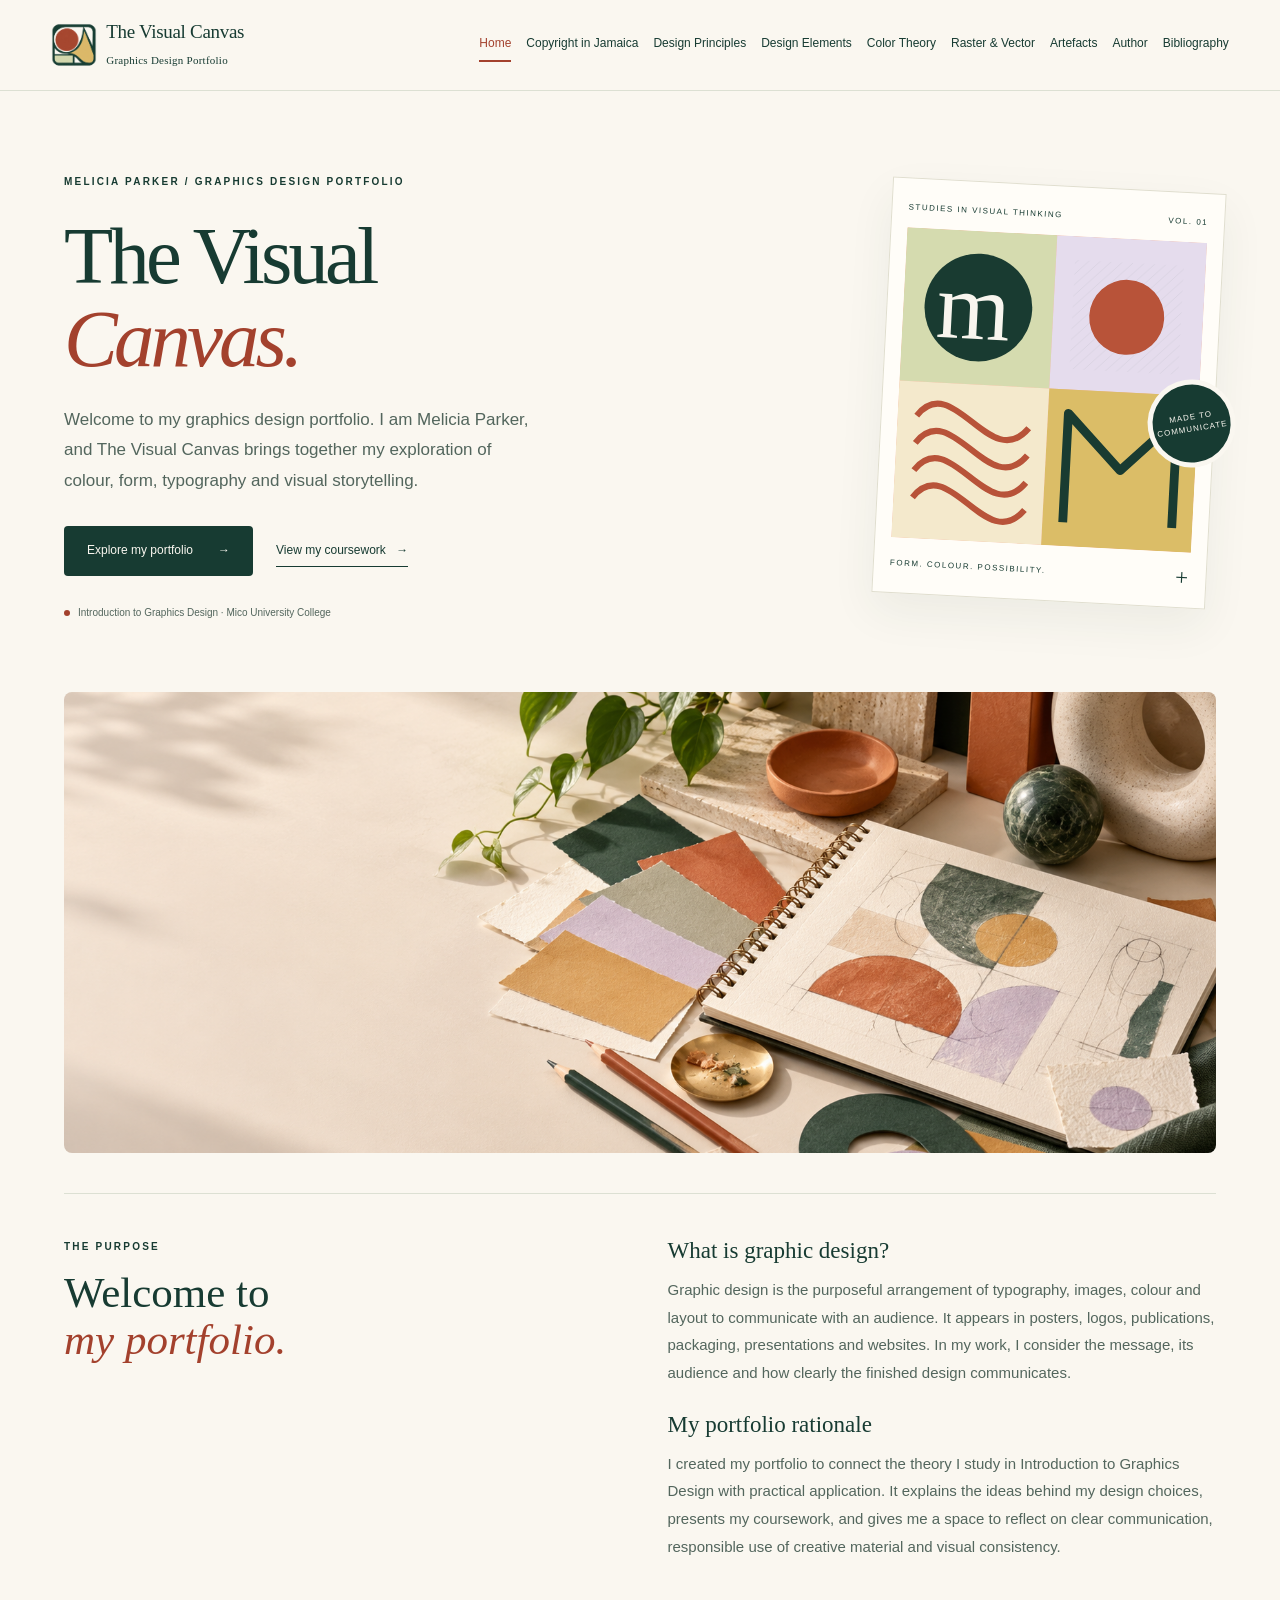
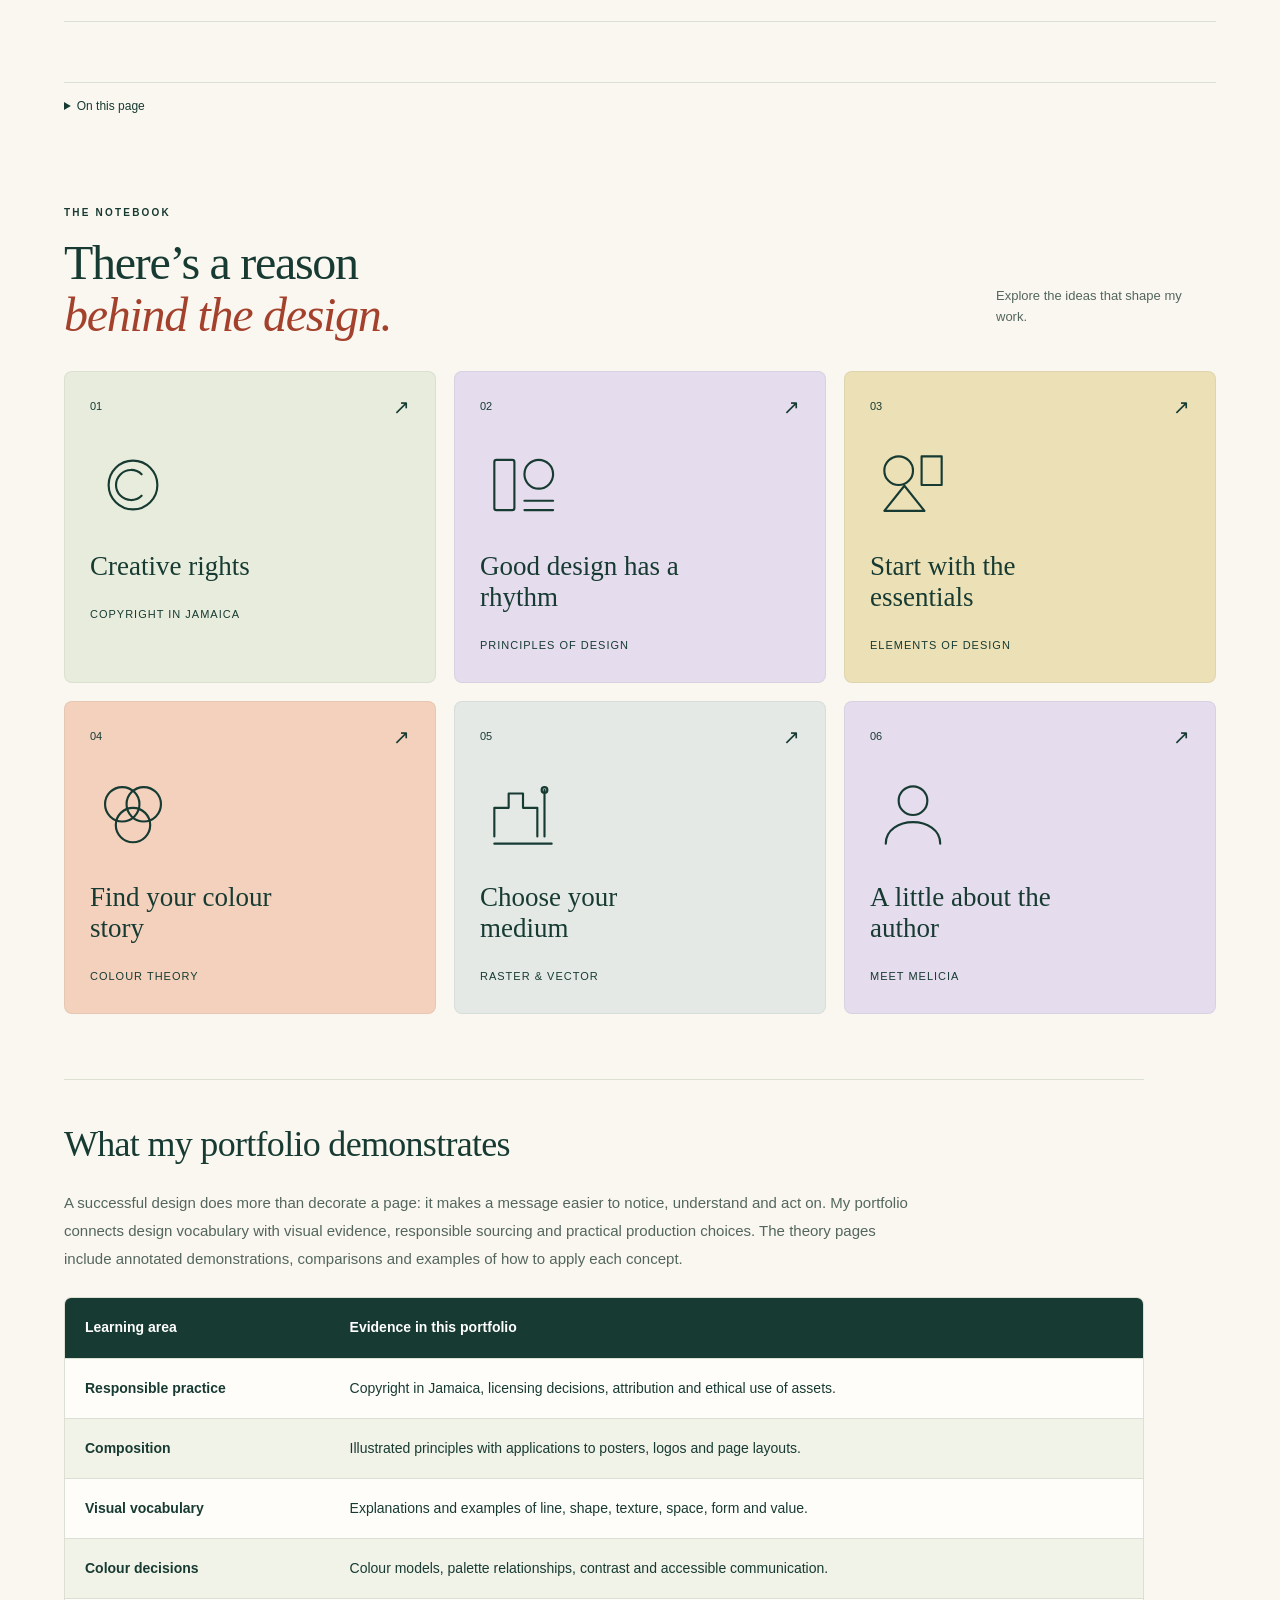
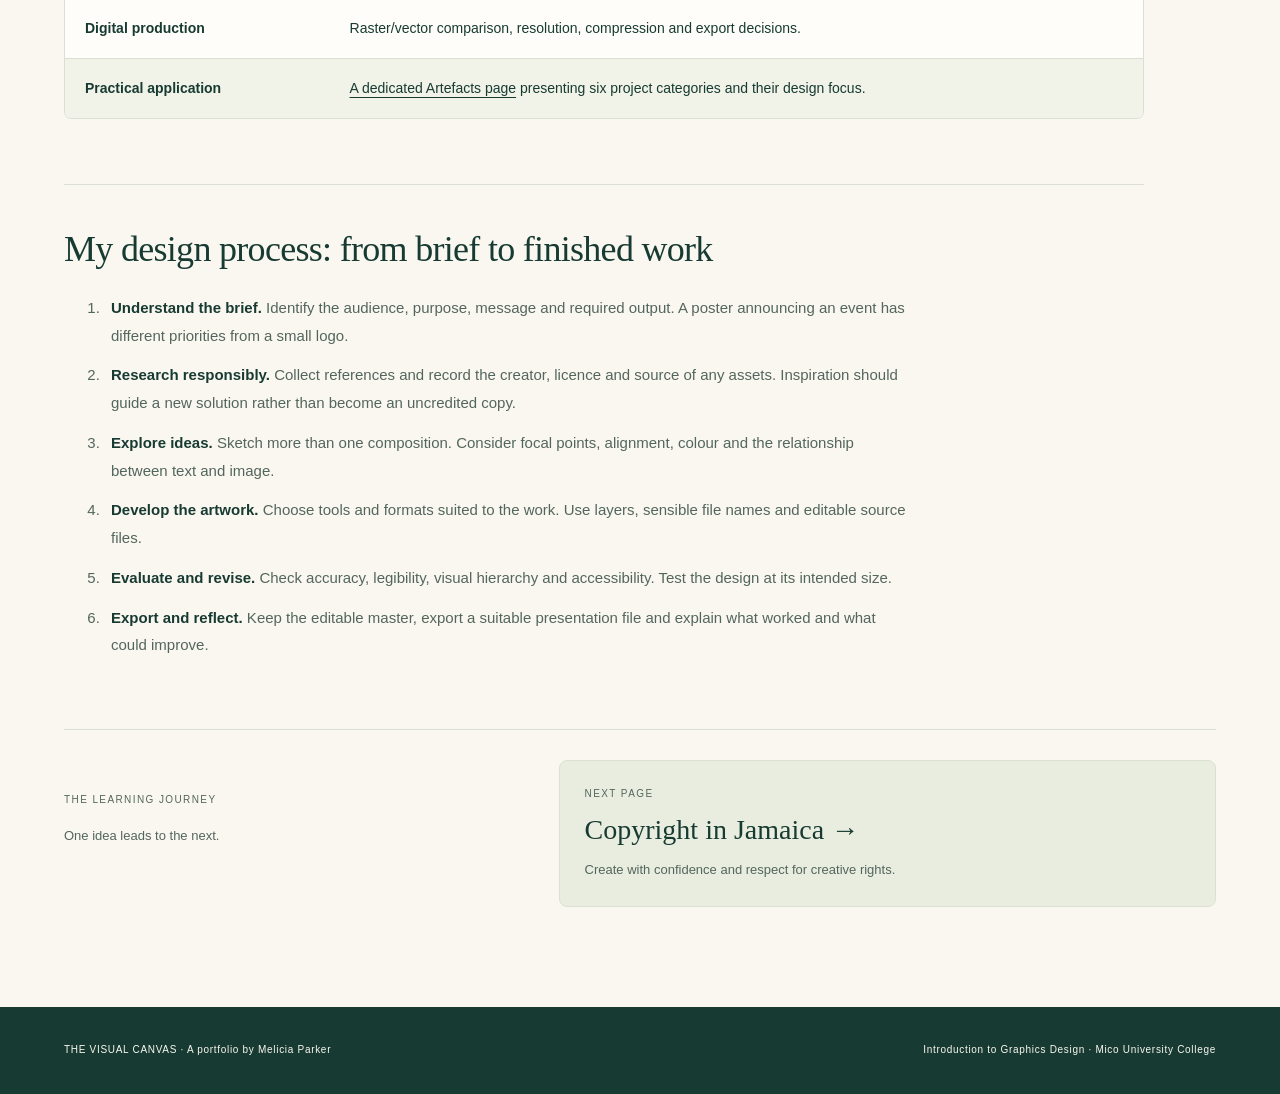
==== commit ea670f1a: "Remove Logo Design from required artefacts and update counts" ====
--- a/portfolio/index.html
+++ b/portfolio/index.html
@@ -1,2 +1,2 @@
-<!doctype html><html lang="en"><head><meta charset="utf-8"><meta name="viewport" content="width=device-width, initial-scale=1"><meta name="description" content="Graphics design portfolio exploring theory and practical coursework."><title>Home · The Visual Canvas</title><link rel="icon" type="image/png" href="./assets/visual-canvas-logo.png"><link rel="stylesheet" href="./assets/style.css"><script src="./assets/app.js" defer></script></head><body class="page-index"><a class="skip" href="#main">Skip to content</a><header><a class="brand" href="index.html" aria-label="The Visual Canvas home"><span class="brand-mark" aria-hidden="true"><img src="./assets/visual-canvas-logo.png" alt="" width="64" height="64"></span><span class="brand-wordmark"><strong>The Visual Canvas</strong>
-<span>Graphics Design Portfolio</span></span></a><button class="menu" aria-controls="navigation" aria-expanded="false">Menu</button><nav id="navigation" aria-label="Main navigation"><a href="index.html" aria-current="page">Home</a><a href="copyright.html">Copyright in Jamaica</a><a href="principles.html">Design Principles</a><a href="elements.html">Design Elements</a><a href="color.html">Color Theory</a><a href="raster-vector.html">Raster & Vector</a><a href="artefacts.html">Artefacts</a><a href="author.html">Author</a><a href="bibliography.html">Bibliography</a></nav></header><main id="main"><section class="hero"><div><p class="eyebrow">MELICIA PARKER / GRAPHICS DESIGN PORTFOLIO</p><h1>The Visual<br><em>Canvas.</em></h1><p class="lede">Welcome to my graphics design portfolio. I am Melicia Parker, and The Visual Canvas brings together my exploration of colour, form, typography and visual storytelling.</p><div class="hero-actions"><a class="button" href="principles.html">Explore my portfolio <span aria-hidden="true">&#8594;</span></a><a class="text-link" href="artefacts.html">View my coursework <span aria-hidden="true">&#8594;</span></a></div><div class="hero-caption"><span class="tiny-dot"></span> Introduction to Graphics Design · Mico University College</div></div><div class="hero-art"><div class="art-topline"><span>STUDIES IN VISUAL THINKING</span><span>VOL. 01</span></div><svg viewBox="0 0 440 455" role="img" aria-label="An original abstract poster combining an M letterform, geometric shapes and a colour palette"><defs><pattern id="paperlines" width="16" height="16" patternUnits="userSpaceOnUse"><path d="M0 16L16 0" stroke="#193b31" stroke-width=".5" opacity=".17"/></pattern></defs><rect width="440" height="455" fill="#f4b094"/><path d="M0 0H220V225H0Z" fill="#d5dbaf"/><circle cx="110" cy="112" r="79" fill="#193b31"/><text x="49" y="158" font-family="Georgia,serif" font-size="139" fill="#f8f5ee">m</text><path d="M220 0H440V225H220Z" fill="#e5dced"/><path d="M248 35h160v160H248Z" fill="url(#paperlines)"/><circle cx="328" cy="115" r="55" fill="#b85339"/><path d="M220 225H440V455H220Z" fill="#dbbd67"/><path d="M250 420V260l80 80 80-80v160" fill="none" stroke="#193b31" stroke-width="13" stroke-linejoin="round"/><path d="M0 225H220V455H0Z" fill="#f4e9cc"/><path d="M28 275c50-70 112 80 165 10M28 315c50-70 112 80 165 10M28 355c50-70 112 80 165 10M28 395c50-70 112 80 165 10" fill="none" stroke="#b85339" stroke-width="9"/></svg><div class="art-bottomline"><span>FORM. COLOUR. POSSIBILITY.</span><span aria-hidden="true">+</span></div><span class="art-seal" aria-hidden="true">MADE TO<br>COMMUNICATE</span></div></section><figure class="home-photo"><img src="assets/banners/home.png" alt="Creative workspace with sketchbook, geometric studies and colour samples." width="1672" height="941" decoding="async"></figure><section class="intro"><div class="intro-title"><p class="eyebrow">THE PURPOSE</p><h2>Welcome to<br><em>my portfolio.</em></h2></div><div class="intro-copy"><h3 class="intro-subheading">What is graphic design?</h3><p>Graphic design is the purposeful arrangement of typography, images, colour and layout to communicate with an audience. It appears in posters, logos, publications, packaging, presentations and websites. In my work, I consider the message, its audience and how clearly the finished design communicates.</p><h3 class="intro-subheading">My portfolio rationale</h3><p>I created my portfolio to connect the theory I study in Introduction to Graphics Design with practical application. It explains the ideas behind my design choices, presents my coursework, and gives me a space to reflect on clear communication, responsible use of creative material and visual consistency.</p></div></section><section class="explore-section"><div class="section-head"><div><p class="eyebrow">THE NOTEBOOK</p><h2>There’s a reason<br><em>behind the design.</em></h2></div><p>Explore the ideas that shape my work.</p></div><div class="explore-grid"><a class="explore-card explore-copyright" href="copyright.html"><div class="explore-card-top"><span>01</span><span aria-hidden="true">&#8599;</span></div><svg viewBox="0 0 120 120" aria-hidden="true" fill="none" stroke="currentColor" stroke-width="3" stroke-linecap="round" stroke-linejoin="round"><circle cx="60" cy="60" r="34"/><path d="M72 45a21 21 0 1 0 0 30"/></svg><h3>Creative rights</h3><span class="explore-label">Copyright in Jamaica</span></a><a class="explore-card explore-principles" href="principles.html"><div class="explore-card-top"><span>02</span><span aria-hidden="true">&#8599;</span></div><svg viewBox="0 0 120 120" aria-hidden="true" fill="none" stroke="currentColor" stroke-width="3" stroke-linecap="round" stroke-linejoin="round"><rect x="20" y="25" width="28" height="70" rx="3"/><circle cx="82" cy="45" r="20"/><path d="M62 82h40M62 95h40"/></svg><h3>Good design has a rhythm</h3><span class="explore-label">Principles of design</span></a><a class="explore-card explore-elements" href="elements.html"><div class="explore-card-top"><span>03</span><span aria-hidden="true">&#8599;</span></div><svg viewBox="0 0 120 120" aria-hidden="true" fill="none" stroke="currentColor" stroke-width="3" stroke-linecap="round" stroke-linejoin="round"><circle cx="40" cy="40" r="20"/><path d="M72 20h28v40H72ZM20 96l28-35 28 35Z"/></svg><h3>Start with the essentials</h3><span class="explore-label">Elements of design</span></a><a class="explore-card explore-color" href="color.html"><div class="explore-card-top"><span>04</span><span aria-hidden="true">&#8599;</span></div><svg viewBox="0 0 120 120" aria-hidden="true" fill="none" stroke="currentColor" stroke-width="3" stroke-linecap="round" stroke-linejoin="round"><circle cx="45" cy="45" r="24"/><circle cx="75" cy="45" r="24"/><circle cx="60" cy="74" r="24"/></svg><h3>Find your colour story</h3><span class="explore-label">Colour theory</span></a><a class="explore-card explore-raster-vector" href="raster-vector.html"><div class="explore-card-top"><span>05</span><span aria-hidden="true">&#8599;</span></div><svg viewBox="0 0 120 120" aria-hidden="true" fill="none" stroke="currentColor" stroke-width="3" stroke-linecap="round" stroke-linejoin="round"><path d="M20 90V50h20V30h20V50h20v40M90 90V25M20 100h80"/><circle cx="90" cy="25" r="4"/></svg><h3>Choose your medium</h3><span class="explore-label">Raster & vector</span></a><a class="explore-card explore-author" href="author.html"><div class="explore-card-top"><span>06</span><span aria-hidden="true">&#8599;</span></div><svg viewBox="0 0 120 120" aria-hidden="true" fill="none" stroke="currentColor" stroke-width="3" stroke-linecap="round" stroke-linejoin="round"><circle cx="60" cy="40" r="20"/><path d="M22 100c0-40 76-40 76 0"/></svg><h3>A little about the author</h3><span class="explore-label">Meet Melicia</span></a></div></section><section class="learning-section"><h2>What my portfolio demonstrates</h2><p>A successful design does more than decorate a page: it makes a message easier to notice, understand and act on. My portfolio connects design vocabulary with visual evidence, responsible sourcing and practical production choices. The theory pages include annotated demonstrations, comparisons and examples of how to apply each concept.</p><div class="table-wrap"><table><thead><tr><th scope="col">Learning area</th><th scope="col">Evidence in this portfolio</th></tr></thead><tbody><tr><td>Responsible practice</td><td>Copyright in Jamaica, licensing decisions, attribution and ethical use of assets.</td></tr><tr><td>Composition</td><td>Illustrated principles with applications to posters, logos and page layouts.</td></tr><tr><td>Visual vocabulary</td><td>Explanations and examples of line, shape, texture, space, form and value.</td></tr><tr><td>Colour decisions</td><td>Colour models, palette relationships, contrast and accessible communication.</td></tr><tr><td>Digital production</td><td>Raster/vector comparison, resolution, compression and export decisions.</td></tr><tr><td>Practical application</td><td><a href="artefacts.html">A dedicated Artefacts page</a> presenting seven project categories and their design focus.</td></tr></tbody></table></div></section><section class="learning-section"><h2>My design process: from brief to finished work</h2><ol class="process"><li><strong>Understand the brief.</strong> Identify the audience, purpose, message and required output. A poster announcing an event has different priorities from a small logo.</li><li><strong>Research responsibly.</strong> Collect references and record the creator, licence and source of any assets. Inspiration should guide a new solution rather than become an uncredited copy.</li><li><strong>Explore ideas.</strong> Sketch more than one composition. Consider focal points, alignment, colour and the relationship between text and image.</li><li><strong>Develop the artwork.</strong> Choose tools and formats suited to the work. Use layers, sensible file names and editable source files.</li><li><strong>Evaluate and revise.</strong> Check accuracy, legibility, visual hierarchy and accessibility. Test the design at its intended size.</li><li><strong>Export and reflect.</strong> Keep the editable master, export a suitable presentation file and explain what worked and what could improve.</li></ol></section><nav class="page-journey" aria-label="Page navigation"><div class="journey-intro"><span>THE LEARNING JOURNEY</span><p>One idea leads to the next.</p></div><a class="journey-next" href="copyright.html"><span>Next page</span><strong>Copyright in Jamaica &rarr;</strong><p>Create with confidence and respect for creative rights.</p></a></nav></main><footer><span>THE VISUAL CANVAS · A portfolio by Melicia Parker</span><span>Introduction to Graphics Design · Mico University College</span></footer></body></html>+<!doctype html><html lang="en"><head><meta charset="utf-8"><meta name="viewport" content="width=device-width, initial-scale=1"><meta name="description" content="Graphics design portfolio exploring theory and practical coursework."><title>Home · The Visual Canvas</title><link rel="icon" type="image/png" href="./assets/visual-canvas-logo.png"><link rel="stylesheet" href="./assets/style.css?v=20261114-presentation"><script src="./assets/app.js?v=20261114-presentation" defer></script></head><body class="page-index"><a class="skip" href="#main">Skip to content</a><header><a class="brand" href="index.html" aria-label="The Visual Canvas home"><span class="brand-mark" aria-hidden="true"><img src="./assets/visual-canvas-logo.png" alt="" width="64" height="64"></span><span class="brand-wordmark"><strong>The Visual Canvas</strong>
+<span>Graphics Design Portfolio</span></span></a><button class="menu" aria-controls="navigation" aria-expanded="false">Menu</button><nav id="navigation" aria-label="Main navigation"><a href="index.html" aria-current="page">Home</a><a href="copyright.html">Copyright in Jamaica</a><a href="principles.html">Design Principles</a><a href="elements.html">Design Elements</a><a href="color.html">Color Theory</a><a href="raster-vector.html">Raster & Vector</a><a href="artefacts.html">Artefacts</a><a href="author.html">Author</a><a href="bibliography.html">Bibliography</a></nav></header><main id="main"><section class="hero"><div><p class="eyebrow">MELICIA PARKER / GRAPHICS DESIGN PORTFOLIO</p><h1>The Visual<br><em>Canvas.</em></h1><p class="lede">Welcome to my graphics design portfolio. I am Melicia Parker, and The Visual Canvas brings together my exploration of colour, form, typography and visual storytelling.</p><div class="hero-actions"><a class="button" href="principles.html">Explore my portfolio <span aria-hidden="true">&#8594;</span></a><a class="text-link" href="artefacts.html">View my coursework <span aria-hidden="true">&#8594;</span></a></div><div class="hero-caption"><span class="tiny-dot"></span> Introduction to Graphics Design · Mico University College</div></div><div class="hero-art"><div class="art-topline"><span>STUDIES IN VISUAL THINKING</span><span>VOL. 01</span></div><svg viewBox="0 0 440 455" role="img" aria-label="An original abstract poster combining an M letterform, geometric shapes and a colour palette"><defs><pattern id="paperlines" width="16" height="16" patternUnits="userSpaceOnUse"><path d="M0 16L16 0" stroke="#193b31" stroke-width=".5" opacity=".17"/></pattern></defs><rect width="440" height="455" fill="#f4b094"/><path d="M0 0H220V225H0Z" fill="#d5dbaf"/><circle cx="110" cy="112" r="79" fill="#193b31"/><text x="49" y="158" font-family="Georgia,serif" font-size="139" fill="#f8f5ee">m</text><path d="M220 0H440V225H220Z" fill="#e5dced"/><path d="M248 35h160v160H248Z" fill="url(#paperlines)"/><circle cx="328" cy="115" r="55" fill="#b85339"/><path d="M220 225H440V455H220Z" fill="#dbbd67"/><path d="M250 420V260l80 80 80-80v160" fill="none" stroke="#193b31" stroke-width="13" stroke-linejoin="round"/><path d="M0 225H220V455H0Z" fill="#f4e9cc"/><path d="M28 275c50-70 112 80 165 10M28 315c50-70 112 80 165 10M28 355c50-70 112 80 165 10M28 395c50-70 112 80 165 10" fill="none" stroke="#b85339" stroke-width="9"/></svg><div class="art-bottomline"><span>FORM. COLOUR. POSSIBILITY.</span><span aria-hidden="true">+</span></div><span class="art-seal" aria-hidden="true">MADE TO<br>COMMUNICATE</span></div></section><figure class="home-photo"><img src="assets/banners/home.png" alt="Creative workspace with sketchbook, geometric studies and colour samples." width="1672" height="941" decoding="async"></figure><section class="intro"><div class="intro-title"><p class="eyebrow">THE PURPOSE</p><h2>Welcome to<br><em>my portfolio.</em></h2></div><div class="intro-copy"><h3 class="intro-subheading">What is graphic design?</h3><p>Graphic design is the purposeful arrangement of typography, images, colour and layout to communicate with an audience. It appears in posters, logos, publications, packaging, presentations and websites. In my work, I consider the message, its audience and how clearly the finished design communicates.</p><h3 class="intro-subheading">My portfolio rationale</h3><p>I created my portfolio to connect the theory I study in Introduction to Graphics Design with practical application. It explains the ideas behind my design choices, presents my coursework, and gives me a space to reflect on clear communication, responsible use of creative material and visual consistency.</p></div></section><section class="explore-section"><div class="section-head"><div><p class="eyebrow">THE NOTEBOOK</p><h2>There’s a reason<br><em>behind the design.</em></h2></div><p>Explore the ideas that shape my work.</p></div><div class="explore-grid"><a class="explore-card explore-copyright" href="copyright.html"><div class="explore-card-top"><span>01</span><span aria-hidden="true">&#8599;</span></div><svg viewBox="0 0 120 120" aria-hidden="true" fill="none" stroke="currentColor" stroke-width="3" stroke-linecap="round" stroke-linejoin="round"><circle cx="60" cy="60" r="34"/><path d="M72 45a21 21 0 1 0 0 30"/></svg><h3>Creative rights</h3><span class="explore-label">Copyright in Jamaica</span></a><a class="explore-card explore-principles" href="principles.html"><div class="explore-card-top"><span>02</span><span aria-hidden="true">&#8599;</span></div><svg viewBox="0 0 120 120" aria-hidden="true" fill="none" stroke="currentColor" stroke-width="3" stroke-linecap="round" stroke-linejoin="round"><rect x="20" y="25" width="28" height="70" rx="3"/><circle cx="82" cy="45" r="20"/><path d="M62 82h40M62 95h40"/></svg><h3>Good design has a rhythm</h3><span class="explore-label">Principles of design</span></a><a class="explore-card explore-elements" href="elements.html"><div class="explore-card-top"><span>03</span><span aria-hidden="true">&#8599;</span></div><svg viewBox="0 0 120 120" aria-hidden="true" fill="none" stroke="currentColor" stroke-width="3" stroke-linecap="round" stroke-linejoin="round"><circle cx="40" cy="40" r="20"/><path d="M72 20h28v40H72ZM20 96l28-35 28 35Z"/></svg><h3>Start with the essentials</h3><span class="explore-label">Elements of design</span></a><a class="explore-card explore-color" href="color.html"><div class="explore-card-top"><span>04</span><span aria-hidden="true">&#8599;</span></div><svg viewBox="0 0 120 120" aria-hidden="true" fill="none" stroke="currentColor" stroke-width="3" stroke-linecap="round" stroke-linejoin="round"><circle cx="45" cy="45" r="24"/><circle cx="75" cy="45" r="24"/><circle cx="60" cy="74" r="24"/></svg><h3>Find your colour story</h3><span class="explore-label">Colour theory</span></a><a class="explore-card explore-raster-vector" href="raster-vector.html"><div class="explore-card-top"><span>05</span><span aria-hidden="true">&#8599;</span></div><svg viewBox="0 0 120 120" aria-hidden="true" fill="none" stroke="currentColor" stroke-width="3" stroke-linecap="round" stroke-linejoin="round"><path d="M20 90V50h20V30h20V50h20v40M90 90V25M20 100h80"/><circle cx="90" cy="25" r="4"/></svg><h3>Choose your medium</h3><span class="explore-label">Raster & vector</span></a><a class="explore-card explore-author" href="author.html"><div class="explore-card-top"><span>06</span><span aria-hidden="true">&#8599;</span></div><svg viewBox="0 0 120 120" aria-hidden="true" fill="none" stroke="currentColor" stroke-width="3" stroke-linecap="round" stroke-linejoin="round"><circle cx="60" cy="40" r="20"/><path d="M22 100c0-40 76-40 76 0"/></svg><h3>A little about the author</h3><span class="explore-label">Meet Melicia</span></a></div></section><section class="learning-section"><h2>What my portfolio demonstrates</h2><p>A successful design does more than decorate a page: it makes a message easier to notice, understand and act on. My portfolio connects design vocabulary with visual evidence, responsible sourcing and practical production choices. The theory pages include annotated demonstrations, comparisons and examples of how to apply each concept.</p><div class="table-wrap"><table><thead><tr><th scope="col">Learning area</th><th scope="col">Evidence in this portfolio</th></tr></thead><tbody><tr><td>Responsible practice</td><td>Copyright in Jamaica, licensing decisions, attribution and ethical use of assets.</td></tr><tr><td>Composition</td><td>Illustrated principles with applications to posters, logos and page layouts.</td></tr><tr><td>Visual vocabulary</td><td>Explanations and examples of line, shape, texture, space, form and value.</td></tr><tr><td>Colour decisions</td><td>Colour models, palette relationships, contrast and accessible communication.</td></tr><tr><td>Digital production</td><td>Raster/vector comparison, resolution, compression and export decisions.</td></tr><tr><td>Practical application</td><td><a href="artefacts.html">A dedicated Artefacts page</a> presenting six project categories and their design focus.</td></tr></tbody></table></div></section><section class="learning-section"><h2>My design process: from brief to finished work</h2><ol class="process"><li><strong>Understand the brief.</strong> Identify the audience, purpose, message and required output. A poster announcing an event has different priorities from a small logo.</li><li><strong>Research responsibly.</strong> Collect references and record the creator, licence and source of any assets. Inspiration should guide a new solution rather than become an uncredited copy.</li><li><strong>Explore ideas.</strong> Sketch more than one composition. Consider focal points, alignment, colour and the relationship between text and image.</li><li><strong>Develop the artwork.</strong> Choose tools and formats suited to the work. Use layers, sensible file names and editable source files.</li><li><strong>Evaluate and revise.</strong> Check accuracy, legibility, visual hierarchy and accessibility. Test the design at its intended size.</li><li><strong>Export and reflect.</strong> Keep the editable master, export a suitable presentation file and explain what worked and what could improve.</li></ol></section><nav class="page-journey" aria-label="Page navigation"><div class="journey-intro"><span>THE LEARNING JOURNEY</span><p>One idea leads to the next.</p></div><a class="journey-next" href="copyright.html"><span>Next page</span><strong>Copyright in Jamaica &rarr;</strong><p>Create with confidence and respect for creative rights.</p></a></nav></main><footer><span>THE VISUAL CANVAS · A portfolio by Melicia Parker</span><span>Introduction to Graphics Design · Mico University College</span></footer></body></html>
--- a/portfolio/assets/style.css
+++ b/portfolio/assets/style.css
@@ -130,3 +130,8 @@
 .card .application{font-size:14px;border-top:1px solid var(--line);padding-top:15px}.card .application strong{color:var(--ink)}.source-note{margin-top:25px}#design-textbook a{overflow-wrap:anywhere}
 
 .intro-copy .intro-subheading{font-size:23px;margin:0 0 12px}.intro-copy p+.intro-subheading{margin-top:26px}.learning-section>p.source-note{font-size:13px}
+
+.presentation-cover{display:flex;flex-direction:column;justify-content:center;align-items:flex-start;gap:18px;min-height:230px;padding:35px;background:var(--ink);color:var(--paper);text-decoration:none}.presentation-cover>span{font-size:10px;letter-spacing:1.8px}.presentation-cover strong{font:normal 38px Georgia,serif;line-height:1.1}.presentation-cover:hover{background:#244b3e}.presentation-actions{display:flex;flex-wrap:wrap;align-items:center;gap:20px;margin:24px 0}.presentation-frame{position:relative;aspect-ratio:16/9;min-height:350px;border:1px solid var(--line);border-radius:8px;overflow:hidden;background:#eee9dc}.presentation-frame iframe{position:absolute;inset:0;width:100%;height:100%;border:0}.artifact#interactive-powerpoint>.number{background:var(--paper);border-radius:50%;padding:3px 7px}.presentation-section .caption{font-size:12px;line-height:1.7}@media(max-width:650px){.presentation-cover{min-height:210px;padding:28px}.presentation-cover strong{font-size:33px}.presentation-frame{min-height:330px}.presentation-actions{gap:17px}}
+
+.presentation-placeholder{position:absolute;inset:0;display:flex;flex-direction:column;align-items:center;justify-content:center;padding:25px;background:#e9eddf;text-align:center}.presentation-placeholder>span{font-size:10px;letter-spacing:1.5px}.presentation-placeholder>strong{font:normal 38px Georgia,serif;line-height:1.15;margin:18px 0 0}.presentation-placeholder>p{font-size:14px}.presentation-placeholder button{font-family:inherit;border:0;cursor:pointer;margin-top:10px}.presentation-placeholder[hidden],.presentation-frame iframe[hidden]{display:none}@media(max-width:650px){.presentation-placeholder>strong{font-size:30px}}
+.presentation-frame{width:100%;max-width:100%;min-width:0}
